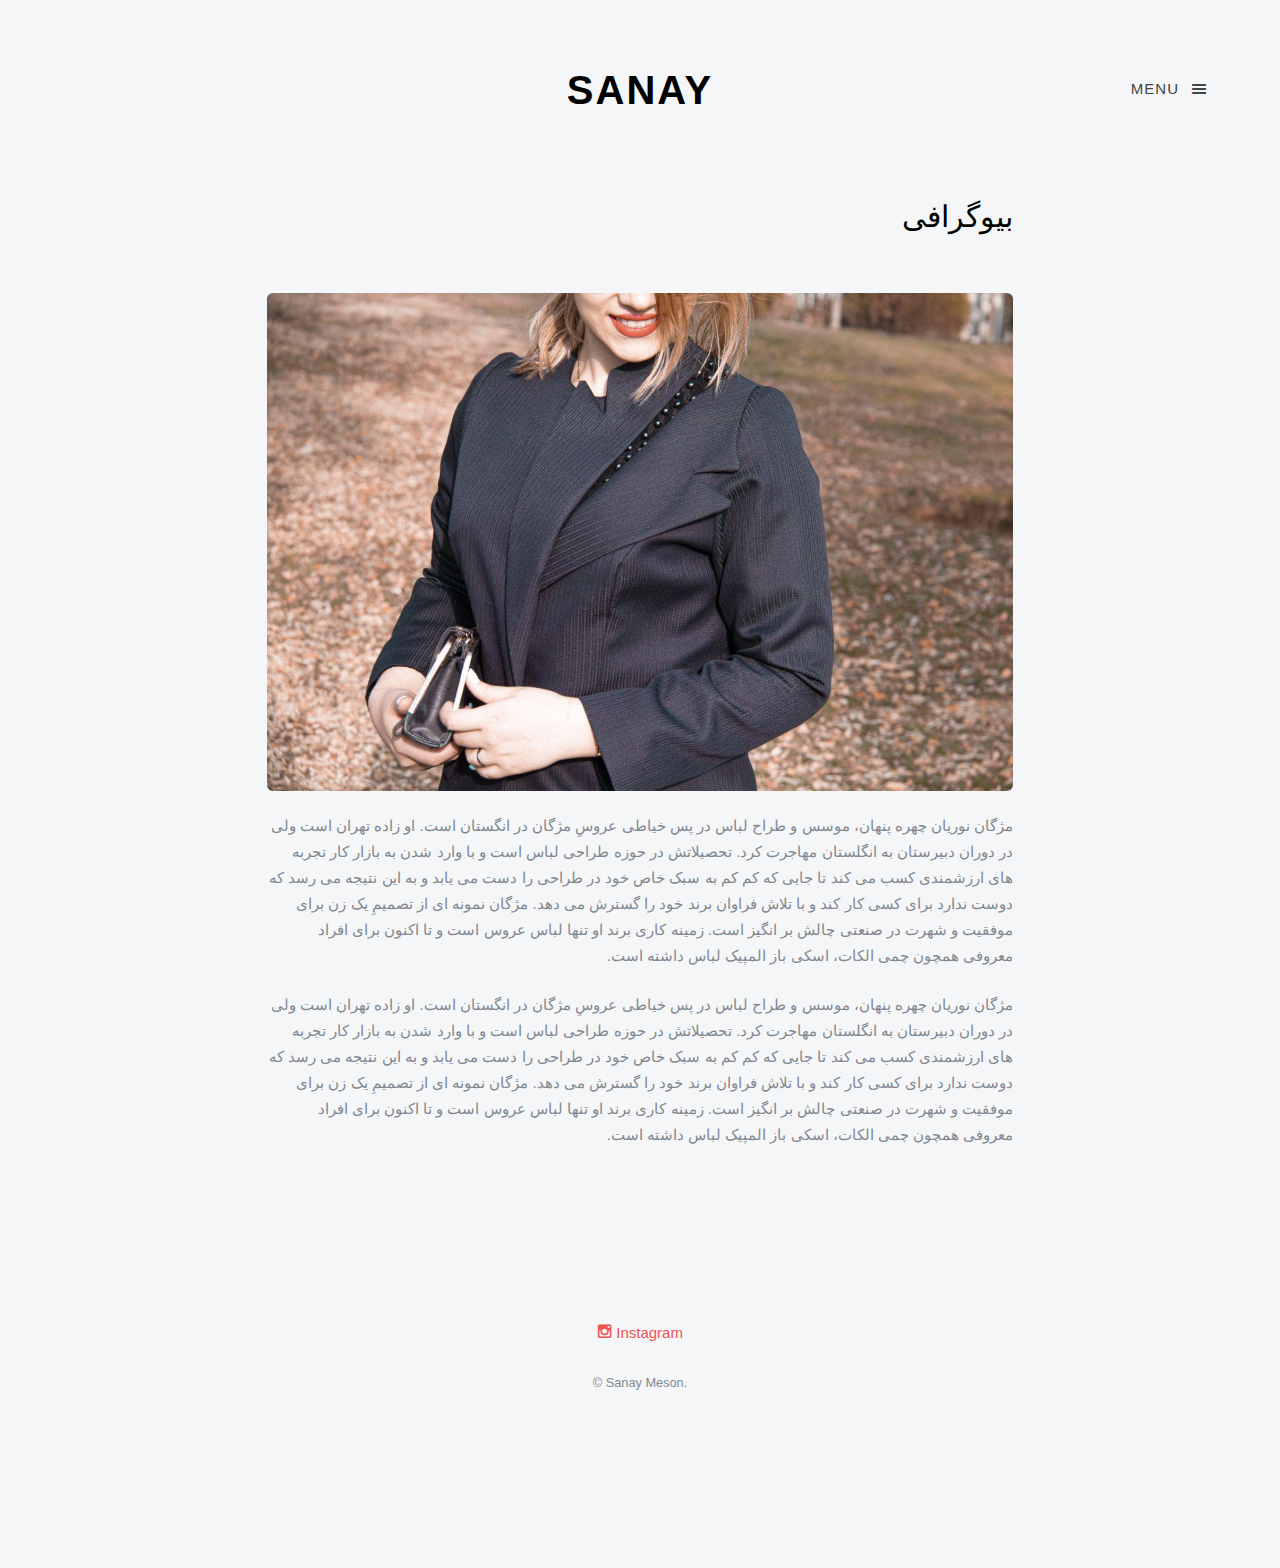
==== about.html @ 25fb32eb "first commit" ====
<!DOCTYPE html>
	<!--[if lt IE 7]>      <html class="no-js lt-ie9 lt-ie8 lt-ie7"> <![endif]-->
	<!--[if IE 7]>         <html class="no-js lt-ie9 lt-ie8"> <![endif]-->
	<!--[if IE 8]>         <html class="no-js lt-ie9"> <![endif]-->
	<!--[if gt IE 8]><!--> <html class="no-js"> <!--<![endif]-->

	<head>
		<meta charset="utf-8">
		<meta http-equiv="X-UA-Compatible" content="IE=edge">
		<title>SANAY MESON</title>
		<meta name="viewport" content="width=device-width, initial-scale=1">
		<meta name="description" content="" />
		<meta name="keywords" content="" />
		<meta name="author" content="FREEHTML5.CO" />

		<!-- Place favicon.ico and apple-touch-icon.png in the root directory -->
		<link rel="shortcut icon" href="favicon.ico">

		
		<!-- Animate.css -->
		<link rel="stylesheet" href="css/animate.css">
		<!-- Icomoon Icon Fonts-->
		<link rel="stylesheet" href="css/icomoon.css">
		<!-- Magnific Popup -->
		<link rel="stylesheet" href="css/magnific-popup.css">
		<!-- Salvattore -->
		<link rel="stylesheet" href="css/salvattore.css">
		<!-- Theme Style -->
		<link rel="stylesheet" href="css/style.css">
		<!-- Modernizr JS -->
		<script src="js/modernizr-2.6.2.min.js"></script>
		<!-- FOR IE9 below -->
		<!--[if lt IE 9]>
		<script src="js/respond.min.js"></script>
		<![endif]-->

		</head>
	<body>
		
		<div id="fh5co-offcanvass">
			<a href="#" class="fh5co-offcanvass-close js-fh5co-offcanvass-close">Menu <i class="icon-cross"></i> </a>

			<h1 class="fh5co-logo"><a class="navbar-brand" href="index.html">سانای</a></h1>
			<ul>
				<li class="active"><a href="index.html">صفحه اصلی</a></li>
				<li><a href="about.html">درباره</a></li>
				<li><a href = "mailto: fashion@chavoshian.ir">تماس</a></li>
			</ul>

			<p class="fh5co-social-icons">
				<a href="#"><i class="icon-instagram"></i></a>
			</p>
		</div>

		<header id="fh5co-header" role="banner">
			<div class="container">
				<div class="row">
					<div class="col-md-12">
						<a href="#" class="fh5co-menu-btn js-fh5co-menu-btn">Menu <i class="icon-menu"></i></a>
						<a class="navbar-brand" href="index.html">Sanay</a>		
					</div>
				</div>
			</div>
		</header>
		
		<div id="fh5co-main">
			<div class="container">
				<div class="row">
					<div class="col-md-8 col-md-offset-2">
						<h2 class="rightToLeft">بیوگرافی</h2>
						<div class="fh5co-spacer fh5co-spacer-sm"></div>
						<p>
							<img src="images/img_7.jpg" alt="" class="img-rounded img-responsive">
						</p>

						<p class="rightToLeft">مژگان نوریان چهره پنهان، موسس و طراح لباس در پس خیاطی عروسِ مژگان در انگستان است. او زاده تهران است ولی در دوران دبیرستان به انگلستان مهاجرت کرد. تحصیلاتش در حوزه طراحی لباس است و با وارد شدن به بازار کار تجربه های ارزشمندی کسب می کند تا جایی که کم کم به سبک خاص خود در طراحی را دست می یابد و به این نتیجه می رسد که دوست ندارد برای کسی کار کند و با تلاش فراوان برند خود را گسترش می دهد. مژگان نمونه ای از تصمیمِ یک زن برای موفقیت و شهرت در صنعتی چالش بر انگیز است. زمینه کاری برند او تنها لباس عروس است و تا اکنون برای افراد معروفی همچون چمی الکات، اسکی باز المپیک  لباس داشته است.</p>
					
						<p class="rightToLeft">مژگان نوریان چهره پنهان، موسس و طراح لباس در پس خیاطی عروسِ مژگان در انگستان است. او زاده تهران است ولی در دوران دبیرستان به انگلستان مهاجرت کرد. تحصیلاتش در حوزه طراحی لباس است و با وارد شدن به بازار کار تجربه های ارزشمندی کسب می کند تا جایی که کم کم به سبک خاص خود در طراحی را دست می یابد و به این نتیجه می رسد که دوست ندارد برای کسی کار کند و با تلاش فراوان برند خود را گسترش می دهد. مژگان نمونه ای از تصمیمِ یک زن برای موفقیت و شهرت در صنعتی چالش بر انگیز است. زمینه کاری برند او تنها لباس عروس است و تا اکنون برای افراد معروفی همچون چمی الکات، اسکی باز المپیک  لباس داشته است.</p>
					</div>								
				</div>
			</div>
		</div>

		<footer id="fh5co-footer">
			<div class="container">
				<div class="row row-padded">
					<div class="col-md-12 text-center">
						<p class="fh5co-social-icons">
							<a href="#"><i class="icon-instagram"></i> Instagram</a>
						</p>
						<p><small>&copy; Sanay Meson.</small></p>
					</div>
				</div>
			</div>
		</footer>

		<!-- jQuery -->
		<script src="js/jquery.min.js"></script>
		<!-- jQuery Easing -->
		<script src="js/jquery.easing.1.3.js"></script>
		<!-- Bootstrap -->
		<script src="js/bootstrap.min.js"></script>
		<!-- Waypoints -->
		<script src="js/jquery.waypoints.min.js"></script>
		<!-- Magnific Popup -->
		<script src="js/jquery.magnific-popup.min.js"></script>
		<!-- Salvattore -->
		<script src="js/salvattore.min.js"></script>
		<!-- Main JS -->
		<script src="js/main.js"></script>

	</body>
</html>
---- css/icomoon.css ----
@font-face {
	font-family: 'icomoon';
	src:url('../fonts/icomoon/icomoon.eot?srf3rx');
	src:url('../fonts/icomoon/icomoon.eot?srf3rx#iefix') format('embedded-opentype'),
		url('../fonts/icomoon/icomoon.ttf?srf3rx') format('truetype'),
		url('../fonts/icomoon/icomoon.woff?srf3rx') format('woff'),
		url('../fonts/icomoon/icomoon.svg?srf3rx#icomoon') format('svg');
	font-weight: normal;
	font-style: normal;
}

[class^="icon-"], [class*=" icon-"] {
	font-family: 'icomoon';
	speak: none;
	font-style: normal;
	font-weight: normal;
	font-variant: normal;
	text-transform: none;
	line-height: 1;

	/* Better Font Rendering =========== */
	-webkit-font-smoothing: antialiased;
	-moz-osx-font-smoothing: grayscale;
}

.icon-add-to-list:before {
	content: "\e600";
}
.icon-classic-computer:before {
	content: "\e601";
}
.icon-controller-fast-backward:before {
	content: "\e602";
}
.icon-creative-commons-attribution:before {
	content: "\e603";
}
.icon-creative-commons-noderivs:before {
	content: "\e604";
}
.icon-creative-commons-noncommercial-eu:before {
	content: "\e605";
}
.icon-creative-commons-noncommercial-us:before {
	content: "\e606";
}
.icon-creative-commons-public-domain:before {
	content: "\e607";
}
.icon-creative-commons-remix:before {
	content: "\e608";
}
.icon-creative-commons-share:before {
	content: "\e609";
}
.icon-creative-commons-sharealike:before {
	content: "\e60a";
}
.icon-creative-commons:before {
	content: "\e60b";
}
.icon-document-landscape:before {
	content: "\e60c";
}
.icon-remove-user:before {
	content: "\e60d";
}
.icon-warning:before {
	content: "\e60e";
}
.icon-arrow-bold-down:before {
	content: "\e60f";
}
.icon-arrow-bold-left:before {
	content: "\e610";
}
.icon-arrow-bold-right:before {
	content: "\e611";
}
.icon-arrow-bold-up:before {
	content: "\e612";
}
.icon-arrow-down:before {
	content: "\e613";
}
.icon-arrow-left:before {
	content: "\e614";
}
.icon-arrow-long-down:before {
	content: "\e615";
}
.icon-arrow-long-left:before {
	content: "\e616";
}
.icon-arrow-long-right:before {
	content: "\e617";
}
.icon-arrow-long-up:before {
	content: "\e618";
}
.icon-arrow-right:before {
	content: "\e619";
}
.icon-arrow-up:before {
	content: "\e61a";
}
.icon-arrow-with-circle-down:before {
	content: "\e61b";
}
.icon-arrow-with-circle-left:before {
	content: "\e61c";
}
.icon-arrow-with-circle-right:before {
	content: "\e61d";
}
.icon-arrow-with-circle-up:before {
	content: "\e61e";
}
.icon-bookmark:before {
	content: "\e61f";
}
.icon-bookmarks:before {
	content: "\e620";
}
.icon-chevron-down:before {
	content: "\e621";
}
.icon-chevron-left:before {
	content: "\e622";
}
.icon-chevron-right:before {
	content: "\e623";
}
.icon-chevron-small-down:before {
	content: "\e624";
}
.icon-chevron-small-left:before {
	content: "\e625";
}
.icon-chevron-small-right:before {
	content: "\e626";
}
.icon-chevron-small-up:before {
	content: "\e627";
}
.icon-chevron-thin-down:before {
	content: "\e628";
}
.icon-chevron-thin-left:before {
	content: "\e629";
}
.icon-chevron-thin-right:before {
	content: "\e62a";
}
.icon-chevron-thin-up:before {
	content: "\e62b";
}
.icon-chevron-up:before {
	content: "\e62c";
}
.icon-chevron-with-circle-down:before {
	content: "\e62d";
}
.icon-chevron-with-circle-left:before {
	content: "\e62e";
}
.icon-chevron-with-circle-right:before {
	content: "\e62f";
}
.icon-chevron-with-circle-up:before {
	content: "\e630";
}
.icon-cloud:before {
	content: "\e631";
}
.icon-controller-fast-forward:before {
	content: "\e632";
}
.icon-controller-jump-to-start:before {
	content: "\e633";
}
.icon-controller-next:before {
	content: "\e634";
}
.icon-controller-paus:before {
	content: "\e635";
}
.icon-controller-play:before {
	content: "\e636";
}
.icon-controller-record:before {
	content: "\e637";
}
.icon-controller-stop:before {
	content: "\e638";
}
.icon-controller-volume:before {
	content: "\e639";
}
.icon-dot-single:before {
	content: "\e63a";
}
.icon-dots-three-horizontal:before {
	content: "\e63b";
}
.icon-dots-three-vertical:before {
	content: "\e63c";
}
.icon-dots-two-horizontal:before {
	content: "\e63d";
}
.icon-dots-two-vertical:before {
	content: "\e63e";
}
.icon-download:before {
	content: "\e63f";
}
.icon-emoji-flirt:before {
	content: "\e640";
}
.icon-flow-branch:before {
	content: "\e641";
}
.icon-flow-cascade:before {
	content: "\e642";
}
.icon-flow-line:before {
	content: "\e643";
}
.icon-flow-parallel:before {
	content: "\e644";
}
.icon-flow-tree:before {
	content: "\e645";
}
.icon-install:before {
	content: "\e646";
}
.icon-layers:before {
	content: "\e647";
}
.icon-open-book:before {
	content: "\e648";
}
.icon-resize-100:before {
	content: "\e649";
}
.icon-resize-full-screen:before {
	content: "\e64a";
}
.icon-save:before {
	content: "\e64b";
}
.icon-select-arrows:before {
	content: "\e64c";
}
.icon-sound-mute:before {
	content: "\e64d";
}
.icon-sound:before {
	content: "\e64e";
}
.icon-trash:before {
	content: "\e64f";
}
.icon-triangle-down:before {
	content: "\e650";
}
.icon-triangle-left:before {
	content: "\e651";
}
.icon-triangle-right:before {
	content: "\e652";
}
.icon-triangle-up:before {
	content: "\e653";
}
.icon-uninstall:before {
	content: "\e654";
}
.icon-upload-to-cloud:before {
	content: "\e655";
}
.icon-upload:before {
	content: "\e656";
}
.icon-add-user:before {
	content: "\e657";
}
.icon-address:before {
	content: "\e658";
}
.icon-adjust:before {
	content: "\e659";
}
.icon-air:before {
	content: "\e65a";
}
.icon-aircraft-landing:before {
	content: "\e65b";
}
.icon-aircraft-take-off:before {
	content: "\e65c";
}
.icon-aircraft:before {
	content: "\e65d";
}
.icon-align-bottom:before {
	content: "\e65e";
}
.icon-align-horizontal-middle:before {
	content: "\e65f";
}
.icon-align-left:before {
	content: "\e660";
}
.icon-align-right:before {
	content: "\e661";
}
.icon-align-top:before {
	content: "\e662";
}
.icon-align-vertical-middle:before {
	content: "\e663";
}
.icon-archive:before {
	content: "\e664";
}
.icon-area-graph:before {
	content: "\e665";
}
.icon-attachment:before {
	content: "\e666";
}
.icon-awareness-ribbon:before {
	content: "\e667";
}
.icon-back-in-time:before {
	content: "\e668";
}
.icon-back:before {
	content: "\e669";
}
.icon-bar-graph:before {
	content: "\e66a";
}
.icon-battery:before {
	content: "\e66b";
}
.icon-beamed-note:before {
	content: "\e66c";
}
.icon-bell:before {
	content: "\e66d";
}
.icon-blackboard:before {
	content: "\e66e";
}
.icon-block:before {
	content: "\e66f";
}
.icon-book:before {
	content: "\e670";
}
.icon-bowl:before {
	content: "\e671";
}
.icon-box:before {
	content: "\e672";
}
.icon-briefcase:before {
	content: "\e673";
}
.icon-browser:before {
	content: "\e674";
}
.icon-brush:before {
	content: "\e675";
}
.icon-bucket:before {
	content: "\e676";
}
.icon-cake:before {
	content: "\e677";
}
.icon-calculator:before {
	content: "\e678";
}
.icon-calendar:before {
	content: "\e679";
}
.icon-camera:before {
	content: "\e67a";
}
.icon-ccw:before {
	content: "\e67b";
}
.icon-chat:before {
	content: "\e67c";
}
.icon-check:before {
	content: "\e67d";
}
.icon-circle-with-cross:before {
	content: "\e67e";
}
.icon-circle-with-minus:before {
	content: "\e67f";
}
.icon-circle-with-plus:before {
	content: "\e680";
}
.icon-circle:before {
	content: "\e681";
}
.icon-circular-graph:before {
	content: "\e682";
}
.icon-clapperboard:before {
	content: "\e683";
}
.icon-clipboard:before {
	content: "\e684";
}
.icon-clock:before {
	content: "\e685";
}
.icon-code:before {
	content: "\e686";
}
.icon-cog:before {
	content: "\e687";
}
.icon-colours:before {
	content: "\e688";
}
.icon-compass:before {
	content: "\e689";
}
.icon-copy:before {
	content: "\e68a";
}
.icon-credit-card:before {
	content: "\e68b";
}
.icon-credit:before {
	content: "\e68c";
}
.icon-cross:before {
	content: "\e68d";
}
.icon-cup:before {
	content: "\e68e";
}
.icon-cw:before {
	content: "\e68f";
}
.icon-cycle:before {
	content: "\e690";
}
.icon-database:before {
	content: "\e691";
}
.icon-dial-pad:before {
	content: "\e692";
}
.icon-direction:before {
	content: "\e693";
}
.icon-document:before {
	content: "\e694";
}
.icon-documents:before {
	content: "\e695";
}
.icon-drink:before {
	content: "\e696";
}
.icon-drive:before {
	content: "\e697";
}
.icon-drop:before {
	content: "\e698";
}
.icon-edit:before {
	content: "\e699";
}
.icon-email:before {
	content: "\e69a";
}
.icon-emoji-happy:before {
	content: "\e69b";
}
.icon-emoji-neutral:before {
	content: "\e69c";
}
.icon-emoji-sad:before {
	content: "\e69d";
}
.icon-erase:before {
	content: "\e69e";
}
.icon-eraser:before {
	content: "\e69f";
}
.icon-export:before {
	content: "\e6a0";
}
.icon-eye:before {
	content: "\e6a1";
}
.icon-feather:before {
	content: "\e6a2";
}
.icon-flag:before {
	content: "\e6a3";
}
.icon-flash:before {
	content: "\e6a4";
}
.icon-flashlight:before {
	content: "\e6a5";
}
.icon-flat-brush:before {
	content: "\e6a6";
}
.icon-folder-images:before {
	content: "\e6a7";
}
.icon-folder-music:before {
	content: "\e6a8";
}
.icon-folder-video:before {
	content: "\e6a9";
}
.icon-folder:before {
	content: "\e6aa";
}
.icon-forward:before {
	content: "\e6ab";
}
.icon-funnel:before {
	content: "\e6ac";
}
.icon-game-controller:before {
	content: "\e6ad";
}
.icon-gauge:before {
	content: "\e6ae";
}
.icon-globe:before {
	content: "\e6af";
}
.icon-graduation-cap:before {
	content: "\e6b0";
}
.icon-grid:before {
	content: "\e6b1";
}
.icon-hair-cross:before {
	content: "\e6b2";
}
.icon-hand:before {
	content: "\e6b3";
}
.icon-heart-outlined:before {
	content: "\e6b4";
}
.icon-heart:before {
	content: "\e6b5";
}
.icon-help-with-circle:before {
	content: "\e6b6";
}
.icon-help:before {
	content: "\e6b7";
}
.icon-home:before {
	content: "\e6b8";
}
.icon-hour-glass:before {
	content: "\e6b9";
}
.icon-image-inverted:before {
	content: "\e6ba";
}
.icon-image:before {
	content: "\e6bb";
}
.icon-images:before {
	content: "\e6bc";
}
.icon-inbox:before {
	content: "\e6bd";
}
.icon-infinity:before {
	content: "\e6be";
}
.icon-info-with-circle:before {
	content: "\e6bf";
}
.icon-info:before {
	content: "\e6c0";
}
.icon-key:before {
	content: "\e6c1";
}
.icon-keyboard:before {
	content: "\e6c2";
}
.icon-lab-flask:before {
	content: "\e6c3";
}
.icon-landline:before {
	content: "\e6c4";
}
.icon-language:before {
	content: "\e6c5";
}
.icon-laptop:before {
	content: "\e6c6";
}
.icon-leaf:before {
	content: "\e6c7";
}
.icon-level-down:before {
	content: "\e6c8";
}
.icon-level-up:before {
	content: "\e6c9";
}
.icon-lifebuoy:before {
	content: "\e6ca";
}
.icon-light-bulb:before {
	content: "\e6cb";
}
.icon-light-down:before {
	content: "\e6cc";
}
.icon-light-up:before {
	content: "\e6cd";
}
.icon-line-graph:before {
	content: "\e6ce";
}
.icon-link:before {
	content: "\e6cf";
}
.icon-list:before {
	content: "\e6d0";
}
.icon-location-pin:before {
	content: "\e6d1";
}
.icon-location:before {
	content: "\e6d2";
}
.icon-lock-open:before {
	content: "\e6d3";
}
.icon-lock:before {
	content: "\e6d4";
}
.icon-log-out:before {
	content: "\e6d5";
}
.icon-login:before {
	content: "\e6d6";
}
.icon-loop:before {
	content: "\e6d7";
}
.icon-magnet:before {
	content: "\e6d8";
}
.icon-magnifying-glass:before {
	content: "\e6d9";
}
.icon-mail:before {
	content: "\e6da";
}
.icon-man:before {
	content: "\e6db";
}
.icon-map:before {
	content: "\e6dc";
}
.icon-mask:before {
	content: "\e6dd";
}
.icon-medal:before {
	content: "\e6de";
}
.icon-megaphone:before {
	content: "\e6df";
}
.icon-menu:before {
	content: "\e6e0";
}
.icon-message:before {
	content: "\e6e1";
}
.icon-mic:before {
	content: "\e6e2";
}
.icon-minus:before {
	content: "\e6e3";
}
.icon-mobile:before {
	content: "\e6e4";
}
.icon-modern-mic:before {
	content: "\e6e5";
}
.icon-moon:before {
	content: "\e6e6";
}
.icon-mouse:before {
	content: "\e6e7";
}
.icon-music:before {
	content: "\e6e8";
}
.icon-network:before {
	content: "\e6e9";
}
.icon-new-message:before {
	content: "\e6ea";
}
.icon-new:before {
	content: "\e6eb";
}
.icon-news:before {
	content: "\e6ec";
}
.icon-note:before {
	content: "\e6ed";
}
.icon-notification:before {
	content: "\e6ee";
}
.icon-old-mobile:before {
	content: "\e6ef";
}
.icon-old-phone:before {
	content: "\e6f0";
}
.icon-palette:before {
	content: "\e6f1";
}
.icon-paper-plane:before {
	content: "\e6f2";
}
.icon-pencil:before {
	content: "\e6f3";
}
.icon-phone:before {
	content: "\e6f4";
}
.icon-pie-chart:before {
	content: "\e6f5";
}
.icon-pin:before {
	content: "\e6f6";
}
.icon-plus:before {
	content: "\e6f7";
}
.icon-popup:before {
	content: "\e6f8";
}
.icon-power-plug:before {
	content: "\e6f9";
}
.icon-price-ribbon:before {
	content: "\e6fa";
}
.icon-price-tag:before {
	content: "\e6fb";
}
.icon-print:before {
	content: "\e6fc";
}
.icon-progress-empty:before {
	content: "\e6fd";
}
.icon-progress-full:before {
	content: "\e6fe";
}
.icon-progress-one:before {
	content: "\e6ff";
}
.icon-progress-two:before {
	content: "\e700";
}
.icon-publish:before {
	content: "\e701";
}
.icon-quote:before {
	content: "\e702";
}
.icon-radio:before {
	content: "\e703";
}
.icon-reply-all:before {
	content: "\e704";
}
.icon-reply:before {
	content: "\e705";
}
.icon-retweet:before {
	content: "\e706";
}
.icon-rocket:before {
	content: "\e707";
}
.icon-round-brush:before {
	content: "\e708";
}
.icon-rss:before {
	content: "\e709";
}
.icon-ruler:before {
	content: "\e70a";
}
.icon-scissors:before {
	content: "\e70b";
}
.icon-share-alternitive:before {
	content: "\e70c";
}
.icon-share:before {
	content: "\e70d";
}
.icon-shareable:before {
	content: "\e70e";
}
.icon-shield:before {
	content: "\e70f";
}
.icon-shop:before {
	content: "\e710";
}
.icon-shopping-bag:before {
	content: "\e711";
}
.icon-shopping-basket:before {
	content: "\e712";
}
.icon-shopping-cart:before {
	content: "\e713";
}
.icon-shuffle:before {
	content: "\e714";
}
.icon-signal:before {
	content: "\e715";
}
.icon-sound-mix:before {
	content: "\e716";
}
.icon-sports-club:before {
	content: "\e717";
}
.icon-spreadsheet:before {
	content: "\e718";
}
.icon-squared-cross:before {
	content: "\e719";
}
.icon-squared-minus:before {
	content: "\e71a";
}
.icon-squared-plus:before {
	content: "\e71b";
}
.icon-star-outlined:before {
	content: "\e71c";
}
.icon-star:before {
	content: "\e71d";
}
.icon-stopwatch:before {
	content: "\e71e";
}
.icon-suitcase:before {
	content: "\e71f";
}
.icon-swap:before {
	content: "\e720";
}
.icon-sweden:before {
	content: "\e721";
}
.icon-switch:before {
	content: "\e722";
}
.icon-tablet:before {
	content: "\e723";
}
.icon-tag:before {
	content: "\e724";
}
.icon-text-document-inverted:before {
	content: "\e725";
}
.icon-text-document:before {
	content: "\e726";
}
.icon-text:before {
	content: "\e727";
}
.icon-thermometer:before {
	content: "\e728";
}
.icon-thumbs-down:before {
	content: "\e729";
}
.icon-thumbs-up:before {
	content: "\e72a";
}
.icon-thunder-cloud:before {
	content: "\e72b";
}
.icon-ticket:before {
	content: "\e72c";
}
.icon-time-slot:before {
	content: "\e72d";
}
.icon-tools:before {
	content: "\e72e";
}
.icon-traffic-cone:before {
	content: "\e72f";
}
.icon-tree:before {
	content: "\e730";
}
.icon-trophy:before {
	content: "\e731";
}
.icon-tv:before {
	content: "\e732";
}
.icon-typing:before {
	content: "\e733";
}
.icon-unread:before {
	content: "\e734";
}
.icon-untag:before {
	content: "\e735";
}
.icon-user:before {
	content: "\e736";
}
.icon-users:before {
	content: "\e737";
}
.icon-v-card:before {
	content: "\e738";
}
.icon-video:before {
	content: "\e739";
}
.icon-vinyl:before {
	content: "\e73a";
}
.icon-voicemail:before {
	content: "\e73b";
}
.icon-wallet:before {
	content: "\e73c";
}
.icon-water:before {
	content: "\e73d";
}
.icon-px-with-circle:before {
	content: "\e73e";
}
.icon-px:before {
	content: "\e73f";
}
.icon-basecamp:before {
	content: "\e740";
}
.icon-behance:before {
	content: "\e741";
}
.icon-creative-cloud:before {
	content: "\e742";
}
.icon-dropbox:before {
	content: "\e743";
}
.icon-evernote:before {
	content: "\e744";
}
.icon-flattr:before {
	content: "\e745";
}
.icon-foursquare:before {
	content: "\e746";
}
.icon-google-drive:before {
	content: "\e747";
}
.icon-google-hangouts:before {
	content: "\e748";
}
.icon-grooveshark:before {
	content: "\e749";
}
.icon-icloud:before {
	content: "\e74a";
}
.icon-mixi:before {
	content: "\e74b";
}
.icon-onedrive:before {
	content: "\e74c";
}
.icon-paypal:before {
	content: "\e74d";
}
.icon-picasa:before {
	content: "\e74e";
}
.icon-qq:before {
	content: "\e74f";
}
.icon-rdio-with-circle:before {
	content: "\e750";
}
.icon-renren:before {
	content: "\e751";
}
.icon-scribd:before {
	content: "\e752";
}
.icon-sina-weibo:before {
	content: "\e753";
}
.icon-skype-with-circle:before {
	content: "\e754";
}
.icon-skype:before {
	content: "\e755";
}
.icon-slideshare:before {
	content: "\e756";
}
.icon-smashing:before {
	content: "\e757";
}
.icon-soundcloud:before {
	content: "\e758";
}
.icon-spotify-with-circle:before {
	content: "\e759";
}
.icon-spotify:before {
	content: "\e75a";
}
.icon-swarm:before {
	content: "\e75b";
}
.icon-vine-with-circle:before {
	content: "\e75c";
}
.icon-vine:before {
	content: "\e75d";
}
.icon-vk-alternitive:before {
	content: "\e75e";
}
.icon-vk-with-circle:before {
	content: "\e75f";
}
.icon-vk:before {
	content: "\e760";
}
.icon-xing-with-circle:before {
	content: "\e761";
}
.icon-xing:before {
	content: "\e762";
}
.icon-yelp:before {
	content: "\e763";
}
.icon-dribbble-with-circle:before {
	content: "\e764";
}
.icon-dribbble:before {
	content: "\e765";
}
.icon-facebook-with-circle:before {
	content: "\e766";
}
.icon-facebook:before {
	content: "\e767";
}
.icon-flickr-with-circle:before {
	content: "\e768";
}
.icon-flickr:before {
	content: "\e769";
}
.icon-github-with-circle:before {
	content: "\e76a";
}
.icon-github:before {
	content: "\e76b";
}
.icon-google-with-circle:before {
	content: "\e76c";
}
.icon-google:before {
	content: "\e76d";
}
.icon-instagram-with-circle:before {
	content: "\e76e";
}
.icon-instagram:before {
	content: "\e76f";
}
.icon-lastfm-with-circle:before {
	content: "\e770";
}
.icon-lastfm:before {
	content: "\e771";
}
.icon-linkedin-with-circle:before {
	content: "\e772";
}
.icon-linkedin:before {
	content: "\e773";
}
.icon-pinterest-with-circle:before {
	content: "\e774";
}
.icon-pinterest:before {
	content: "\e775";
}
.icon-rdio:before {
	content: "\e776";
}
.icon-stumbleupon-with-circle:before {
	content: "\e777";
}
.icon-stumbleupon:before {
	content: "\e778";
}
.icon-tumblr-with-circle:before {
	content: "\e779";
}
.icon-tumblr:before {
	content: "\e77a";
}
.icon-twitter-with-circle:before {
	content: "\e77b";
}
.icon-twitter:before {
	content: "\e77c";
}
.icon-vimeo-with-circle:before {
	content: "\e77d";
}
.icon-vimeo:before {
	content: "\e77e";
}
.icon-youtube-with-circle:before {
	content: "\e77f";
}
.icon-youtube:before {
	content: "\e780";
}
.icon-eye2:before {
	content: "\e000";
}
.icon-paper-clip:before {
	content: "\e001";
}
.icon-mail2:before {
	content: "\e002";
}
.icon-toggle:before {
	content: "\e003";
}
.icon-layout:before {
	content: "\e004";
}
.icon-link2:before {
	content: "\e005";
}
.icon-bell2:before {
	content: "\e006";
}
.icon-lock2:before {
	content: "\e007";
}
.icon-unlock:before {
	content: "\e008";
}
.icon-ribbon:before {
	content: "\e009";
}
.icon-image2:before {
	content: "\e010";
}
.icon-signal2:before {
	content: "\e011";
}
.icon-target:before {
	content: "\e012";
}
.icon-clipboard2:before {
	content: "\e013";
}
.icon-clock2:before {
	content: "\e014";
}
.icon-watch:before {
	content: "\e015";
}
.icon-air-play:before {
	content: "\e016";
}
.icon-camera2:before {
	content: "\e017";
}
.icon-video2:before {
	content: "\e018";
}
.icon-disc:before {
	content: "\e019";
}
.icon-printer:before {
	content: "\e020";
}
.icon-monitor:before {
	content: "\e021";
}
.icon-server:before {
	content: "\e022";
}
.icon-cog2:before {
	content: "\e023";
}
.icon-heart2:before {
	content: "\e024";
}
.icon-paragraph:before {
	content: "\e025";
}
.icon-align-justify:before {
	content: "\e026";
}
.icon-align-left2:before {
	content: "\e027";
}
.icon-align-center:before {
	content: "\e028";
}
.icon-align-right2:before {
	content: "\e029";
}
.icon-book2:before {
	content: "\e030";
}
.icon-layers2:before {
	content: "\e031";
}
.icon-stack:before {
	content: "\e032";
}
.icon-stack-2:before {
	content: "\e033";
}
.icon-paper:before {
	content: "\e034";
}
.icon-paper-stack:before {
	content: "\e035";
}
.icon-search:before {
	content: "\e036";
}
.icon-zoom-in:before {
	content: "\e037";
}
.icon-zoom-out:before {
	content: "\e038";
}
.icon-reply2:before {
	content: "\e039";
}
.icon-circle-plus:before {
	content: "\e040";
}
.icon-circle-minus:before {
	content: "\e041";
}
.icon-circle-check:before {
	content: "\e042";
}
.icon-circle-cross:before {
	content: "\e043";
}
.icon-square-plus:before {
	content: "\e044";
}
.icon-square-minus:before {
	content: "\e045";
}
.icon-square-check:before {
	content: "\e046";
}
.icon-square-cross:before {
	content: "\e047";
}
.icon-microphone:before {
	content: "\e048";
}
.icon-record:before {
	content: "\e049";
}
.icon-skip-back:before {
	content: "\e050";
}
.icon-rewind:before {
	content: "\e051";
}
.icon-play:before {
	content: "\e052";
}
.icon-pause:before {
	content: "\e053";
}
.icon-stop:before {
	content: "\e054";
}
.icon-fast-forward:before {
	content: "\e055";
}
.icon-skip-forward:before {
	content: "\e056";
}
.icon-shuffle2:before {
	content: "\e057";
}
.icon-repeat:before {
	content: "\e058";
}
.icon-folder2:before {
	content: "\e059";
}
.icon-umbrella:before {
	content: "\e060";
}
.icon-moon2:before {
	content: "\e061";
}
.icon-thermometer2:before {
	content: "\e062";
}
.icon-drop2:before {
	content: "\e063";
}
.icon-sun:before {
	content: "\e064";
}
.icon-cloud2:before {
	content: "\e065";
}
.icon-cloud-upload:before {
	content: "\e066";
}
.icon-cloud-download:before {
	content: "\e067";
}
.icon-upload2:before {
	content: "\e068";
}
.icon-download2:before {
	content: "\e069";
}
.icon-location2:before {
	content: "\e070";
}
.icon-location-2:before {
	content: "\e071";
}
.icon-map2:before {
	content: "\e072";
}
.icon-battery2:before {
	content: "\e073";
}
.icon-head:before {
	content: "\e074";
}
.icon-briefcase2:before {
	content: "\e075";
}
.icon-speech-bubble:before {
	content: "\e076";
}
.icon-anchor:before {
	content: "\e077";
}
.icon-globe2:before {
	content: "\e078";
}
.icon-box2:before {
	content: "\e079";
}
.icon-reload:before {
	content: "\e080";
}
.icon-share2:before {
	content: "\e081";
}
.icon-marquee:before {
	content: "\e082";
}
.icon-marquee-plus:before {
	content: "\e083";
}
.icon-marquee-minus:before {
	content: "\e084";
}
.icon-tag2:before {
	content: "\e085";
}
.icon-power:before {
	content: "\e086";
}
.icon-command:before {
	content: "\e087";
}
.icon-alt:before {
	content: "\e088";
}
.icon-esc:before {
	content: "\e089";
}
.icon-bar-graph2:before {
	content: "\e090";
}
.icon-bar-graph-2:before {
	content: "\e091";
}
.icon-pie-graph:before {
	content: "\e092";
}
.icon-star2:before {
	content: "\e093";
}
.icon-arrow-left2:before {
	content: "\e094";
}
.icon-arrow-right2:before {
	content: "\e095";
}
.icon-arrow-up2:before {
	content: "\e096";
}
.icon-arrow-down2:before {
	content: "\e097";
}
.icon-volume:before {
	content: "\e098";
}
.icon-mute:before {
	content: "\e099";
}
.icon-content-right:before {
	content: "\e100";
}
.icon-content-left:before {
	content: "\e101";
}
.icon-grid2:before {
	content: "\e102";
}
.icon-grid-2:before {
	content: "\e103";
}
.icon-columns:before {
	content: "\e104";
}
.icon-loader:before {
	content: "\e105";
}
.icon-bag:before {
	content: "\e106";
}
.icon-ban:before {
	content: "\e107";
}
.icon-flag2:before {
	content: "\e108";
}
.icon-trash2:before {
	content: "\e109";
}
.icon-expand:before {
	content: "\e110";
}
.icon-contract:before {
	content: "\e111";
}
.icon-maximize:before {
	content: "\e112";
}
.icon-minimize:before {
	content: "\e113";
}
.icon-plus2:before {
	content: "\e114";
}
.icon-minus2:before {
	content: "\e115";
}
.icon-check2:before {
	content: "\e116";
}
.icon-cross2:before {
	content: "\e117";
}
.icon-move:before {
	content: "\e118";
}
.icon-delete:before {
	content: "\e119";
}
.icon-menu2:before {
	content: "\e120";
}
.icon-archive2:before {
	content: "\e121";
}
.icon-inbox2:before {
	content: "\e122";
}
.icon-outbox:before {
	content: "\e123";
}
.icon-file:before {
	content: "\e124";
}
.icon-file-add:before {
	content: "\e125";
}
.icon-file-subtract:before {
	content: "\e126";
}
.icon-help2:before {
	content: "\e127";
}
.icon-open:before {
	content: "\e128";
}
.icon-ellipsis:before {
	content: "\e129";
}
---- css/salvattore.css ----
/*
   Spezific styling for salvattore
   Feel free to edit it as you like
   More info at http://salvattore.com
 */

/* Base styles */
.column {
    float: left;
}
@media screen and (max-width: 480px) {
    .column {
        float: none;
        position: relative;
        clear: both;
    }
}
.size-1of4 {
    width: 25%;
}
.size-1of3 {
    width: 33.333%;
}
.size-1of2 {
    width: 50%;
}


#fh5co-board[data-columns]::before {
    content: '4 .column.size-1of4';
}

/* Configurate salvattore with media queries */
@media screen and (max-width: 450px) {
    #fh5co-board[data-columns]::before {
        content: '1 .column';
    }
}

@media screen and (min-width: 451px) and (max-width: 700px) {
    #fh5co-board[data-columns]::before {
        content: '2 .column.size-1of2';
    }
}

@media screen and (min-width: 701px) and (max-width: 850px) {
    #fh5co-board[data-columns]::before {
        content: '3 .column.size-1of3';
    }
}

@media screen and (min-width: 851px) {
    #fh5co-board[data-columns]::before {
        content: '4 .column.size-1of4';
    }
}
---- css/style.css ----
@charset "UTF-8";
@font-face {
  font-family: 'icomoon';
  src: url("../fonts/icomoon/icomoon.eot?srf3rx");
  src: url("../fonts/icomoon/icomoon.eot?srf3rx#iefix") format("embedded-opentype"), url("../fonts/icomoon/icomoon.ttf?srf3rx") format("truetype"), url("../fonts/icomoon/icomoon.woff?srf3rx") format("woff"), url("../fonts/icomoon/icomoon.svg?srf3rx#icomoon") format("svg");
  font-weight: normal;
  font-style: normal;
}
/*!
 * Bootstrap v3.3.5 (http://getbootstrap.com)
 * Copyright 2011-2015 Twitter, Inc.
 * Licensed under MIT (https://github.com/twbs/bootstrap/blob/master/LICENSE)
 */
/*! normalize.css v3.0.3 | MIT License | github.com/necolas/normalize.css */
html {
  font-family: sans-serif;
  -ms-text-size-adjust: 100%;
  -webkit-text-size-adjust: 100%;
}

body {
  margin: 0;
}

article,
aside,
details,
figcaption,
figure,
footer,
header,
hgroup,
main,
menu,
nav,
section,
summary {
  display: block;
}

audio,
canvas,
progress,
video {
  display: inline-block;
  vertical-align: baseline;
}

audio:not([controls]) {
  display: none;
  height: 0;
}

[hidden],
template {
  display: none;
}

a {
  background-color: transparent;
}

a:active,
a:hover {
  outline: 0;
}

abbr[title] {
  border-bottom: 1px dotted;
}

b,
strong {
  font-weight: bold;
}

dfn {
  font-style: italic;
}

h1 {
  font-size: 2em;
  margin: 0.67em 0;
}

mark {
  background: #ff0;
  color: #000;
}

small {
  font-size: 80%;
}

sub,
sup {
  font-size: 75%;
  line-height: 0;
  position: relative;
  vertical-align: baseline;
}

sup {
  top: -0.5em;
}

sub {
  bottom: -0.25em;
}

img {
  border: 0;
}

svg:not(:root) {
  overflow: hidden;
}

figure {
  margin: 1em 40px;
}

hr {
  box-sizing: content-box;
  height: 0;
}

pre {
  overflow: auto;
}

code,
kbd,
pre,
samp {
  font-family: monospace, monospace;
  font-size: 1em;
}

button,
input,
optgroup,
select,
textarea {
  color: inherit;
  font: inherit;
  margin: 0;
}

button {
  overflow: visible;
}

button,
select {
  text-transform: none;
}

button,
html input[type="button"],
input[type="reset"],
input[type="submit"] {
  -webkit-appearance: button;
  cursor: pointer;
}

button[disabled],
html input[disabled] {
  cursor: default;
}

button::-moz-focus-inner,
input::-moz-focus-inner {
  border: 0;
  padding: 0;
}

input {
  line-height: normal;
}

input[type="checkbox"],
input[type="radio"] {
  box-sizing: border-box;
  padding: 0;
}

input[type="number"]::-webkit-inner-spin-button,
input[type="number"]::-webkit-outer-spin-button {
  height: auto;
}

input[type="search"] {
  -webkit-appearance: textfield;
  box-sizing: content-box;
}

input[type="search"]::-webkit-search-cancel-button,
input[type="search"]::-webkit-search-decoration {
  -webkit-appearance: none;
}

fieldset {
  border: 1px solid #c0c0c0;
  margin: 0 2px;
  padding: 0.35em 0.625em 0.75em;
}

legend {
  border: 0;
  padding: 0;
}

textarea {
  overflow: auto;
}

optgroup {
  font-weight: bold;
}

table {
  border-collapse: collapse;
  border-spacing: 0;
}

td,
th {
  padding: 0;
}

/*! Source: https://github.com/h5bp/html5-boilerplate/blob/master/src/css/main.css */
@media print {
  *,
  *:before,
  *:after {
    background: transparent !important;
    color: #000 !important;
    box-shadow: none !important;
    text-shadow: none !important;
  }

  a,
  a:visited {
    text-decoration: underline;
  }

  a[href]:after {
    content: " (" attr(href) ")";
  }

  abbr[title]:after {
    content: " (" attr(title) ")";
  }

  a[href^="#"]:after,
  a[href^="javascript:"]:after {
    content: "";
  }

  pre,
  blockquote {
    border: 1px solid #999;
    page-break-inside: avoid;
  }

  thead {
    display: table-header-group;
  }

  tr,
  img {
    page-break-inside: avoid;
  }

  img {
    max-width: 100% !important;
  }

  p,
  h2,
  h3 {
    orphans: 3;
    widows: 3;
  }

  h2,
  h3 {
    page-break-after: avoid;
  }

  .navbar {
    display: none;
  }

  .btn > .caret,
  .dropup > .btn > .caret {
    border-top-color: #000 !important;
  }

  .label {
    border: 1px solid #000;
  }

  .table {
    border-collapse: collapse !important;
  }
  .table td,
  .table th {
    background-color: #fff !important;
  }

  .table-bordered th,
  .table-bordered td {
    border: 1px solid #ddd !important;
  }
}
@font-face {
  font-family: 'Glyphicons Halflings';
  src: url("../fonts/bootstrap/glyphicons-halflings-regular.eot");
  src: url("../fonts/bootstrap/glyphicons-halflings-regular.eot?#iefix") format("embedded-opentype"), url("../fonts/bootstrap/glyphicons-halflings-regular.woff2") format("woff2"), url("../fonts/bootstrap/glyphicons-halflings-regular.woff") format("woff"), url("../fonts/bootstrap/glyphicons-halflings-regular.ttf") format("truetype"), url("../fonts/bootstrap/glyphicons-halflings-regular.svg#glyphicons_halflingsregular") format("svg");
}

.rightToLeft {
  text-align: right;
  direction: rtl;
}

.nazanin {
  font-family: nazanin;
}


.glyphicon {
  position: relative;
  top: 1px;
  display: inline-block;
  font-family: 'Glyphicons Halflings';
  font-style: normal;
  font-weight: normal;
  line-height: 1;
  -webkit-font-smoothing: antialiased;
  -moz-osx-font-smoothing: grayscale;
}

.glyphicon-asterisk:before {
  content: "\2a";
}

.glyphicon-plus:before {
  content: "\2b";
}

.glyphicon-euro:before,
.glyphicon-eur:before {
  content: "\20ac";
}

.glyphicon-minus:before {
  content: "\2212";
}

.glyphicon-cloud:before {
  content: "\2601";
}

.glyphicon-envelope:before {
  content: "\2709";
}

.glyphicon-pencil:before {
  content: "\270f";
}

.glyphicon-glass:before {
  content: "\e001";
}

.glyphicon-music:before {
  content: "\e002";
}

.glyphicon-search:before {
  content: "\e003";
}

.glyphicon-heart:before {
  content: "\e005";
}

.glyphicon-star:before {
  content: "\e006";
}

.glyphicon-star-empty:before {
  content: "\e007";
}

.glyphicon-user:before {
  content: "\e008";
}

.glyphicon-film:before {
  content: "\e009";
}

.glyphicon-th-large:before {
  content: "\e010";
}

.glyphicon-th:before {
  content: "\e011";
}

.glyphicon-th-list:before {
  content: "\e012";
}

.glyphicon-ok:before {
  content: "\e013";
}

.glyphicon-remove:before {
  content: "\e014";
}

.glyphicon-zoom-in:before {
  content: "\e015";
}

.glyphicon-zoom-out:before {
  content: "\e016";
}

.glyphicon-off:before {
  content: "\e017";
}

.glyphicon-signal:before {
  content: "\e018";
}

.glyphicon-cog:before {
  content: "\e019";
}

.glyphicon-trash:before {
  content: "\e020";
}

.glyphicon-home:before {
  content: "\e021";
}

.glyphicon-file:before {
  content: "\e022";
}

.glyphicon-time:before {
  content: "\e023";
}

.glyphicon-road:before {
  content: "\e024";
}

.glyphicon-download-alt:before {
  content: "\e025";
}

.glyphicon-download:before {
  content: "\e026";
}

.glyphicon-upload:before {
  content: "\e027";
}

.glyphicon-inbox:before {
  content: "\e028";
}

.glyphicon-play-circle:before {
  content: "\e029";
}

.glyphicon-repeat:before {
  content: "\e030";
}

.glyphicon-refresh:before {
  content: "\e031";
}

.glyphicon-list-alt:before {
  content: "\e032";
}

.glyphicon-lock:before {
  content: "\e033";
}

.glyphicon-flag:before {
  content: "\e034";
}

.glyphicon-headphones:before {
  content: "\e035";
}

.glyphicon-volume-off:before {
  content: "\e036";
}

.glyphicon-volume-down:before {
  content: "\e037";
}

.glyphicon-volume-up:before {
  content: "\e038";
}

.glyphicon-qrcode:before {
  content: "\e039";
}

.glyphicon-barcode:before {
  content: "\e040";
}

.glyphicon-tag:before {
  content: "\e041";
}

.glyphicon-tags:before {
  content: "\e042";
}

.glyphicon-book:before {
  content: "\e043";
}

.glyphicon-bookmark:before {
  content: "\e044";
}

.glyphicon-print:before {
  content: "\e045";
}

.glyphicon-camera:before {
  content: "\e046";
}

.glyphicon-font:before {
  content: "\e047";
}

.glyphicon-bold:before {
  content: "\e048";
}

.glyphicon-italic:before {
  content: "\e049";
}

.glyphicon-text-height:before {
  content: "\e050";
}

.glyphicon-text-width:before {
  content: "\e051";
}

.glyphicon-align-left:before {
  content: "\e052";
}

.glyphicon-align-center:before {
  content: "\e053";
}

.glyphicon-align-right:before {
  content: "\e054";
}

.glyphicon-align-justify:before {
  content: "\e055";
}

.glyphicon-list:before {
  content: "\e056";
}

.glyphicon-indent-left:before {
  content: "\e057";
}

.glyphicon-indent-right:before {
  content: "\e058";
}

.glyphicon-facetime-video:before {
  content: "\e059";
}

.glyphicon-picture:before {
  content: "\e060";
}

.glyphicon-map-marker:before {
  content: "\e062";
}

.glyphicon-adjust:before {
  content: "\e063";
}

.glyphicon-tint:before {
  content: "\e064";
}

.glyphicon-edit:before {
  content: "\e065";
}

.glyphicon-share:before {
  content: "\e066";
}

.glyphicon-check:before {
  content: "\e067";
}

.glyphicon-move:before {
  content: "\e068";
}

.glyphicon-step-backward:before {
  content: "\e069";
}

.glyphicon-fast-backward:before {
  content: "\e070";
}

.glyphicon-backward:before {
  content: "\e071";
}

.glyphicon-play:before {
  content: "\e072";
}

.glyphicon-pause:before {
  content: "\e073";
}

.glyphicon-stop:before {
  content: "\e074";
}

.glyphicon-forward:before {
  content: "\e075";
}

.glyphicon-fast-forward:before {
  content: "\e076";
}

.glyphicon-step-forward:before {
  content: "\e077";
}

.glyphicon-eject:before {
  content: "\e078";
}

.glyphicon-chevron-left:before {
  content: "\e079";
}

.glyphicon-chevron-right:before {
  content: "\e080";
}

.glyphicon-plus-sign:before {
  content: "\e081";
}

.glyphicon-minus-sign:before {
  content: "\e082";
}

.glyphicon-remove-sign:before {
  content: "\e083";
}

.glyphicon-ok-sign:before {
  content: "\e084";
}

.glyphicon-question-sign:before {
  content: "\e085";
}

.glyphicon-info-sign:before {
  content: "\e086";
}

.glyphicon-screenshot:before {
  content: "\e087";
}

.glyphicon-remove-circle:before {
  content: "\e088";
}

.glyphicon-ok-circle:before {
  content: "\e089";
}

.glyphicon-ban-circle:before {
  content: "\e090";
}

.glyphicon-arrow-left:before {
  content: "\e091";
}

.glyphicon-arrow-right:before {
  content: "\e092";
}

.glyphicon-arrow-up:before {
  content: "\e093";
}

.glyphicon-arrow-down:before {
  content: "\e094";
}

.glyphicon-share-alt:before {
  content: "\e095";
}

.glyphicon-resize-full:before {
  content: "\e096";
}

.glyphicon-resize-small:before {
  content: "\e097";
}

.glyphicon-exclamation-sign:before {
  content: "\e101";
}

.glyphicon-gift:before {
  content: "\e102";
}

.glyphicon-leaf:before {
  content: "\e103";
}

.glyphicon-fire:before {
  content: "\e104";
}

.glyphicon-eye-open:before {
  content: "\e105";
}

.glyphicon-eye-close:before {
  content: "\e106";
}

.glyphicon-warning-sign:before {
  content: "\e107";
}

.glyphicon-plane:before {
  content: "\e108";
}

.glyphicon-calendar:before {
  content: "\e109";
}

.glyphicon-random:before {
  content: "\e110";
}

.glyphicon-comment:before {
  content: "\e111";
}

.glyphicon-magnet:before {
  content: "\e112";
}

.glyphicon-chevron-up:before {
  content: "\e113";
}

.glyphicon-chevron-down:before {
  content: "\e114";
}

.glyphicon-retweet:before {
  content: "\e115";
}

.glyphicon-shopping-cart:before {
  content: "\e116";
}

.glyphicon-folder-close:before {
  content: "\e117";
}

.glyphicon-folder-open:before {
  content: "\e118";
}

.glyphicon-resize-vertical:before {
  content: "\e119";
}

.glyphicon-resize-horizontal:before {
  content: "\e120";
}

.glyphicon-hdd:before {
  content: "\e121";
}

.glyphicon-bullhorn:before {
  content: "\e122";
}

.glyphicon-bell:before {
  content: "\e123";
}

.glyphicon-certificate:before {
  content: "\e124";
}

.glyphicon-thumbs-up:before {
  content: "\e125";
}

.glyphicon-thumbs-down:before {
  content: "\e126";
}

.glyphicon-hand-right:before {
  content: "\e127";
}

.glyphicon-hand-left:before {
  content: "\e128";
}

.glyphicon-hand-up:before {
  content: "\e129";
}

.glyphicon-hand-down:before {
  content: "\e130";
}

.glyphicon-circle-arrow-right:before {
  content: "\e131";
}

.glyphicon-circle-arrow-left:before {
  content: "\e132";
}

.glyphicon-circle-arrow-up:before {
  content: "\e133";
}

.glyphicon-circle-arrow-down:before {
  content: "\e134";
}

.glyphicon-globe:before {
  content: "\e135";
}

.glyphicon-wrench:before {
  content: "\e136";
}

.glyphicon-tasks:before {
  content: "\e137";
}

.glyphicon-filter:before {
  content: "\e138";
}

.glyphicon-briefcase:before {
  content: "\e139";
}

.glyphicon-fullscreen:before {
  content: "\e140";
}

.glyphicon-dashboard:before {
  content: "\e141";
}

.glyphicon-paperclip:before {
  content: "\e142";
}

.glyphicon-heart-empty:before {
  content: "\e143";
}

.glyphicon-link:before {
  content: "\e144";
}

.glyphicon-phone:before {
  content: "\e145";
}

.glyphicon-pushpin:before {
  content: "\e146";
}

.glyphicon-usd:before {
  content: "\e148";
}

.glyphicon-gbp:before {
  content: "\e149";
}

.glyphicon-sort:before {
  content: "\e150";
}

.glyphicon-sort-by-alphabet:before {
  content: "\e151";
}

.glyphicon-sort-by-alphabet-alt:before {
  content: "\e152";
}

.glyphicon-sort-by-order:before {
  content: "\e153";
}

.glyphicon-sort-by-order-alt:before {
  content: "\e154";
}

.glyphicon-sort-by-attributes:before {
  content: "\e155";
}

.glyphicon-sort-by-attributes-alt:before {
  content: "\e156";
}

.glyphicon-unchecked:before {
  content: "\e157";
}

.glyphicon-expand:before {
  content: "\e158";
}

.glyphicon-collapse-down:before {
  content: "\e159";
}

.glyphicon-collapse-up:before {
  content: "\e160";
}

.glyphicon-log-in:before {
  content: "\e161";
}

.glyphicon-flash:before {
  content: "\e162";
}

.glyphicon-log-out:before {
  content: "\e163";
}

.glyphicon-new-window:before {
  content: "\e164";
}

.glyphicon-record:before {
  content: "\e165";
}

.glyphicon-save:before {
  content: "\e166";
}

.glyphicon-open:before {
  content: "\e167";
}

.glyphicon-saved:before {
  content: "\e168";
}

.glyphicon-import:before {
  content: "\e169";
}

.glyphicon-export:before {
  content: "\e170";
}

.glyphicon-send:before {
  content: "\e171";
}

.glyphicon-floppy-disk:before {
  content: "\e172";
}

.glyphicon-floppy-saved:before {
  content: "\e173";
}

.glyphicon-floppy-remove:before {
  content: "\e174";
}

.glyphicon-floppy-save:before {
  content: "\e175";
}

.glyphicon-floppy-open:before {
  content: "\e176";
}

.glyphicon-credit-card:before {
  content: "\e177";
}

.glyphicon-transfer:before {
  content: "\e178";
}

.glyphicon-cutlery:before {
  content: "\e179";
}

.glyphicon-header:before {
  content: "\e180";
}

.glyphicon-compressed:before {
  content: "\e181";
}

.glyphicon-earphone:before {
  content: "\e182";
}

.glyphicon-phone-alt:before {
  content: "\e183";
}

.glyphicon-tower:before {
  content: "\e184";
}

.glyphicon-stats:before {
  content: "\e185";
}

.glyphicon-sd-video:before {
  content: "\e186";
}

.glyphicon-hd-video:before {
  content: "\e187";
}

.glyphicon-subtitles:before {
  content: "\e188";
}

.glyphicon-sound-stereo:before {
  content: "\e189";
}

.glyphicon-sound-dolby:before {
  content: "\e190";
}

.glyphicon-sound-5-1:before {
  content: "\e191";
}

.glyphicon-sound-6-1:before {
  content: "\e192";
}

.glyphicon-sound-7-1:before {
  content: "\e193";
}

.glyphicon-copyright-mark:before {
  content: "\e194";
}

.glyphicon-registration-mark:before {
  content: "\e195";
}

.glyphicon-cloud-download:before {
  content: "\e197";
}

.glyphicon-cloud-upload:before {
  content: "\e198";
}

.glyphicon-tree-conifer:before {
  content: "\e199";
}

.glyphicon-tree-deciduous:before {
  content: "\e200";
}

.glyphicon-cd:before {
  content: "\e201";
}

.glyphicon-save-file:before {
  content: "\e202";
}

.glyphicon-open-file:before {
  content: "\e203";
}

.glyphicon-level-up:before {
  content: "\e204";
}

.glyphicon-copy:before {
  content: "\e205";
}

.glyphicon-paste:before {
  content: "\e206";
}

.glyphicon-alert:before {
  content: "\e209";
}

.glyphicon-equalizer:before {
  content: "\e210";
}

.glyphicon-king:before {
  content: "\e211";
}

.glyphicon-queen:before {
  content: "\e212";
}

.glyphicon-pawn:before {
  content: "\e213";
}

.glyphicon-bishop:before {
  content: "\e214";
}

.glyphicon-knight:before {
  content: "\e215";
}

.glyphicon-baby-formula:before {
  content: "\e216";
}

.glyphicon-tent:before {
  content: "\26fa";
}

.glyphicon-blackboard:before {
  content: "\e218";
}

.glyphicon-bed:before {
  content: "\e219";
}

.glyphicon-apple:before {
  content: "\f8ff";
}

.glyphicon-erase:before {
  content: "\e221";
}

.glyphicon-hourglass:before {
  content: "\231b";
}

.glyphicon-lamp:before {
  content: "\e223";
}

.glyphicon-duplicate:before {
  content: "\e224";
}

.glyphicon-piggy-bank:before {
  content: "\e225";
}

.glyphicon-scissors:before {
  content: "\e226";
}

.glyphicon-bitcoin:before {
  content: "\e227";
}

.glyphicon-btc:before {
  content: "\e227";
}

.glyphicon-xbt:before {
  content: "\e227";
}

.glyphicon-yen:before {
  content: "\00a5";
}

.glyphicon-jpy:before {
  content: "\00a5";
}

.glyphicon-ruble:before {
  content: "\20bd";
}

.glyphicon-rub:before {
  content: "\20bd";
}

.glyphicon-scale:before {
  content: "\e230";
}

.glyphicon-ice-lolly:before {
  content: "\e231";
}

.glyphicon-ice-lolly-tasted:before {
  content: "\e232";
}

.glyphicon-education:before {
  content: "\e233";
}

.glyphicon-option-horizontal:before {
  content: "\e234";
}

.glyphicon-option-vertical:before {
  content: "\e235";
}

.glyphicon-menu-hamburger:before {
  content: "\e236";
}

.glyphicon-modal-window:before {
  content: "\e237";
}

.glyphicon-oil:before {
  content: "\e238";
}

.glyphicon-grain:before {
  content: "\e239";
}

.glyphicon-sunglasses:before {
  content: "\e240";
}

.glyphicon-text-size:before {
  content: "\e241";
}

.glyphicon-text-color:before {
  content: "\e242";
}

.glyphicon-text-background:before {
  content: "\e243";
}

.glyphicon-object-align-top:before {
  content: "\e244";
}

.glyphicon-object-align-bottom:before {
  content: "\e245";
}

.glyphicon-object-align-horizontal:before {
  content: "\e246";
}

.glyphicon-object-align-left:before {
  content: "\e247";
}

.glyphicon-object-align-vertical:before {
  content: "\e248";
}

.glyphicon-object-align-right:before {
  content: "\e249";
}

.glyphicon-triangle-right:before {
  content: "\e250";
}

.glyphicon-triangle-left:before {
  content: "\e251";
}

.glyphicon-triangle-bottom:before {
  content: "\e252";
}

.glyphicon-triangle-top:before {
  content: "\e253";
}

.glyphicon-console:before {
  content: "\e254";
}

.glyphicon-superscript:before {
  content: "\e255";
}

.glyphicon-subscript:before {
  content: "\e256";
}

.glyphicon-menu-left:before {
  content: "\e257";
}

.glyphicon-menu-right:before {
  content: "\e258";
}

.glyphicon-menu-down:before {
  content: "\e259";
}

.glyphicon-menu-up:before {
  content: "\e260";
}

* {
  -webkit-box-sizing: border-box;
  -moz-box-sizing: border-box;
  box-sizing: border-box;
}

*:before,
*:after {
  -webkit-box-sizing: border-box;
  -moz-box-sizing: border-box;
  box-sizing: border-box;
}

html {
  font-size: 10px;
  -webkit-tap-highlight-color: transparent;
}

body {
  font-family: "Helvetica Neue", Helvetica, Arial, sans-serif;
  font-size: 14px;
  line-height: 1.42857;
  color: #333333;
  background-color: #fff;
}

input,
button,
select,
textarea {
  font-family: inherit;
  font-size: inherit;
  line-height: inherit;
}

a {
  color: #EF5353;
  text-decoration: none;
}
a:hover, a:focus {
  color: #e11515;
  text-decoration: underline;
}
a:focus {
  outline: thin dotted;
  outline: 5px auto -webkit-focus-ring-color;
  outline-offset: -2px;
}

figure {
  margin: 0;
}

img {
  vertical-align: middle;
}

.img-responsive {
  display: block;
  max-width: 100%;
  height: auto;
}

.img-rounded {
  border-radius: 6px;
}

.img-thumbnail {
  padding: 4px;
  line-height: 1.42857;
  background-color: #fff;
  border: 1px solid #ddd;
  border-radius: 4px;
  -webkit-transition: all 0.2s ease-in-out;
  -o-transition: all 0.2s ease-in-out;
  transition: all 0.2s ease-in-out;
  display: inline-block;
  max-width: 100%;
  height: auto;
}

.img-circle {
  border-radius: 50%;
}

hr {
  margin-top: 20px;
  margin-bottom: 20px;
  border: 0;
  border-top: 1px solid #eeeeee;
}

.sr-only {
  position: absolute;
  width: 1px;
  height: 1px;
  margin: -1px;
  padding: 0;
  overflow: hidden;
  clip: rect(0, 0, 0, 0);
  border: 0;
}

.sr-only-focusable:active, .sr-only-focusable:focus {
  position: static;
  width: auto;
  height: auto;
  margin: 0;
  overflow: visible;
  clip: auto;
}

[role="button"] {
  cursor: pointer;
}

h1, h2, h3, h4, h5, h6,
.h1, .h2, .h3, .h4, .h5, .h6 {
  font-family: inherit;
  font-weight: 500;
  line-height: 1.1;
  color: inherit;
}
h1 small,
h1 .small, h2 small,
h2 .small, h3 small,
h3 .small, h4 small,
h4 .small, h5 small,
h5 .small, h6 small,
h6 .small,
.h1 small,
.h1 .small, .h2 small,
.h2 .small, .h3 small,
.h3 .small, .h4 small,
.h4 .small, .h5 small,
.h5 .small, .h6 small,
.h6 .small {
  font-weight: normal;
  line-height: 1;
  color: #777777;
}

h1, .h1,
h2, .h2,
h3, .h3 {
  margin-top: 20px;
  margin-bottom: 10px;
}
h1 small,
h1 .small, .h1 small,
.h1 .small,
h2 small,
h2 .small, .h2 small,
.h2 .small,
h3 small,
h3 .small, .h3 small,
.h3 .small {
  font-size: 65%;
}

h4, .h4,
h5, .h5,
h6, .h6 {
  margin-top: 10px;
  margin-bottom: 10px;
}
h4 small,
h4 .small, .h4 small,
.h4 .small,
h5 small,
h5 .small, .h5 small,
.h5 .small,
h6 small,
h6 .small, .h6 small,
.h6 .small {
  font-size: 75%;
}

h1, .h1 {
  font-size: 36px;
}

h2, .h2 {
  font-size: 30px;
}

h3, .h3 {
  font-size: 24px;
}

h4, .h4 {
  font-size: 18px;
}

h5, .h5 {
  font-size: 14px;
}

h6, .h6 {
  font-size: 12px;
}

p {
  margin: 0 0 10px;
}

.lead {
  margin-bottom: 20px;
  font-size: 16px;
  font-weight: 300;
  line-height: 1.4;
}
@media (min-width: 768px) {
  .lead {
    font-size: 21px;
  }
}

small,
.small {
  font-size: 85%;
}

mark,
.mark {
  background-color: #fcf8e3;
  padding: .2em;
}

.text-left {
  text-align: left;
}

.text-right {
  text-align: right;
}

.text-center {
  text-align: center;
}

.text-justify {
  text-align: justify;
}

.text-nowrap {
  white-space: nowrap;
}

.text-lowercase {
  text-transform: lowercase;
}

.text-uppercase, .initialism {
  text-transform: uppercase;
}

.text-capitalize {
  text-transform: capitalize;
}

.text-muted {
  color: #777777;
}

.text-primary {
  color: #EF5353;
}

a.text-primary:hover,
a.text-primary:focus {
  color: #eb2424;
}

.text-success {
  color: #3c763d;
}

a.text-success:hover,
a.text-success:focus {
  color: #2b542c;
}

.text-info {
  color: #31708f;
}

a.text-info:hover,
a.text-info:focus {
  color: #245269;
}

.text-warning {
  color: #8a6d3b;
}

a.text-warning:hover,
a.text-warning:focus {
  color: #66512c;
}

.text-danger {
  color: #a94442;
}

a.text-danger:hover,
a.text-danger:focus {
  color: #843534;
}

.bg-primary {
  color: #fff;
}

.bg-primary {
  background-color: #EF5353;
}

a.bg-primary:hover,
a.bg-primary:focus {
  background-color: #eb2424;
}

.bg-success {
  background-color: #dff0d8;
}

a.bg-success:hover,
a.bg-success:focus {
  background-color: #c1e2b3;
}

.bg-info {
  background-color: #d9edf7;
}

a.bg-info:hover,
a.bg-info:focus {
  background-color: #afd9ee;
}

.bg-warning {
  background-color: #fcf8e3;
}

a.bg-warning:hover,
a.bg-warning:focus {
  background-color: #f7ecb5;
}

.bg-danger {
  background-color: #f2dede;
}

a.bg-danger:hover,
a.bg-danger:focus {
  background-color: #e4b9b9;
}

.page-header {
  padding-bottom: 9px;
  margin: 40px 0 20px;
  border-bottom: 1px solid #eeeeee;
}

ul,
ol {
  margin-top: 0;
  margin-bottom: 10px;
}
ul ul,
ul ol,
ol ul,
ol ol {
  margin-bottom: 0;
}

.list-unstyled {
  padding-left: 0;
  list-style: none;
}

.list-inline {
  padding-left: 0;
  list-style: none;
  margin-left: -5px;
}
.list-inline > li {
  display: inline-block;
  padding-left: 5px;
  padding-right: 5px;
}

dl {
  margin-top: 0;
  margin-bottom: 20px;
}

dt,
dd {
  line-height: 1.42857;
}

dt {
  font-weight: bold;
}

dd {
  margin-left: 0;
}

.dl-horizontal dd:before, .dl-horizontal dd:after {
  content: " ";
  display: table;
}
.dl-horizontal dd:after {
  clear: both;
}
@media (min-width: 768px) {
  .dl-horizontal dt {
    float: left;
    width: 160px;
    clear: left;
    text-align: right;
    overflow: hidden;
    text-overflow: ellipsis;
    white-space: nowrap;
  }
  .dl-horizontal dd {
    margin-left: 180px;
  }
}

abbr[title],
abbr[data-original-title] {
  cursor: help;
  border-bottom: 1px dotted #777777;
}

.initialism {
  font-size: 90%;
}

blockquote {
  padding: 10px 20px;
  margin: 0 0 20px;
  font-size: 17.5px;
  border-left: 5px solid #eeeeee;
}
blockquote p:last-child,
blockquote ul:last-child,
blockquote ol:last-child {
  margin-bottom: 0;
}
blockquote footer,
blockquote small,
blockquote .small {
  display: block;
  font-size: 80%;
  line-height: 1.42857;
  color: #777777;
}
blockquote footer:before,
blockquote small:before,
blockquote .small:before {
  content: '\2014 \00A0';
}

.blockquote-reverse,
blockquote.pull-right {
  padding-right: 15px;
  padding-left: 0;
  border-right: 5px solid #eeeeee;
  border-left: 0;
  text-align: right;
}
.blockquote-reverse footer:before,
.blockquote-reverse small:before,
.blockquote-reverse .small:before,
blockquote.pull-right footer:before,
blockquote.pull-right small:before,
blockquote.pull-right .small:before {
  content: '';
}
.blockquote-reverse footer:after,
.blockquote-reverse small:after,
.blockquote-reverse .small:after,
blockquote.pull-right footer:after,
blockquote.pull-right small:after,
blockquote.pull-right .small:after {
  content: '\00A0 \2014';
}

address {
  margin-bottom: 20px;
  font-style: normal;
  line-height: 1.42857;
}

code,
kbd,
pre,
samp {
  font-family: Menlo, Monaco, Consolas, "Courier New", monospace;
}

code {
  padding: 2px 4px;
  font-size: 90%;
  color: #c7254e;
  background-color: #f9f2f4;
  border-radius: 4px;
}

kbd {
  padding: 2px 4px;
  font-size: 90%;
  color: #fff;
  background-color: #333;
  border-radius: 3px;
  box-shadow: inset 0 -1px 0 rgba(0, 0, 0, 0.25);
}
kbd kbd {
  padding: 0;
  font-size: 100%;
  font-weight: bold;
  box-shadow: none;
}

pre {
  display: block;
  padding: 9.5px;
  margin: 0 0 10px;
  font-size: 13px;
  line-height: 1.42857;
  word-break: break-all;
  word-wrap: break-word;
  color: #333333;
  background-color: #f5f5f5;
  border: 1px solid #ccc;
  border-radius: 4px;
}
pre code {
  padding: 0;
  font-size: inherit;
  color: inherit;
  white-space: pre-wrap;
  background-color: transparent;
  border-radius: 0;
}

.pre-scrollable {
  max-height: 340px;
  overflow-y: scroll;
}

.container {
  margin-right: auto;
  margin-left: auto;
  padding-left: 20px;
  padding-right: 20px;
}
.container:before, .container:after {
  content: " ";
  display: table;
}
.container:after {
  clear: both;
}
@media (min-width: 768px) {
  .container {
    width: 760px;
  }
}
@media (min-width: 992px) {
  .container {
    width: 980px;
  }
}
@media (min-width: 1200px) {
  .container {
    width: 1180px;
  }
}

.container-fluid {
  margin-right: auto;
  margin-left: auto;
  padding-left: 20px;
  padding-right: 20px;
}
.container-fluid:before, .container-fluid:after {
  content: " ";
  display: table;
}
.container-fluid:after {
  clear: both;
}

.row {
  margin-left: -20px;
  margin-right: -20px;
}
.row:before, .row:after {
  content: " ";
  display: table;
}
.row:after {
  clear: both;
}

.col-xs-1, .col-sm-1, .col-md-1, .col-lg-1, .col-xs-2, .col-sm-2, .col-md-2, .col-lg-2, .col-xs-3, .col-sm-3, .col-md-3, .col-lg-3, .col-xs-4, .col-sm-4, .col-md-4, .col-lg-4, .col-xs-5, .col-sm-5, .col-md-5, .col-lg-5, .col-xs-6, .col-sm-6, .col-md-6, .col-lg-6, .col-xs-7, .col-sm-7, .col-md-7, .col-lg-7, .col-xs-8, .col-sm-8, .col-md-8, .col-lg-8, .col-xs-9, .col-sm-9, .col-md-9, .col-lg-9, .col-xs-10, .col-sm-10, .col-md-10, .col-lg-10, .col-xs-11, .col-sm-11, .col-md-11, .col-lg-11, .col-xs-12, .col-sm-12, .col-md-12, .col-lg-12 {
  position: relative;
  min-height: 1px;
  padding-left: 20px;
  padding-right: 20px;
}

.col-xs-1, .col-xs-2, .col-xs-3, .col-xs-4, .col-xs-5, .col-xs-6, .col-xs-7, .col-xs-8, .col-xs-9, .col-xs-10, .col-xs-11, .col-xs-12 {
  float: left;
}

.col-xs-1 {
  width: 8.33333%;
}

.col-xs-2 {
  width: 16.66667%;
}

.col-xs-3 {
  width: 25%;
}

.col-xs-4 {
  width: 33.33333%;
}

.col-xs-5 {
  width: 41.66667%;
}

.col-xs-6 {
  width: 50%;
}

.col-xs-7 {
  width: 58.33333%;
}

.col-xs-8 {
  width: 66.66667%;
}

.col-xs-9 {
  width: 75%;
}

.col-xs-10 {
  width: 83.33333%;
}

.col-xs-11 {
  width: 91.66667%;
}

.col-xs-12 {
  width: 100%;
}

.col-xs-pull-0 {
  right: auto;
}

.col-xs-pull-1 {
  right: 8.33333%;
}

.col-xs-pull-2 {
  right: 16.66667%;
}

.col-xs-pull-3 {
  right: 25%;
}

.col-xs-pull-4 {
  right: 33.33333%;
}

.col-xs-pull-5 {
  right: 41.66667%;
}

.col-xs-pull-6 {
  right: 50%;
}

.col-xs-pull-7 {
  right: 58.33333%;
}

.col-xs-pull-8 {
  right: 66.66667%;
}

.col-xs-pull-9 {
  right: 75%;
}

.col-xs-pull-10 {
  right: 83.33333%;
}

.col-xs-pull-11 {
  right: 91.66667%;
}

.col-xs-pull-12 {
  right: 100%;
}

.col-xs-push-0 {
  left: auto;
}

.col-xs-push-1 {
  left: 8.33333%;
}

.col-xs-push-2 {
  left: 16.66667%;
}

.col-xs-push-3 {
  left: 25%;
}

.col-xs-push-4 {
  left: 33.33333%;
}

.col-xs-push-5 {
  left: 41.66667%;
}

.col-xs-push-6 {
  left: 50%;
}

.col-xs-push-7 {
  left: 58.33333%;
}

.col-xs-push-8 {
  left: 66.66667%;
}

.col-xs-push-9 {
  left: 75%;
}

.col-xs-push-10 {
  left: 83.33333%;
}

.col-xs-push-11 {
  left: 91.66667%;
}

.col-xs-push-12 {
  left: 100%;
}

.col-xs-offset-0 {
  margin-left: 0%;
}

.col-xs-offset-1 {
  margin-left: 8.33333%;
}

.col-xs-offset-2 {
  margin-left: 16.66667%;
}

.col-xs-offset-3 {
  margin-left: 25%;
}

.col-xs-offset-4 {
  margin-left: 33.33333%;
}

.col-xs-offset-5 {
  margin-left: 41.66667%;
}

.col-xs-offset-6 {
  margin-left: 50%;
}

.col-xs-offset-7 {
  margin-left: 58.33333%;
}

.col-xs-offset-8 {
  margin-left: 66.66667%;
}

.col-xs-offset-9 {
  margin-left: 75%;
}

.col-xs-offset-10 {
  margin-left: 83.33333%;
}

.col-xs-offset-11 {
  margin-left: 91.66667%;
}

.col-xs-offset-12 {
  margin-left: 100%;
}

@media (min-width: 768px) {
  .col-sm-1, .col-sm-2, .col-sm-3, .col-sm-4, .col-sm-5, .col-sm-6, .col-sm-7, .col-sm-8, .col-sm-9, .col-sm-10, .col-sm-11, .col-sm-12 {
    float: left;
  }

  .col-sm-1 {
    width: 8.33333%;
  }

  .col-sm-2 {
    width: 16.66667%;
  }

  .col-sm-3 {
    width: 25%;
  }

  .col-sm-4 {
    width: 33.33333%;
  }

  .col-sm-5 {
    width: 41.66667%;
  }

  .col-sm-6 {
    width: 50%;
  }

  .col-sm-7 {
    width: 58.33333%;
  }

  .col-sm-8 {
    width: 66.66667%;
  }

  .col-sm-9 {
    width: 75%;
  }

  .col-sm-10 {
    width: 83.33333%;
  }

  .col-sm-11 {
    width: 91.66667%;
  }

  .col-sm-12 {
    width: 100%;
  }

  .col-sm-pull-0 {
    right: auto;
  }

  .col-sm-pull-1 {
    right: 8.33333%;
  }

  .col-sm-pull-2 {
    right: 16.66667%;
  }

  .col-sm-pull-3 {
    right: 25%;
  }

  .col-sm-pull-4 {
    right: 33.33333%;
  }

  .col-sm-pull-5 {
    right: 41.66667%;
  }

  .col-sm-pull-6 {
    right: 50%;
  }

  .col-sm-pull-7 {
    right: 58.33333%;
  }

  .col-sm-pull-8 {
    right: 66.66667%;
  }

  .col-sm-pull-9 {
    right: 75%;
  }

  .col-sm-pull-10 {
    right: 83.33333%;
  }

  .col-sm-pull-11 {
    right: 91.66667%;
  }

  .col-sm-pull-12 {
    right: 100%;
  }

  .col-sm-push-0 {
    left: auto;
  }

  .col-sm-push-1 {
    left: 8.33333%;
  }

  .col-sm-push-2 {
    left: 16.66667%;
  }

  .col-sm-push-3 {
    left: 25%;
  }

  .col-sm-push-4 {
    left: 33.33333%;
  }

  .col-sm-push-5 {
    left: 41.66667%;
  }

  .col-sm-push-6 {
    left: 50%;
  }

  .col-sm-push-7 {
    left: 58.33333%;
  }

  .col-sm-push-8 {
    left: 66.66667%;
  }

  .col-sm-push-9 {
    left: 75%;
  }

  .col-sm-push-10 {
    left: 83.33333%;
  }

  .col-sm-push-11 {
    left: 91.66667%;
  }

  .col-sm-push-12 {
    left: 100%;
  }

  .col-sm-offset-0 {
    margin-left: 0%;
  }

  .col-sm-offset-1 {
    margin-left: 8.33333%;
  }

  .col-sm-offset-2 {
    margin-left: 16.66667%;
  }

  .col-sm-offset-3 {
    margin-left: 25%;
  }

  .col-sm-offset-4 {
    margin-left: 33.33333%;
  }

  .col-sm-offset-5 {
    margin-left: 41.66667%;
  }

  .col-sm-offset-6 {
    margin-left: 50%;
  }

  .col-sm-offset-7 {
    margin-left: 58.33333%;
  }

  .col-sm-offset-8 {
    margin-left: 66.66667%;
  }

  .col-sm-offset-9 {
    margin-left: 75%;
  }

  .col-sm-offset-10 {
    margin-left: 83.33333%;
  }

  .col-sm-offset-11 {
    margin-left: 91.66667%;
  }

  .col-sm-offset-12 {
    margin-left: 100%;
  }
}
@media (min-width: 992px) {
  .col-md-1, .col-md-2, .col-md-3, .col-md-4, .col-md-5, .col-md-6, .col-md-7, .col-md-8, .col-md-9, .col-md-10, .col-md-11, .col-md-12 {
    float: left;
  }

  .col-md-1 {
    width: 8.33333%;
  }

  .col-md-2 {
    width: 16.66667%;
  }

  .col-md-3 {
    width: 25%;
  }

  .col-md-4 {
    width: 33.33333%;
  }

  .col-md-5 {
    width: 41.66667%;
  }

  .col-md-6 {
    width: 50%;
  }

  .col-md-7 {
    width: 58.33333%;
  }

  .col-md-8 {
    width: 66.66667%;
  }

  .col-md-9 {
    width: 75%;
  }

  .col-md-10 {
    width: 83.33333%;
  }

  .col-md-11 {
    width: 91.66667%;
  }

  .col-md-12 {
    width: 100%;
  }

  .col-md-pull-0 {
    right: auto;
  }

  .col-md-pull-1 {
    right: 8.33333%;
  }

  .col-md-pull-2 {
    right: 16.66667%;
  }

  .col-md-pull-3 {
    right: 25%;
  }

  .col-md-pull-4 {
    right: 33.33333%;
  }

  .col-md-pull-5 {
    right: 41.66667%;
  }

  .col-md-pull-6 {
    right: 50%;
  }

  .col-md-pull-7 {
    right: 58.33333%;
  }

  .col-md-pull-8 {
    right: 66.66667%;
  }

  .col-md-pull-9 {
    right: 75%;
  }

  .col-md-pull-10 {
    right: 83.33333%;
  }

  .col-md-pull-11 {
    right: 91.66667%;
  }

  .col-md-pull-12 {
    right: 100%;
  }

  .col-md-push-0 {
    left: auto;
  }

  .col-md-push-1 {
    left: 8.33333%;
  }

  .col-md-push-2 {
    left: 16.66667%;
  }

  .col-md-push-3 {
    left: 25%;
  }

  .col-md-push-4 {
    left: 33.33333%;
  }

  .col-md-push-5 {
    left: 41.66667%;
  }

  .col-md-push-6 {
    left: 50%;
  }

  .col-md-push-7 {
    left: 58.33333%;
  }

  .col-md-push-8 {
    left: 66.66667%;
  }

  .col-md-push-9 {
    left: 75%;
  }

  .col-md-push-10 {
    left: 83.33333%;
  }

  .col-md-push-11 {
    left: 91.66667%;
  }

  .col-md-push-12 {
    left: 100%;
  }

  .col-md-offset-0 {
    margin-left: 0%;
  }

  .col-md-offset-1 {
    margin-left: 8.33333%;
  }

  .col-md-offset-2 {
    margin-left: 16.66667%;
  }

  .col-md-offset-3 {
    margin-left: 25%;
  }

  .col-md-offset-4 {
    margin-left: 33.33333%;
  }

  .col-md-offset-5 {
    margin-left: 41.66667%;
  }

  .col-md-offset-6 {
    margin-left: 50%;
  }

  .col-md-offset-7 {
    margin-left: 58.33333%;
  }

  .col-md-offset-8 {
    margin-left: 66.66667%;
  }

  .col-md-offset-9 {
    margin-left: 75%;
  }

  .col-md-offset-10 {
    margin-left: 83.33333%;
  }

  .col-md-offset-11 {
    margin-left: 91.66667%;
  }

  .col-md-offset-12 {
    margin-left: 100%;
  }
}
@media (min-width: 1200px) {
  .col-lg-1, .col-lg-2, .col-lg-3, .col-lg-4, .col-lg-5, .col-lg-6, .col-lg-7, .col-lg-8, .col-lg-9, .col-lg-10, .col-lg-11, .col-lg-12 {
    float: left;
  }

  .col-lg-1 {
    width: 8.33333%;
  }

  .col-lg-2 {
    width: 16.66667%;
  }

  .col-lg-3 {
    width: 25%;
  }

  .col-lg-4 {
    width: 33.33333%;
  }

  .col-lg-5 {
    width: 41.66667%;
  }

  .col-lg-6 {
    width: 50%;
  }

  .col-lg-7 {
    width: 58.33333%;
  }

  .col-lg-8 {
    width: 66.66667%;
  }

  .col-lg-9 {
    width: 75%;
  }

  .col-lg-10 {
    width: 83.33333%;
  }

  .col-lg-11 {
    width: 91.66667%;
  }

  .col-lg-12 {
    width: 100%;
  }

  .col-lg-pull-0 {
    right: auto;
  }

  .col-lg-pull-1 {
    right: 8.33333%;
  }

  .col-lg-pull-2 {
    right: 16.66667%;
  }

  .col-lg-pull-3 {
    right: 25%;
  }

  .col-lg-pull-4 {
    right: 33.33333%;
  }

  .col-lg-pull-5 {
    right: 41.66667%;
  }

  .col-lg-pull-6 {
    right: 50%;
  }

  .col-lg-pull-7 {
    right: 58.33333%;
  }

  .col-lg-pull-8 {
    right: 66.66667%;
  }

  .col-lg-pull-9 {
    right: 75%;
  }

  .col-lg-pull-10 {
    right: 83.33333%;
  }

  .col-lg-pull-11 {
    right: 91.66667%;
  }

  .col-lg-pull-12 {
    right: 100%;
  }

  .col-lg-push-0 {
    left: auto;
  }

  .col-lg-push-1 {
    left: 8.33333%;
  }

  .col-lg-push-2 {
    left: 16.66667%;
  }

  .col-lg-push-3 {
    left: 25%;
  }

  .col-lg-push-4 {
    left: 33.33333%;
  }

  .col-lg-push-5 {
    left: 41.66667%;
  }

  .col-lg-push-6 {
    left: 50%;
  }

  .col-lg-push-7 {
    left: 58.33333%;
  }

  .col-lg-push-8 {
    left: 66.66667%;
  }

  .col-lg-push-9 {
    left: 75%;
  }

  .col-lg-push-10 {
    left: 83.33333%;
  }

  .col-lg-push-11 {
    left: 91.66667%;
  }

  .col-lg-push-12 {
    left: 100%;
  }

  .col-lg-offset-0 {
    margin-left: 0%;
  }

  .col-lg-offset-1 {
    margin-left: 8.33333%;
  }

  .col-lg-offset-2 {
    margin-left: 16.66667%;
  }

  .col-lg-offset-3 {
    margin-left: 25%;
  }

  .col-lg-offset-4 {
    margin-left: 33.33333%;
  }

  .col-lg-offset-5 {
    margin-left: 41.66667%;
  }

  .col-lg-offset-6 {
    margin-left: 50%;
  }

  .col-lg-offset-7 {
    margin-left: 58.33333%;
  }

  .col-lg-offset-8 {
    margin-left: 66.66667%;
  }

  .col-lg-offset-9 {
    margin-left: 75%;
  }

  .col-lg-offset-10 {
    margin-left: 83.33333%;
  }

  .col-lg-offset-11 {
    margin-left: 91.66667%;
  }

  .col-lg-offset-12 {
    margin-left: 100%;
  }
}
table {
  background-color: transparent;
}

caption {
  padding-top: 8px;
  padding-bottom: 8px;
  color: #777777;
  text-align: left;
}

th {
  text-align: left;
}

.table {
  width: 100%;
  max-width: 100%;
  margin-bottom: 20px;
}
.table > thead > tr > th,
.table > thead > tr > td,
.table > tbody > tr > th,
.table > tbody > tr > td,
.table > tfoot > tr > th,
.table > tfoot > tr > td {
  padding: 8px;
  line-height: 1.42857;
  vertical-align: top;
  border-top: 1px solid #ddd;
}
.table > thead > tr > th {
  vertical-align: bottom;
  border-bottom: 2px solid #ddd;
}
.table > caption + thead > tr:first-child > th,
.table > caption + thead > tr:first-child > td,
.table > colgroup + thead > tr:first-child > th,
.table > colgroup + thead > tr:first-child > td,
.table > thead:first-child > tr:first-child > th,
.table > thead:first-child > tr:first-child > td {
  border-top: 0;
}
.table > tbody + tbody {
  border-top: 2px solid #ddd;
}
.table .table {
  background-color: #fff;
}

.table-condensed > thead > tr > th,
.table-condensed > thead > tr > td,
.table-condensed > tbody > tr > th,
.table-condensed > tbody > tr > td,
.table-condensed > tfoot > tr > th,
.table-condensed > tfoot > tr > td {
  padding: 5px;
}

.table-bordered {
  border: 1px solid #ddd;
}
.table-bordered > thead > tr > th,
.table-bordered > thead > tr > td,
.table-bordered > tbody > tr > th,
.table-bordered > tbody > tr > td,
.table-bordered > tfoot > tr > th,
.table-bordered > tfoot > tr > td {
  border: 1px solid #ddd;
}
.table-bordered > thead > tr > th,
.table-bordered > thead > tr > td {
  border-bottom-width: 2px;
}

.table-striped > tbody > tr:nth-of-type(odd) {
  background-color: #f9f9f9;
}

.table-hover > tbody > tr:hover {
  background-color: #f5f5f5;
}

table col[class*="col-"] {
  position: static;
  float: none;
  display: table-column;
}

table td[class*="col-"],
table th[class*="col-"] {
  position: static;
  float: none;
  display: table-cell;
}

.table > thead > tr > td.active,
.table > thead > tr > th.active, .table > thead > tr.active > td, .table > thead > tr.active > th,
.table > tbody > tr > td.active,
.table > tbody > tr > th.active,
.table > tbody > tr.active > td,
.table > tbody > tr.active > th,
.table > tfoot > tr > td.active,
.table > tfoot > tr > th.active,
.table > tfoot > tr.active > td,
.table > tfoot > tr.active > th {
  background-color: #f5f5f5;
}

.table-hover > tbody > tr > td.active:hover,
.table-hover > tbody > tr > th.active:hover, .table-hover > tbody > tr.active:hover > td, .table-hover > tbody > tr:hover > .active, .table-hover > tbody > tr.active:hover > th {
  background-color: #e8e8e8;
}

.table > thead > tr > td.success,
.table > thead > tr > th.success, .table > thead > tr.success > td, .table > thead > tr.success > th,
.table > tbody > tr > td.success,
.table > tbody > tr > th.success,
.table > tbody > tr.success > td,
.table > tbody > tr.success > th,
.table > tfoot > tr > td.success,
.table > tfoot > tr > th.success,
.table > tfoot > tr.success > td,
.table > tfoot > tr.success > th {
  background-color: #dff0d8;
}

.table-hover > tbody > tr > td.success:hover,
.table-hover > tbody > tr > th.success:hover, .table-hover > tbody > tr.success:hover > td, .table-hover > tbody > tr:hover > .success, .table-hover > tbody > tr.success:hover > th {
  background-color: #d0e9c6;
}

.table > thead > tr > td.info,
.table > thead > tr > th.info, .table > thead > tr.info > td, .table > thead > tr.info > th,
.table > tbody > tr > td.info,
.table > tbody > tr > th.info,
.table > tbody > tr.info > td,
.table > tbody > tr.info > th,
.table > tfoot > tr > td.info,
.table > tfoot > tr > th.info,
.table > tfoot > tr.info > td,
.table > tfoot > tr.info > th {
  background-color: #d9edf7;
}

.table-hover > tbody > tr > td.info:hover,
.table-hover > tbody > tr > th.info:hover, .table-hover > tbody > tr.info:hover > td, .table-hover > tbody > tr:hover > .info, .table-hover > tbody > tr.info:hover > th {
  background-color: #c4e3f3;
}

.table > thead > tr > td.warning,
.table > thead > tr > th.warning, .table > thead > tr.warning > td, .table > thead > tr.warning > th,
.table > tbody > tr > td.warning,
.table > tbody > tr > th.warning,
.table > tbody > tr.warning > td,
.table > tbody > tr.warning > th,
.table > tfoot > tr > td.warning,
.table > tfoot > tr > th.warning,
.table > tfoot > tr.warning > td,
.table > tfoot > tr.warning > th {
  background-color: #fcf8e3;
}

.table-hover > tbody > tr > td.warning:hover,
.table-hover > tbody > tr > th.warning:hover, .table-hover > tbody > tr.warning:hover > td, .table-hover > tbody > tr:hover > .warning, .table-hover > tbody > tr.warning:hover > th {
  background-color: #faf2cc;
}

.table > thead > tr > td.danger,
.table > thead > tr > th.danger, .table > thead > tr.danger > td, .table > thead > tr.danger > th,
.table > tbody > tr > td.danger,
.table > tbody > tr > th.danger,
.table > tbody > tr.danger > td,
.table > tbody > tr.danger > th,
.table > tfoot > tr > td.danger,
.table > tfoot > tr > th.danger,
.table > tfoot > tr.danger > td,
.table > tfoot > tr.danger > th {
  background-color: #f2dede;
}

.table-hover > tbody > tr > td.danger:hover,
.table-hover > tbody > tr > th.danger:hover, .table-hover > tbody > tr.danger:hover > td, .table-hover > tbody > tr:hover > .danger, .table-hover > tbody > tr.danger:hover > th {
  background-color: #ebcccc;
}

.table-responsive {
  overflow-x: auto;
  min-height: 0.01%;
}
@media screen and (max-width: 767px) {
  .table-responsive {
    width: 100%;
    margin-bottom: 15px;
    overflow-y: hidden;
    -ms-overflow-style: -ms-autohiding-scrollbar;
    border: 1px solid #ddd;
  }
  .table-responsive > .table {
    margin-bottom: 0;
  }
  .table-responsive > .table > thead > tr > th,
  .table-responsive > .table > thead > tr > td,
  .table-responsive > .table > tbody > tr > th,
  .table-responsive > .table > tbody > tr > td,
  .table-responsive > .table > tfoot > tr > th,
  .table-responsive > .table > tfoot > tr > td {
    white-space: nowrap;
  }
  .table-responsive > .table-bordered {
    border: 0;
  }
  .table-responsive > .table-bordered > thead > tr > th:first-child,
  .table-responsive > .table-bordered > thead > tr > td:first-child,
  .table-responsive > .table-bordered > tbody > tr > th:first-child,
  .table-responsive > .table-bordered > tbody > tr > td:first-child,
  .table-responsive > .table-bordered > tfoot > tr > th:first-child,
  .table-responsive > .table-bordered > tfoot > tr > td:first-child {
    border-left: 0;
  }
  .table-responsive > .table-bordered > thead > tr > th:last-child,
  .table-responsive > .table-bordered > thead > tr > td:last-child,
  .table-responsive > .table-bordered > tbody > tr > th:last-child,
  .table-responsive > .table-bordered > tbody > tr > td:last-child,
  .table-responsive > .table-bordered > tfoot > tr > th:last-child,
  .table-responsive > .table-bordered > tfoot > tr > td:last-child {
    border-right: 0;
  }
  .table-responsive > .table-bordered > tbody > tr:last-child > th,
  .table-responsive > .table-bordered > tbody > tr:last-child > td,
  .table-responsive > .table-bordered > tfoot > tr:last-child > th,
  .table-responsive > .table-bordered > tfoot > tr:last-child > td {
    border-bottom: 0;
  }
}

fieldset {
  padding: 0;
  margin: 0;
  border: 0;
  min-width: 0;
}

legend {
  display: block;
  width: 100%;
  padding: 0;
  margin-bottom: 20px;
  font-size: 21px;
  line-height: inherit;
  color: #333333;
  border: 0;
  border-bottom: 1px solid #e5e5e5;
}

label {
  display: inline-block;
  max-width: 100%;
  margin-bottom: 5px;
  font-weight: bold;
}

input[type="search"] {
  -webkit-box-sizing: border-box;
  -moz-box-sizing: border-box;
  box-sizing: border-box;
}

input[type="radio"],
input[type="checkbox"] {
  margin: 4px 0 0;
  margin-top: 1px \9;
  line-height: normal;
}

input[type="file"] {
  display: block;
}

input[type="range"] {
  display: block;
  width: 100%;
}

select[multiple],
select[size] {
  height: auto;
}

input[type="file"]:focus,
input[type="radio"]:focus,
input[type="checkbox"]:focus {
  outline: thin dotted;
  outline: 5px auto -webkit-focus-ring-color;
  outline-offset: -2px;
}

output {
  display: block;
  padding-top: 15px;
  font-size: 14px;
  line-height: 1.42857;
  color: #555555;
}

.form-control {
  display: block;
  width: 100%;
  height: 50px;
  padding: 14px 12px;
  font-size: 14px;
  line-height: 1.42857;
  color: #555555;
  background-color: #fff;
  background-image: none;
  border: 1px solid #ccc;
  border-radius: 4px;
  -webkit-box-shadow: inset 0 1px 1px rgba(0, 0, 0, 0.075);
  box-shadow: inset 0 1px 1px rgba(0, 0, 0, 0.075);
  -webkit-transition: border-color ease-in-out 0.15s, box-shadow ease-in-out 0.15s;
  -o-transition: border-color ease-in-out 0.15s, box-shadow ease-in-out 0.15s;
  transition: border-color ease-in-out 0.15s, box-shadow ease-in-out 0.15s;
}
.form-control:focus {
  border-color: #EF5353;
  outline: 0;
  -webkit-box-shadow: inset 0 1px 1px rgba(0, 0, 0, 0.075), 0 0 8px rgba(239, 83, 83, 0.6);
  box-shadow: inset 0 1px 1px rgba(0, 0, 0, 0.075), 0 0 8px rgba(239, 83, 83, 0.6);
}
.form-control::-moz-placeholder {
  color: #999;
  opacity: 1;
}
.form-control:-ms-input-placeholder {
  color: #999;
}
.form-control::-webkit-input-placeholder {
  color: #999;
}
.form-control[disabled], .form-control[readonly], fieldset[disabled] .form-control {
  background-color: #eeeeee;
  opacity: 1;
}
.form-control[disabled], fieldset[disabled] .form-control {
  cursor: not-allowed;
}

textarea.form-control {
  height: auto;
}

input[type="search"] {
  -webkit-appearance: none;
}

@media screen and (-webkit-min-device-pixel-ratio: 0) {
  input[type="date"].form-control,
  input[type="time"].form-control,
  input[type="datetime-local"].form-control,
  input[type="month"].form-control {
    line-height: 50px;
  }
  input[type="date"].input-sm, .input-group-sm > input[type="date"].form-control,
  .input-group-sm > input[type="date"].input-group-addon,
  .input-group-sm > .input-group-btn > input[type="date"].btn, .input-group-sm input[type="date"],
  input[type="time"].input-sm,
  .input-group-sm > input[type="time"].form-control,
  .input-group-sm > input[type="time"].input-group-addon,
  .input-group-sm > .input-group-btn > input[type="time"].btn, .input-group-sm
  input[type="time"],
  input[type="datetime-local"].input-sm,
  .input-group-sm > input[type="datetime-local"].form-control,
  .input-group-sm > input[type="datetime-local"].input-group-addon,
  .input-group-sm > .input-group-btn > input[type="datetime-local"].btn, .input-group-sm
  input[type="datetime-local"],
  input[type="month"].input-sm,
  .input-group-sm > input[type="month"].form-control,
  .input-group-sm > input[type="month"].input-group-addon,
  .input-group-sm > .input-group-btn > input[type="month"].btn, .input-group-sm
  input[type="month"] {
    line-height: 30px;
  }
  input[type="date"].input-lg, .input-group-lg > input[type="date"].form-control,
  .input-group-lg > input[type="date"].input-group-addon,
  .input-group-lg > .input-group-btn > input[type="date"].btn, .input-group-lg input[type="date"],
  input[type="time"].input-lg,
  .input-group-lg > input[type="time"].form-control,
  .input-group-lg > input[type="time"].input-group-addon,
  .input-group-lg > .input-group-btn > input[type="time"].btn, .input-group-lg
  input[type="time"],
  input[type="datetime-local"].input-lg,
  .input-group-lg > input[type="datetime-local"].form-control,
  .input-group-lg > input[type="datetime-local"].input-group-addon,
  .input-group-lg > .input-group-btn > input[type="datetime-local"].btn, .input-group-lg
  input[type="datetime-local"],
  input[type="month"].input-lg,
  .input-group-lg > input[type="month"].form-control,
  .input-group-lg > input[type="month"].input-group-addon,
  .input-group-lg > .input-group-btn > input[type="month"].btn, .input-group-lg
  input[type="month"] {
    line-height: 46px;
  }
}
.form-group {
  margin-bottom: 30px;
}

.radio,
.checkbox {
  position: relative;
  display: block;
  margin-top: 10px;
  margin-bottom: 10px;
}
.radio label,
.checkbox label {
  min-height: 20px;
  padding-left: 20px;
  margin-bottom: 0;
  font-weight: normal;
  cursor: pointer;
}

.radio input[type="radio"],
.radio-inline input[type="radio"],
.checkbox input[type="checkbox"],
.checkbox-inline input[type="checkbox"] {
  position: absolute;
  margin-left: -20px;
  margin-top: 4px \9;
}

.radio + .radio,
.checkbox + .checkbox {
  margin-top: -5px;
}

.radio-inline,
.checkbox-inline {
  position: relative;
  display: inline-block;
  padding-left: 20px;
  margin-bottom: 0;
  vertical-align: middle;
  font-weight: normal;
  cursor: pointer;
}

.radio-inline + .radio-inline,
.checkbox-inline + .checkbox-inline {
  margin-top: 0;
  margin-left: 10px;
}

input[type="radio"][disabled], input[type="radio"].disabled, fieldset[disabled] input[type="radio"],
input[type="checkbox"][disabled],
input[type="checkbox"].disabled, fieldset[disabled]
input[type="checkbox"] {
  cursor: not-allowed;
}

.radio-inline.disabled, fieldset[disabled] .radio-inline,
.checkbox-inline.disabled, fieldset[disabled]
.checkbox-inline {
  cursor: not-allowed;
}

.radio.disabled label, fieldset[disabled] .radio label,
.checkbox.disabled label, fieldset[disabled]
.checkbox label {
  cursor: not-allowed;
}

.form-control-static {
  padding-top: 15px;
  padding-bottom: 15px;
  margin-bottom: 0;
  min-height: 34px;
}
.form-control-static.input-lg, .input-group-lg > .form-control-static.form-control,
.input-group-lg > .form-control-static.input-group-addon,
.input-group-lg > .input-group-btn > .form-control-static.btn, .form-control-static.input-sm, .input-group-sm > .form-control-static.form-control,
.input-group-sm > .form-control-static.input-group-addon,
.input-group-sm > .input-group-btn > .form-control-static.btn {
  padding-left: 0;
  padding-right: 0;
}

.input-sm, .input-group-sm > .form-control,
.input-group-sm > .input-group-addon,
.input-group-sm > .input-group-btn > .btn {
  height: 30px;
  padding: 5px 10px;
  font-size: 12px;
  line-height: 1.5;
  border-radius: 3px;
}

select.input-sm, .input-group-sm > select.form-control,
.input-group-sm > select.input-group-addon,
.input-group-sm > .input-group-btn > select.btn {
  height: 30px;
  line-height: 30px;
}

textarea.input-sm, .input-group-sm > textarea.form-control,
.input-group-sm > textarea.input-group-addon,
.input-group-sm > .input-group-btn > textarea.btn,
select[multiple].input-sm,
.input-group-sm > select[multiple].form-control,
.input-group-sm > select[multiple].input-group-addon,
.input-group-sm > .input-group-btn > select[multiple].btn {
  height: auto;
}

.form-group-sm .form-control {
  height: 30px;
  padding: 5px 10px;
  font-size: 12px;
  line-height: 1.5;
  border-radius: 3px;
}
.form-group-sm select.form-control {
  height: 30px;
  line-height: 30px;
}
.form-group-sm textarea.form-control,
.form-group-sm select[multiple].form-control {
  height: auto;
}
.form-group-sm .form-control-static {
  height: 30px;
  min-height: 32px;
  padding: 6px 10px;
  font-size: 12px;
  line-height: 1.5;
}

.input-lg, .input-group-lg > .form-control,
.input-group-lg > .input-group-addon,
.input-group-lg > .input-group-btn > .btn {
  height: 46px;
  padding: 10px 16px;
  font-size: 18px;
  line-height: 1.33333;
  border-radius: 6px;
}

select.input-lg, .input-group-lg > select.form-control,
.input-group-lg > select.input-group-addon,
.input-group-lg > .input-group-btn > select.btn {
  height: 46px;
  line-height: 46px;
}

textarea.input-lg, .input-group-lg > textarea.form-control,
.input-group-lg > textarea.input-group-addon,
.input-group-lg > .input-group-btn > textarea.btn,
select[multiple].input-lg,
.input-group-lg > select[multiple].form-control,
.input-group-lg > select[multiple].input-group-addon,
.input-group-lg > .input-group-btn > select[multiple].btn {
  height: auto;
}

.form-group-lg .form-control {
  height: 46px;
  padding: 10px 16px;
  font-size: 18px;
  line-height: 1.33333;
  border-radius: 6px;
}
.form-group-lg select.form-control {
  height: 46px;
  line-height: 46px;
}
.form-group-lg textarea.form-control,
.form-group-lg select[multiple].form-control {
  height: auto;
}
.form-group-lg .form-control-static {
  height: 46px;
  min-height: 38px;
  padding: 11px 16px;
  font-size: 18px;
  line-height: 1.33333;
}

.has-feedback {
  position: relative;
}
.has-feedback .form-control {
  padding-right: 62.5px;
}

.form-control-feedback {
  position: absolute;
  top: 0;
  right: 0;
  z-index: 2;
  display: block;
  width: 50px;
  height: 50px;
  line-height: 50px;
  text-align: center;
  pointer-events: none;
}

.input-lg + .form-control-feedback, .input-group-lg > .form-control + .form-control-feedback,
.input-group-lg > .input-group-addon + .form-control-feedback,
.input-group-lg > .input-group-btn > .btn + .form-control-feedback,
.input-group-lg + .form-control-feedback,
.form-group-lg .form-control + .form-control-feedback {
  width: 46px;
  height: 46px;
  line-height: 46px;
}

.input-sm + .form-control-feedback, .input-group-sm > .form-control + .form-control-feedback,
.input-group-sm > .input-group-addon + .form-control-feedback,
.input-group-sm > .input-group-btn > .btn + .form-control-feedback,
.input-group-sm + .form-control-feedback,
.form-group-sm .form-control + .form-control-feedback {
  width: 30px;
  height: 30px;
  line-height: 30px;
}

.has-success .help-block,
.has-success .control-label,
.has-success .radio,
.has-success .checkbox,
.has-success .radio-inline,
.has-success .checkbox-inline, .has-success.radio label, .has-success.checkbox label, .has-success.radio-inline label, .has-success.checkbox-inline label {
  color: #3c763d;
}
.has-success .form-control {
  border-color: #3c763d;
  -webkit-box-shadow: inset 0 1px 1px rgba(0, 0, 0, 0.075);
  box-shadow: inset 0 1px 1px rgba(0, 0, 0, 0.075);
}
.has-success .form-control:focus {
  border-color: #2b542c;
  -webkit-box-shadow: inset 0 1px 1px rgba(0, 0, 0, 0.075), 0 0 6px #67b168;
  box-shadow: inset 0 1px 1px rgba(0, 0, 0, 0.075), 0 0 6px #67b168;
}
.has-success .input-group-addon {
  color: #3c763d;
  border-color: #3c763d;
  background-color: #dff0d8;
}
.has-success .form-control-feedback {
  color: #3c763d;
}

.has-warning .help-block,
.has-warning .control-label,
.has-warning .radio,
.has-warning .checkbox,
.has-warning .radio-inline,
.has-warning .checkbox-inline, .has-warning.radio label, .has-warning.checkbox label, .has-warning.radio-inline label, .has-warning.checkbox-inline label {
  color: #8a6d3b;
}
.has-warning .form-control {
  border-color: #8a6d3b;
  -webkit-box-shadow: inset 0 1px 1px rgba(0, 0, 0, 0.075);
  box-shadow: inset 0 1px 1px rgba(0, 0, 0, 0.075);
}
.has-warning .form-control:focus {
  border-color: #66512c;
  -webkit-box-shadow: inset 0 1px 1px rgba(0, 0, 0, 0.075), 0 0 6px #c0a16b;
  box-shadow: inset 0 1px 1px rgba(0, 0, 0, 0.075), 0 0 6px #c0a16b;
}
.has-warning .input-group-addon {
  color: #8a6d3b;
  border-color: #8a6d3b;
  background-color: #fcf8e3;
}
.has-warning .form-control-feedback {
  color: #8a6d3b;
}

.has-error .help-block,
.has-error .control-label,
.has-error .radio,
.has-error .checkbox,
.has-error .radio-inline,
.has-error .checkbox-inline, .has-error.radio label, .has-error.checkbox label, .has-error.radio-inline label, .has-error.checkbox-inline label {
  color: #a94442;
}
.has-error .form-control {
  border-color: #a94442;
  -webkit-box-shadow: inset 0 1px 1px rgba(0, 0, 0, 0.075);
  box-shadow: inset 0 1px 1px rgba(0, 0, 0, 0.075);
}
.has-error .form-control:focus {
  border-color: #843534;
  -webkit-box-shadow: inset 0 1px 1px rgba(0, 0, 0, 0.075), 0 0 6px #ce8483;
  box-shadow: inset 0 1px 1px rgba(0, 0, 0, 0.075), 0 0 6px #ce8483;
}
.has-error .input-group-addon {
  color: #a94442;
  border-color: #a94442;
  background-color: #f2dede;
}
.has-error .form-control-feedback {
  color: #a94442;
}

.has-feedback label ~ .form-control-feedback {
  top: 25px;
}
.has-feedback label.sr-only ~ .form-control-feedback {
  top: 0;
}

.help-block {
  display: block;
  margin-top: 5px;
  margin-bottom: 10px;
  color: #737373;
}

@media (min-width: 768px) {
  .form-inline .form-group {
    display: inline-block;
    margin-bottom: 0;
    vertical-align: middle;
  }
  .form-inline .form-control {
    display: inline-block;
    width: auto;
    vertical-align: middle;
  }
  .form-inline .form-control-static {
    display: inline-block;
  }
  .form-inline .input-group {
    display: inline-table;
    vertical-align: middle;
  }
  .form-inline .input-group .input-group-addon,
  .form-inline .input-group .input-group-btn,
  .form-inline .input-group .form-control {
    width: auto;
  }
  .form-inline .input-group > .form-control {
    width: 100%;
  }
  .form-inline .control-label {
    margin-bottom: 0;
    vertical-align: middle;
  }
  .form-inline .radio,
  .form-inline .checkbox {
    display: inline-block;
    margin-top: 0;
    margin-bottom: 0;
    vertical-align: middle;
  }
  .form-inline .radio label,
  .form-inline .checkbox label {
    padding-left: 0;
  }
  .form-inline .radio input[type="radio"],
  .form-inline .checkbox input[type="checkbox"] {
    position: relative;
    margin-left: 0;
  }
  .form-inline .has-feedback .form-control-feedback {
    top: 0;
  }
}

.form-horizontal .radio,
.form-horizontal .checkbox,
.form-horizontal .radio-inline,
.form-horizontal .checkbox-inline {
  margin-top: 0;
  margin-bottom: 0;
  padding-top: 15px;
}
.form-horizontal .radio,
.form-horizontal .checkbox {
  min-height: 35px;
}
.form-horizontal .form-group {
  margin-left: -20px;
  margin-right: -20px;
}
.form-horizontal .form-group:before, .form-horizontal .form-group:after {
  content: " ";
  display: table;
}
.form-horizontal .form-group:after {
  clear: both;
}
@media (min-width: 768px) {
  .form-horizontal .control-label {
    text-align: right;
    margin-bottom: 0;
    padding-top: 15px;
  }
}
.form-horizontal .has-feedback .form-control-feedback {
  right: 20px;
}
@media (min-width: 768px) {
  .form-horizontal .form-group-lg .control-label {
    padding-top: 14.33333px;
    font-size: 18px;
  }
}
@media (min-width: 768px) {
  .form-horizontal .form-group-sm .control-label {
    padding-top: 6px;
    font-size: 12px;
  }
}

.btn {
  display: inline-block;
  margin-bottom: 0;
  font-weight: normal;
  text-align: center;
  vertical-align: middle;
  touch-action: manipulation;
  cursor: pointer;
  background-image: none;
  border: 1px solid transparent;
  white-space: nowrap;
  padding: 14px 12px;
  font-size: 14px;
  line-height: 1.42857;
  border-radius: 4px;
  -webkit-user-select: none;
  -moz-user-select: none;
  -ms-user-select: none;
  user-select: none;
}
.btn:focus, .btn.focus, .btn:active:focus, .btn:active.focus, .btn.active:focus, .btn.active.focus {
  outline: thin dotted;
  outline: 5px auto -webkit-focus-ring-color;
  outline-offset: -2px;
}
.btn:hover, .btn:focus, .btn.focus {
  color: #333;
  text-decoration: none;
}
.btn:active, .btn.active {
  outline: 0;
  background-image: none;
  -webkit-box-shadow: inset 0 3px 5px rgba(0, 0, 0, 0.125);
  box-shadow: inset 0 3px 5px rgba(0, 0, 0, 0.125);
}
.btn.disabled, .btn[disabled], fieldset[disabled] .btn {
  cursor: not-allowed;
  opacity: 0.65;
  filter: alpha(opacity=65);
  -webkit-box-shadow: none;
  box-shadow: none;
}

a.btn.disabled, fieldset[disabled] a.btn {
  pointer-events: none;
}

.btn-default {
  color: #333;
  background-color: #fff;
  border-color: #ccc;
}
.btn-default:focus, .btn-default.focus {
  color: #333;
  background-color: #e6e6e6;
  border-color: #8c8c8c;
}
.btn-default:hover {
  color: #333;
  background-color: #e6e6e6;
  border-color: #adadad;
}
.btn-default:active, .btn-default.active, .open > .btn-default.dropdown-toggle {
  color: #333;
  background-color: #e6e6e6;
  border-color: #adadad;
}
.btn-default:active:hover, .btn-default:active:focus, .btn-default:active.focus, .btn-default.active:hover, .btn-default.active:focus, .btn-default.active.focus, .open > .btn-default.dropdown-toggle:hover, .open > .btn-default.dropdown-toggle:focus, .open > .btn-default.dropdown-toggle.focus {
  color: #333;
  background-color: #d4d4d4;
  border-color: #8c8c8c;
}
.btn-default:active, .btn-default.active, .open > .btn-default.dropdown-toggle {
  background-image: none;
}
.btn-default.disabled, .btn-default.disabled:hover, .btn-default.disabled:focus, .btn-default.disabled.focus, .btn-default.disabled:active, .btn-default.disabled.active, .btn-default[disabled], .btn-default[disabled]:hover, .btn-default[disabled]:focus, .btn-default[disabled].focus, .btn-default[disabled]:active, .btn-default[disabled].active, fieldset[disabled] .btn-default, fieldset[disabled] .btn-default:hover, fieldset[disabled] .btn-default:focus, fieldset[disabled] .btn-default.focus, fieldset[disabled] .btn-default:active, fieldset[disabled] .btn-default.active {
  background-color: #fff;
  border-color: #ccc;
}
.btn-default .badge {
  color: #fff;
  background-color: #333;
}

.btn-primary {
  color: #fff;
  background-color: #EF5353;
  border-color: #ed3c3c;
}
.btn-primary:focus, .btn-primary.focus {
  color: #fff;
  background-color: #eb2424;
  border-color: #9b0e0e;
}
.btn-primary:hover {
  color: #fff;
  background-color: #eb2424;
  border-color: #d71414;
}
.btn-primary:active, .btn-primary.active, .open > .btn-primary.dropdown-toggle {
  color: #fff;
  background-color: #eb2424;
  border-color: #d71414;
}
.btn-primary:active:hover, .btn-primary:active:focus, .btn-primary:active.focus, .btn-primary.active:hover, .btn-primary.active:focus, .btn-primary.active.focus, .open > .btn-primary.dropdown-toggle:hover, .open > .btn-primary.dropdown-toggle:focus, .open > .btn-primary.dropdown-toggle.focus {
  color: #fff;
  background-color: #d71414;
  border-color: #9b0e0e;
}
.btn-primary:active, .btn-primary.active, .open > .btn-primary.dropdown-toggle {
  background-image: none;
}
.btn-primary.disabled, .btn-primary.disabled:hover, .btn-primary.disabled:focus, .btn-primary.disabled.focus, .btn-primary.disabled:active, .btn-primary.disabled.active, .btn-primary[disabled], .btn-primary[disabled]:hover, .btn-primary[disabled]:focus, .btn-primary[disabled].focus, .btn-primary[disabled]:active, .btn-primary[disabled].active, fieldset[disabled] .btn-primary, fieldset[disabled] .btn-primary:hover, fieldset[disabled] .btn-primary:focus, fieldset[disabled] .btn-primary.focus, fieldset[disabled] .btn-primary:active, fieldset[disabled] .btn-primary.active {
  background-color: #EF5353;
  border-color: #ed3c3c;
}
.btn-primary .badge {
  color: #EF5353;
  background-color: #fff;
}

.btn-success {
  color: #fff;
  background-color: #5cb85c;
  border-color: #4cae4c;
}
.btn-success:focus, .btn-success.focus {
  color: #fff;
  background-color: #449d44;
  border-color: #255625;
}
.btn-success:hover {
  color: #fff;
  background-color: #449d44;
  border-color: #398439;
}
.btn-success:active, .btn-success.active, .open > .btn-success.dropdown-toggle {
  color: #fff;
  background-color: #449d44;
  border-color: #398439;
}
.btn-success:active:hover, .btn-success:active:focus, .btn-success:active.focus, .btn-success.active:hover, .btn-success.active:focus, .btn-success.active.focus, .open > .btn-success.dropdown-toggle:hover, .open > .btn-success.dropdown-toggle:focus, .open > .btn-success.dropdown-toggle.focus {
  color: #fff;
  background-color: #398439;
  border-color: #255625;
}
.btn-success:active, .btn-success.active, .open > .btn-success.dropdown-toggle {
  background-image: none;
}
.btn-success.disabled, .btn-success.disabled:hover, .btn-success.disabled:focus, .btn-success.disabled.focus, .btn-success.disabled:active, .btn-success.disabled.active, .btn-success[disabled], .btn-success[disabled]:hover, .btn-success[disabled]:focus, .btn-success[disabled].focus, .btn-success[disabled]:active, .btn-success[disabled].active, fieldset[disabled] .btn-success, fieldset[disabled] .btn-success:hover, fieldset[disabled] .btn-success:focus, fieldset[disabled] .btn-success.focus, fieldset[disabled] .btn-success:active, fieldset[disabled] .btn-success.active {
  background-color: #5cb85c;
  border-color: #4cae4c;
}
.btn-success .badge {
  color: #5cb85c;
  background-color: #fff;
}

.btn-info {
  color: #fff;
  background-color: #5bc0de;
  border-color: #46b8da;
}
.btn-info:focus, .btn-info.focus {
  color: #fff;
  background-color: #31b0d5;
  border-color: #1b6d85;
}
.btn-info:hover {
  color: #fff;
  background-color: #31b0d5;
  border-color: #269abc;
}
.btn-info:active, .btn-info.active, .open > .btn-info.dropdown-toggle {
  color: #fff;
  background-color: #31b0d5;
  border-color: #269abc;
}
.btn-info:active:hover, .btn-info:active:focus, .btn-info:active.focus, .btn-info.active:hover, .btn-info.active:focus, .btn-info.active.focus, .open > .btn-info.dropdown-toggle:hover, .open > .btn-info.dropdown-toggle:focus, .open > .btn-info.dropdown-toggle.focus {
  color: #fff;
  background-color: #269abc;
  border-color: #1b6d85;
}
.btn-info:active, .btn-info.active, .open > .btn-info.dropdown-toggle {
  background-image: none;
}
.btn-info.disabled, .btn-info.disabled:hover, .btn-info.disabled:focus, .btn-info.disabled.focus, .btn-info.disabled:active, .btn-info.disabled.active, .btn-info[disabled], .btn-info[disabled]:hover, .btn-info[disabled]:focus, .btn-info[disabled].focus, .btn-info[disabled]:active, .btn-info[disabled].active, fieldset[disabled] .btn-info, fieldset[disabled] .btn-info:hover, fieldset[disabled] .btn-info:focus, fieldset[disabled] .btn-info.focus, fieldset[disabled] .btn-info:active, fieldset[disabled] .btn-info.active {
  background-color: #5bc0de;
  border-color: #46b8da;
}
.btn-info .badge {
  color: #5bc0de;
  background-color: #fff;
}

.btn-warning {
  color: #fff;
  background-color: #f0ad4e;
  border-color: #eea236;
}
.btn-warning:focus, .btn-warning.focus {
  color: #fff;
  background-color: #ec971f;
  border-color: #985f0d;
}
.btn-warning:hover {
  color: #fff;
  background-color: #ec971f;
  border-color: #d58512;
}
.btn-warning:active, .btn-warning.active, .open > .btn-warning.dropdown-toggle {
  color: #fff;
  background-color: #ec971f;
  border-color: #d58512;
}
.btn-warning:active:hover, .btn-warning:active:focus, .btn-warning:active.focus, .btn-warning.active:hover, .btn-warning.active:focus, .btn-warning.active.focus, .open > .btn-warning.dropdown-toggle:hover, .open > .btn-warning.dropdown-toggle:focus, .open > .btn-warning.dropdown-toggle.focus {
  color: #fff;
  background-color: #d58512;
  border-color: #985f0d;
}
.btn-warning:active, .btn-warning.active, .open > .btn-warning.dropdown-toggle {
  background-image: none;
}
.btn-warning.disabled, .btn-warning.disabled:hover, .btn-warning.disabled:focus, .btn-warning.disabled.focus, .btn-warning.disabled:active, .btn-warning.disabled.active, .btn-warning[disabled], .btn-warning[disabled]:hover, .btn-warning[disabled]:focus, .btn-warning[disabled].focus, .btn-warning[disabled]:active, .btn-warning[disabled].active, fieldset[disabled] .btn-warning, fieldset[disabled] .btn-warning:hover, fieldset[disabled] .btn-warning:focus, fieldset[disabled] .btn-warning.focus, fieldset[disabled] .btn-warning:active, fieldset[disabled] .btn-warning.active {
  background-color: #f0ad4e;
  border-color: #eea236;
}
.btn-warning .badge {
  color: #f0ad4e;
  background-color: #fff;
}

.btn-danger {
  color: #fff;
  background-color: #d9534f;
  border-color: #d43f3a;
}
.btn-danger:focus, .btn-danger.focus {
  color: #fff;
  background-color: #c9302c;
  border-color: #761c19;
}
.btn-danger:hover {
  color: #fff;
  background-color: #c9302c;
  border-color: #ac2925;
}
.btn-danger:active, .btn-danger.active, .open > .btn-danger.dropdown-toggle {
  color: #fff;
  background-color: #c9302c;
  border-color: #ac2925;
}
.btn-danger:active:hover, .btn-danger:active:focus, .btn-danger:active.focus, .btn-danger.active:hover, .btn-danger.active:focus, .btn-danger.active.focus, .open > .btn-danger.dropdown-toggle:hover, .open > .btn-danger.dropdown-toggle:focus, .open > .btn-danger.dropdown-toggle.focus {
  color: #fff;
  background-color: #ac2925;
  border-color: #761c19;
}
.btn-danger:active, .btn-danger.active, .open > .btn-danger.dropdown-toggle {
  background-image: none;
}
.btn-danger.disabled, .btn-danger.disabled:hover, .btn-danger.disabled:focus, .btn-danger.disabled.focus, .btn-danger.disabled:active, .btn-danger.disabled.active, .btn-danger[disabled], .btn-danger[disabled]:hover, .btn-danger[disabled]:focus, .btn-danger[disabled].focus, .btn-danger[disabled]:active, .btn-danger[disabled].active, fieldset[disabled] .btn-danger, fieldset[disabled] .btn-danger:hover, fieldset[disabled] .btn-danger:focus, fieldset[disabled] .btn-danger.focus, fieldset[disabled] .btn-danger:active, fieldset[disabled] .btn-danger.active {
  background-color: #d9534f;
  border-color: #d43f3a;
}
.btn-danger .badge {
  color: #d9534f;
  background-color: #fff;
}

.btn-link {
  color: #EF5353;
  font-weight: normal;
  border-radius: 0;
}
.btn-link, .btn-link:active, .btn-link.active, .btn-link[disabled], fieldset[disabled] .btn-link {
  background-color: transparent;
  -webkit-box-shadow: none;
  box-shadow: none;
}
.btn-link, .btn-link:hover, .btn-link:focus, .btn-link:active {
  border-color: transparent;
}
.btn-link:hover, .btn-link:focus {
  color: #e11515;
  text-decoration: underline;
  background-color: transparent;
}
.btn-link[disabled]:hover, .btn-link[disabled]:focus, fieldset[disabled] .btn-link:hover, fieldset[disabled] .btn-link:focus {
  color: #777777;
  text-decoration: none;
}

.btn-lg, .btn-group-lg > .btn {
  padding: 10px 16px;
  font-size: 18px;
  line-height: 1.33333;
  border-radius: 6px;
}

.btn-sm, .btn-group-sm > .btn {
  padding: 5px 10px;
  font-size: 12px;
  line-height: 1.5;
  border-radius: 3px;
}

.btn-xs, .btn-group-xs > .btn {
  padding: 1px 5px;
  font-size: 12px;
  line-height: 1.5;
  border-radius: 3px;
}

.btn-block {
  display: block;
  width: 100%;
}

.btn-block + .btn-block {
  margin-top: 5px;
}

input[type="submit"].btn-block,
input[type="reset"].btn-block,
input[type="button"].btn-block {
  width: 100%;
}

.fade {
  opacity: 0;
  -webkit-transition: opacity 0.15s linear;
  -o-transition: opacity 0.15s linear;
  transition: opacity 0.15s linear;
}
.fade.in {
  opacity: 1;
}

.collapse {
  display: none;
}
.collapse.in {
  display: block;
}

tr.collapse.in {
  display: table-row;
}

tbody.collapse.in {
  display: table-row-group;
}

.collapsing {
  position: relative;
  height: 0;
  overflow: hidden;
  -webkit-transition-property: height, visibility;
  transition-property: height, visibility;
  -webkit-transition-duration: 0.35s;
  transition-duration: 0.35s;
  -webkit-transition-timing-function: ease;
  transition-timing-function: ease;
}

.caret {
  display: inline-block;
  width: 0;
  height: 0;
  margin-left: 2px;
  vertical-align: middle;
  border-top: 4px dashed;
  border-top: 4px solid \9;
  border-right: 4px solid transparent;
  border-left: 4px solid transparent;
}

.dropup,
.dropdown {
  position: relative;
}

.dropdown-toggle:focus {
  outline: 0;
}

.dropdown-menu {
  position: absolute;
  top: 100%;
  left: 0;
  z-index: 1000;
  display: none;
  float: left;
  min-width: 160px;
  padding: 5px 0;
  margin: 2px 0 0;
  list-style: none;
  font-size: 14px;
  text-align: left;
  background-color: #fff;
  border: 1px solid #ccc;
  border: 1px solid rgba(0, 0, 0, 0.15);
  border-radius: 4px;
  -webkit-box-shadow: 0 6px 12px rgba(0, 0, 0, 0.175);
  box-shadow: 0 6px 12px rgba(0, 0, 0, 0.175);
  background-clip: padding-box;
}
.dropdown-menu.pull-right {
  right: 0;
  left: auto;
}
.dropdown-menu .divider {
  height: 1px;
  margin: 9px 0;
  overflow: hidden;
  background-color: #e5e5e5;
}
.dropdown-menu > li > a {
  display: block;
  padding: 3px 20px;
  clear: both;
  font-weight: normal;
  line-height: 1.42857;
  color: #333333;
  white-space: nowrap;
}

.dropdown-menu > li > a:hover, .dropdown-menu > li > a:focus {
  text-decoration: none;
  color: #262626;
  background-color: #f5f5f5;
}

.dropdown-menu > .active > a, .dropdown-menu > .active > a:hover, .dropdown-menu > .active > a:focus {
  color: #fff;
  text-decoration: none;
  outline: 0;
  background-color: #EF5353;
}

.dropdown-menu > .disabled > a, .dropdown-menu > .disabled > a:hover, .dropdown-menu > .disabled > a:focus {
  color: #777777;
}
.dropdown-menu > .disabled > a:hover, .dropdown-menu > .disabled > a:focus {
  text-decoration: none;
  background-color: transparent;
  background-image: none;
  filter: progid:DXImageTransform.Microsoft.gradient(enabled = false);
  cursor: not-allowed;
}

.open > .dropdown-menu {
  display: block;
}
.open > a {
  outline: 0;
}

.dropdown-menu-right {
  left: auto;
  right: 0;
}

.dropdown-menu-left {
  left: 0;
  right: auto;
}

.dropdown-header {
  display: block;
  padding: 3px 20px;
  font-size: 12px;
  line-height: 1.42857;
  color: #777777;
  white-space: nowrap;
}

.dropdown-backdrop {
  position: fixed;
  left: 0;
  right: 0;
  bottom: 0;
  top: 0;
  z-index: 990;
}

.pull-right > .dropdown-menu {
  right: 0;
  left: auto;
}

.dropup .caret,
.navbar-fixed-bottom .dropdown .caret {
  border-top: 0;
  border-bottom: 4px dashed;
  border-bottom: 4px solid \9;
  content: "";
}
.dropup .dropdown-menu,
.navbar-fixed-bottom .dropdown .dropdown-menu {
  top: auto;
  bottom: 100%;
  margin-bottom: 2px;
}

@media (min-width: 768px) {
  .navbar-right .dropdown-menu {
    right: 0;
    left: auto;
  }
  .navbar-right .dropdown-menu-left {
    left: 0;
    right: auto;
  }
}
.btn-group,
.btn-group-vertical {
  position: relative;
  display: inline-block;
  vertical-align: middle;
}
.btn-group > .btn,
.btn-group-vertical > .btn {
  position: relative;
  float: left;
}
.btn-group > .btn:hover, .btn-group > .btn:focus, .btn-group > .btn:active, .btn-group > .btn.active,
.btn-group-vertical > .btn:hover,
.btn-group-vertical > .btn:focus,
.btn-group-vertical > .btn:active,
.btn-group-vertical > .btn.active {
  z-index: 2;
}

.btn-group .btn + .btn,
.btn-group .btn + .btn-group,
.btn-group .btn-group + .btn,
.btn-group .btn-group + .btn-group {
  margin-left: -1px;
}

.btn-toolbar {
  margin-left: -5px;
}
.btn-toolbar:before, .btn-toolbar:after {
  content: " ";
  display: table;
}
.btn-toolbar:after {
  clear: both;
}
.btn-toolbar .btn,
.btn-toolbar .btn-group,
.btn-toolbar .input-group {
  float: left;
}
.btn-toolbar > .btn,
.btn-toolbar > .btn-group,
.btn-toolbar > .input-group {
  margin-left: 5px;
}

.btn-group > .btn:not(:first-child):not(:last-child):not(.dropdown-toggle) {
  border-radius: 0;
}

.btn-group > .btn:first-child {
  margin-left: 0;
}
.btn-group > .btn:first-child:not(:last-child):not(.dropdown-toggle) {
  border-bottom-right-radius: 0;
  border-top-right-radius: 0;
}

.btn-group > .btn:last-child:not(:first-child),
.btn-group > .dropdown-toggle:not(:first-child) {
  border-bottom-left-radius: 0;
  border-top-left-radius: 0;
}

.btn-group > .btn-group {
  float: left;
}

.btn-group > .btn-group:not(:first-child):not(:last-child) > .btn {
  border-radius: 0;
}

.btn-group > .btn-group:first-child:not(:last-child) > .btn:last-child,
.btn-group > .btn-group:first-child:not(:last-child) > .dropdown-toggle {
  border-bottom-right-radius: 0;
  border-top-right-radius: 0;
}

.btn-group > .btn-group:last-child:not(:first-child) > .btn:first-child {
  border-bottom-left-radius: 0;
  border-top-left-radius: 0;
}

.btn-group .dropdown-toggle:active,
.btn-group.open .dropdown-toggle {
  outline: 0;
}

.btn-group > .btn + .dropdown-toggle {
  padding-left: 8px;
  padding-right: 8px;
}

.btn-group > .btn-lg + .dropdown-toggle, .btn-group-lg.btn-group > .btn + .dropdown-toggle {
  padding-left: 12px;
  padding-right: 12px;
}

.btn-group.open .dropdown-toggle {
  -webkit-box-shadow: inset 0 3px 5px rgba(0, 0, 0, 0.125);
  box-shadow: inset 0 3px 5px rgba(0, 0, 0, 0.125);
}
.btn-group.open .dropdown-toggle.btn-link {
  -webkit-box-shadow: none;
  box-shadow: none;
}

.btn .caret {
  margin-left: 0;
}

.btn-lg .caret, .btn-group-lg > .btn .caret {
  border-width: 5px 5px 0;
  border-bottom-width: 0;
}

.dropup .btn-lg .caret, .dropup .btn-group-lg > .btn .caret {
  border-width: 0 5px 5px;
}

.btn-group-vertical > .btn,
.btn-group-vertical > .btn-group,
.btn-group-vertical > .btn-group > .btn {
  display: block;
  float: none;
  width: 100%;
  max-width: 100%;
}
.btn-group-vertical > .btn-group:before, .btn-group-vertical > .btn-group:after {
  content: " ";
  display: table;
}
.btn-group-vertical > .btn-group:after {
  clear: both;
}
.btn-group-vertical > .btn-group > .btn {
  float: none;
}
.btn-group-vertical > .btn + .btn,
.btn-group-vertical > .btn + .btn-group,
.btn-group-vertical > .btn-group + .btn,
.btn-group-vertical > .btn-group + .btn-group {
  margin-top: -1px;
  margin-left: 0;
}

.btn-group-vertical > .btn:not(:first-child):not(:last-child) {
  border-radius: 0;
}
.btn-group-vertical > .btn:first-child:not(:last-child) {
  border-top-right-radius: 4px;
  border-bottom-right-radius: 0;
  border-bottom-left-radius: 0;
}
.btn-group-vertical > .btn:last-child:not(:first-child) {
  border-bottom-left-radius: 4px;
  border-top-right-radius: 0;
  border-top-left-radius: 0;
}

.btn-group-vertical > .btn-group:not(:first-child):not(:last-child) > .btn {
  border-radius: 0;
}

.btn-group-vertical > .btn-group:first-child:not(:last-child) > .btn:last-child,
.btn-group-vertical > .btn-group:first-child:not(:last-child) > .dropdown-toggle {
  border-bottom-right-radius: 0;
  border-bottom-left-radius: 0;
}

.btn-group-vertical > .btn-group:last-child:not(:first-child) > .btn:first-child {
  border-top-right-radius: 0;
  border-top-left-radius: 0;
}

.btn-group-justified {
  display: table;
  width: 100%;
  table-layout: fixed;
  border-collapse: separate;
}
.btn-group-justified > .btn,
.btn-group-justified > .btn-group {
  float: none;
  display: table-cell;
  width: 1%;
}
.btn-group-justified > .btn-group .btn {
  width: 100%;
}
.btn-group-justified > .btn-group .dropdown-menu {
  left: auto;
}

[data-toggle="buttons"] > .btn input[type="radio"],
[data-toggle="buttons"] > .btn input[type="checkbox"],
[data-toggle="buttons"] > .btn-group > .btn input[type="radio"],
[data-toggle="buttons"] > .btn-group > .btn input[type="checkbox"] {
  position: absolute;
  clip: rect(0, 0, 0, 0);
  pointer-events: none;
}

.input-group {
  position: relative;
  display: table;
  border-collapse: separate;
}
.input-group[class*="col-"] {
  float: none;
  padding-left: 0;
  padding-right: 0;
}
.input-group .form-control {
  position: relative;
  z-index: 2;
  float: left;
  width: 100%;
  margin-bottom: 0;
}

.input-group-addon,
.input-group-btn,
.input-group .form-control {
  display: table-cell;
}
.input-group-addon:not(:first-child):not(:last-child),
.input-group-btn:not(:first-child):not(:last-child),
.input-group .form-control:not(:first-child):not(:last-child) {
  border-radius: 0;
}

.input-group-addon,
.input-group-btn {
  width: 1%;
  white-space: nowrap;
  vertical-align: middle;
}

.input-group-addon {
  padding: 14px 12px;
  font-size: 14px;
  font-weight: normal;
  line-height: 1;
  color: #555555;
  text-align: center;
  background-color: #eeeeee;
  border: 1px solid #ccc;
  border-radius: 4px;
}
.input-group-addon.input-sm,
.input-group-sm > .input-group-addon,
.input-group-sm > .input-group-btn > .input-group-addon.btn {
  padding: 5px 10px;
  font-size: 12px;
  border-radius: 3px;
}
.input-group-addon.input-lg,
.input-group-lg > .input-group-addon,
.input-group-lg > .input-group-btn > .input-group-addon.btn {
  padding: 10px 16px;
  font-size: 18px;
  border-radius: 6px;
}
.input-group-addon input[type="radio"],
.input-group-addon input[type="checkbox"] {
  margin-top: 0;
}

.input-group .form-control:first-child,
.input-group-addon:first-child,
.input-group-btn:first-child > .btn,
.input-group-btn:first-child > .btn-group > .btn,
.input-group-btn:first-child > .dropdown-toggle,
.input-group-btn:last-child > .btn:not(:last-child):not(.dropdown-toggle),
.input-group-btn:last-child > .btn-group:not(:last-child) > .btn {
  border-bottom-right-radius: 0;
  border-top-right-radius: 0;
}

.input-group-addon:first-child {
  border-right: 0;
}

.input-group .form-control:last-child,
.input-group-addon:last-child,
.input-group-btn:last-child > .btn,
.input-group-btn:last-child > .btn-group > .btn,
.input-group-btn:last-child > .dropdown-toggle,
.input-group-btn:first-child > .btn:not(:first-child),
.input-group-btn:first-child > .btn-group:not(:first-child) > .btn {
  border-bottom-left-radius: 0;
  border-top-left-radius: 0;
}

.input-group-addon:last-child {
  border-left: 0;
}

.input-group-btn {
  position: relative;
  font-size: 0;
  white-space: nowrap;
}
.input-group-btn > .btn {
  position: relative;
}
.input-group-btn > .btn + .btn {
  margin-left: -1px;
}
.input-group-btn > .btn:hover, .input-group-btn > .btn:focus, .input-group-btn > .btn:active {
  z-index: 2;
}
.input-group-btn:first-child > .btn,
.input-group-btn:first-child > .btn-group {
  margin-right: -1px;
}
.input-group-btn:last-child > .btn,
.input-group-btn:last-child > .btn-group {
  z-index: 2;
  margin-left: -1px;
}

.nav {
  margin-bottom: 0;
  padding-left: 0;
  list-style: none;
}
.nav:before, .nav:after {
  content: " ";
  display: table;
}
.nav:after {
  clear: both;
}
.nav > li {
  position: relative;
  display: block;
}
.nav > li > a {
  position: relative;
  display: block;
  padding: 10px 15px;
}
.nav > li > a:hover, .nav > li > a:focus {
  text-decoration: none;
  background-color: #eeeeee;
}
.nav > li.disabled > a {
  color: #777777;
}
.nav > li.disabled > a:hover, .nav > li.disabled > a:focus {
  color: #777777;
  text-decoration: none;
  background-color: transparent;
  cursor: not-allowed;
}
.nav .open > a, .nav .open > a:hover, .nav .open > a:focus {
  background-color: #eeeeee;
  border-color: #EF5353;
}
.nav .nav-divider {
  height: 1px;
  margin: 9px 0;
  overflow: hidden;
  background-color: #e5e5e5;
}
.nav > li > a > img {
  max-width: none;
}

.nav-tabs {
  border-bottom: 1px solid #ddd;
}
.nav-tabs > li {
  float: left;
  margin-bottom: -1px;
}
.nav-tabs > li > a {
  margin-right: 2px;
  line-height: 1.42857;
  border: 1px solid transparent;
  border-radius: 4px 4px 0 0;
}
.nav-tabs > li > a:hover {
  border-color: #eeeeee #eeeeee #ddd;
}
.nav-tabs > li.active > a, .nav-tabs > li.active > a:hover, .nav-tabs > li.active > a:focus {
  color: #555555;
  background-color: #fff;
  border: 1px solid #ddd;
  border-bottom-color: transparent;
  cursor: default;
}

.nav-pills > li {
  float: left;
}
.nav-pills > li > a {
  border-radius: 4px;
}
.nav-pills > li + li {
  margin-left: 2px;
}
.nav-pills > li.active > a, .nav-pills > li.active > a:hover, .nav-pills > li.active > a:focus {
  color: #fff;
  background-color: #EF5353;
}

.nav-stacked > li {
  float: none;
}
.nav-stacked > li + li {
  margin-top: 2px;
  margin-left: 0;
}

.nav-justified, .nav-tabs.nav-justified {
  width: 100%;
}
.nav-justified > li, .nav-tabs.nav-justified > li {
  float: none;
}
.nav-justified > li > a, .nav-tabs.nav-justified > li > a {
  text-align: center;
  margin-bottom: 5px;
}
.nav-justified > .dropdown .dropdown-menu {
  top: auto;
  left: auto;
}
@media (min-width: 768px) {
  .nav-justified > li, .nav-tabs.nav-justified > li {
    display: table-cell;
    width: 1%;
  }
  .nav-justified > li > a, .nav-tabs.nav-justified > li > a {
    margin-bottom: 0;
  }
}

.nav-tabs-justified, .nav-tabs.nav-justified {
  border-bottom: 0;
}
.nav-tabs-justified > li > a, .nav-tabs.nav-justified > li > a {
  margin-right: 0;
  border-radius: 4px;
}
.nav-tabs-justified > .active > a, .nav-tabs.nav-justified > .active > a,
.nav-tabs-justified > .active > a:hover,
.nav-tabs.nav-justified > .active > a:hover,
.nav-tabs-justified > .active > a:focus,
.nav-tabs.nav-justified > .active > a:focus {
  border: 1px solid #ddd;
}
@media (min-width: 768px) {
  .nav-tabs-justified > li > a, .nav-tabs.nav-justified > li > a {
    border-bottom: 1px solid #ddd;
    border-radius: 4px 4px 0 0;
  }
  .nav-tabs-justified > .active > a, .nav-tabs.nav-justified > .active > a,
  .nav-tabs-justified > .active > a:hover,
  .nav-tabs.nav-justified > .active > a:hover,
  .nav-tabs-justified > .active > a:focus,
  .nav-tabs.nav-justified > .active > a:focus {
    border-bottom-color: #fff;
  }
}

.tab-content > .tab-pane {
  display: none;
}
.tab-content > .active {
  display: block;
}

.nav-tabs .dropdown-menu {
  margin-top: -1px;
  border-top-right-radius: 0;
  border-top-left-radius: 0;
}

.navbar {
  position: relative;
  min-height: 60px;
  margin-bottom: 20px;
  border: 1px solid transparent;
}
.navbar:before, .navbar:after {
  content: " ";
  display: table;
}
.navbar:after {
  clear: both;
}
@media (min-width: 768px) {
  .navbar {
    border-radius: 4px;
  }
}

.navbar-header:before, .navbar-header:after {
  content: " ";
  display: table;
}
.navbar-header:after {
  clear: both;
}
@media (min-width: 768px) {
  .navbar-header {
    float: left;
  }
}

.navbar-collapse {
  overflow-x: visible;
  padding-right: 20px;
  padding-left: 20px;
  border-top: 1px solid transparent;
  box-shadow: inset 0 1px 0 rgba(255, 255, 255, 0.1);
  -webkit-overflow-scrolling: touch;
}
.navbar-collapse:before, .navbar-collapse:after {
  content: " ";
  display: table;
}
.navbar-collapse:after {
  clear: both;
}
.navbar-collapse.in {
  overflow-y: auto;
}
@media (min-width: 768px) {
  .navbar-collapse {
    width: auto;
    border-top: 0;
    box-shadow: none;
  }
  .navbar-collapse.collapse {
    display: block !important;
    height: auto !important;
    padding-bottom: 0;
    overflow: visible !important;
  }
  .navbar-collapse.in {
    overflow-y: visible;
  }
  .navbar-fixed-top .navbar-collapse, .navbar-static-top .navbar-collapse, .navbar-fixed-bottom .navbar-collapse {
    padding-left: 0;
    padding-right: 0;
  }
}

.navbar-fixed-top .navbar-collapse,
.navbar-fixed-bottom .navbar-collapse {
  max-height: 340px;
}
@media (max-device-width: 480px) and (orientation: landscape) {
  .navbar-fixed-top .navbar-collapse,
  .navbar-fixed-bottom .navbar-collapse {
    max-height: 200px;
  }
}

.container > .navbar-header,
.container > .navbar-collapse,
.container-fluid > .navbar-header,
.container-fluid > .navbar-collapse {
  margin-right: -20px;
  margin-left: -20px;
}
@media (min-width: 768px) {
  .container > .navbar-header,
  .container > .navbar-collapse,
  .container-fluid > .navbar-header,
  .container-fluid > .navbar-collapse {
    margin-right: 0;
    margin-left: 0;
  }
}

.navbar-static-top {
  z-index: 1000;
  border-width: 0 0 1px;
}
@media (min-width: 768px) {
  .navbar-static-top {
    border-radius: 0;
  }
}

.navbar-fixed-top,
.navbar-fixed-bottom {
  position: fixed;
  right: 0;
  left: 0;
  z-index: 1030;
}
@media (min-width: 768px) {
  .navbar-fixed-top,
  .navbar-fixed-bottom {
    border-radius: 0;
  }
}

.navbar-fixed-top {
  top: 0;
  border-width: 0 0 1px;
}

.navbar-fixed-bottom {
  bottom: 0;
  margin-bottom: 0;
  border-width: 1px 0 0;
}

.navbar-brand {
  float: left;
  padding: 20px 20px;
  font-size: 18px;
  line-height: 20px;
  height: 60px;
}
.navbar-brand:hover, .navbar-brand:focus {
  text-decoration: none;
}
.navbar-brand > img {
  display: block;
}
@media (min-width: 768px) {
  .navbar > .container .navbar-brand, .navbar > .container-fluid .navbar-brand {
    margin-left: -20px;
  }
}

.navbar-toggle {
  position: relative;
  float: right;
  margin-right: 20px;
  padding: 9px 10px;
  margin-top: 13px;
  margin-bottom: 13px;
  background-color: transparent;
  background-image: none;
  border: 1px solid transparent;
  border-radius: 4px;
}
.navbar-toggle:focus {
  outline: 0;
}
.navbar-toggle .icon-bar {
  display: block;
  width: 22px;
  height: 2px;
  border-radius: 1px;
}
.navbar-toggle .icon-bar + .icon-bar {
  margin-top: 4px;
}
@media (min-width: 768px) {
  .navbar-toggle {
    display: none;
  }
}

.navbar-nav {
  margin: 10px -20px;
}
.navbar-nav > li > a {
  padding-top: 10px;
  padding-bottom: 10px;
  line-height: 20px;
}
@media (max-width: 767px) {
  .navbar-nav .open .dropdown-menu {
    position: static;
    float: none;
    width: auto;
    margin-top: 0;
    background-color: transparent;
    border: 0;
    box-shadow: none;
  }
  .navbar-nav .open .dropdown-menu > li > a,
  .navbar-nav .open .dropdown-menu .dropdown-header {
    padding: 5px 15px 5px 25px;
  }
  .navbar-nav .open .dropdown-menu > li > a {
    line-height: 20px;
  }
  .navbar-nav .open .dropdown-menu > li > a:hover, .navbar-nav .open .dropdown-menu > li > a:focus {
    background-image: none;
  }
}
@media (min-width: 768px) {
  .navbar-nav {
    float: left;
    margin: 0;
  }
  .navbar-nav > li {
    float: left;
  }
  .navbar-nav > li > a {
    padding-top: 20px;
    padding-bottom: 20px;
  }
}

.navbar-form {
  margin-left: -20px;
  margin-right: -20px;
  padding: 10px 20px;
  border-top: 1px solid transparent;
  border-bottom: 1px solid transparent;
  -webkit-box-shadow: inset 0 1px 0 rgba(255, 255, 255, 0.1), 0 1px 0 rgba(255, 255, 255, 0.1);
  box-shadow: inset 0 1px 0 rgba(255, 255, 255, 0.1), 0 1px 0 rgba(255, 255, 255, 0.1);
  margin-top: 5px;
  margin-bottom: 5px;
}
@media (min-width: 768px) {
  .navbar-form .form-group {
    display: inline-block;
    margin-bottom: 0;
    vertical-align: middle;
  }
  .navbar-form .form-control {
    display: inline-block;
    width: auto;
    vertical-align: middle;
  }
  .navbar-form .form-control-static {
    display: inline-block;
  }
  .navbar-form .input-group {
    display: inline-table;
    vertical-align: middle;
  }
  .navbar-form .input-group .input-group-addon,
  .navbar-form .input-group .input-group-btn,
  .navbar-form .input-group .form-control {
    width: auto;
  }
  .navbar-form .input-group > .form-control {
    width: 100%;
  }
  .navbar-form .control-label {
    margin-bottom: 0;
    vertical-align: middle;
  }
  .navbar-form .radio,
  .navbar-form .checkbox {
    display: inline-block;
    margin-top: 0;
    margin-bottom: 0;
    vertical-align: middle;
  }
  .navbar-form .radio label,
  .navbar-form .checkbox label {
    padding-left: 0;
  }
  .navbar-form .radio input[type="radio"],
  .navbar-form .checkbox input[type="checkbox"] {
    position: relative;
    margin-left: 0;
  }
  .navbar-form .has-feedback .form-control-feedback {
    top: 0;
  }
}
@media (max-width: 767px) {
  .navbar-form .form-group {
    margin-bottom: 5px;
  }
  .navbar-form .form-group:last-child {
    margin-bottom: 0;
  }
}
@media (min-width: 768px) {
  .navbar-form {
    width: auto;
    border: 0;
    margin-left: 0;
    margin-right: 0;
    padding-top: 0;
    padding-bottom: 0;
    -webkit-box-shadow: none;
    box-shadow: none;
  }
}

.navbar-nav > li > .dropdown-menu {
  margin-top: 0;
  border-top-right-radius: 0;
  border-top-left-radius: 0;
}

.navbar-fixed-bottom .navbar-nav > li > .dropdown-menu {
  margin-bottom: 0;
  border-top-right-radius: 4px;
  border-top-left-radius: 4px;
  border-bottom-right-radius: 0;
  border-bottom-left-radius: 0;
}

.navbar-btn {
  margin-top: 5px;
  margin-bottom: 5px;
}
.navbar-btn.btn-sm, .btn-group-sm > .navbar-btn.btn {
  margin-top: 15px;
  margin-bottom: 15px;
}
.navbar-btn.btn-xs, .btn-group-xs > .navbar-btn.btn {
  margin-top: 19px;
  margin-bottom: 19px;
}

.navbar-text {
  margin-top: 20px;
  margin-bottom: 20px;
}
@media (min-width: 768px) {
  .navbar-text {
    float: left;
    margin-left: 20px;
    margin-right: 20px;
  }
}

@media (min-width: 768px) {
  .navbar-left {
    float: left !important;
  }

  .navbar-right {
    float: right !important;
    margin-right: -20px;
  }
  .navbar-right ~ .navbar-right {
    margin-right: 0;
  }
}
.navbar-default {
  background-color: #f8f8f8;
  border-color: #e7e7e7;
}
.navbar-default .navbar-brand {
  color: #777;
}
.navbar-default .navbar-brand:hover, .navbar-default .navbar-brand:focus {
  color: #5e5e5e;
  background-color: transparent;
}
.navbar-default .navbar-text {
  color: #777;
}
.navbar-default .navbar-nav > li > a {
  color: #777;
}
.navbar-default .navbar-nav > li > a:hover, .navbar-default .navbar-nav > li > a:focus {
  color: #333;
  background-color: transparent;
}
.navbar-default .navbar-nav > .active > a, .navbar-default .navbar-nav > .active > a:hover, .navbar-default .navbar-nav > .active > a:focus {
  color: #555;
  background-color: #e7e7e7;
}
.navbar-default .navbar-nav > .disabled > a, .navbar-default .navbar-nav > .disabled > a:hover, .navbar-default .navbar-nav > .disabled > a:focus {
  color: #ccc;
  background-color: transparent;
}
.navbar-default .navbar-toggle {
  border-color: #ddd;
}
.navbar-default .navbar-toggle:hover, .navbar-default .navbar-toggle:focus {
  background-color: #ddd;
}
.navbar-default .navbar-toggle .icon-bar {
  background-color: #888;
}
.navbar-default .navbar-collapse,
.navbar-default .navbar-form {
  border-color: #e7e7e7;
}
.navbar-default .navbar-nav > .open > a, .navbar-default .navbar-nav > .open > a:hover, .navbar-default .navbar-nav > .open > a:focus {
  background-color: #e7e7e7;
  color: #555;
}
@media (max-width: 767px) {
  .navbar-default .navbar-nav .open .dropdown-menu > li > a {
    color: #777;
  }
  .navbar-default .navbar-nav .open .dropdown-menu > li > a:hover, .navbar-default .navbar-nav .open .dropdown-menu > li > a:focus {
    color: #333;
    background-color: transparent;
  }
  .navbar-default .navbar-nav .open .dropdown-menu > .active > a, .navbar-default .navbar-nav .open .dropdown-menu > .active > a:hover, .navbar-default .navbar-nav .open .dropdown-menu > .active > a:focus {
    color: #555;
    background-color: #e7e7e7;
  }
  .navbar-default .navbar-nav .open .dropdown-menu > .disabled > a, .navbar-default .navbar-nav .open .dropdown-menu > .disabled > a:hover, .navbar-default .navbar-nav .open .dropdown-menu > .disabled > a:focus {
    color: #ccc;
    background-color: transparent;
  }
}
.navbar-default .navbar-link {
  color: #777;
}
.navbar-default .navbar-link:hover {
  color: #333;
}
.navbar-default .btn-link {
  color: #777;
}
.navbar-default .btn-link:hover, .navbar-default .btn-link:focus {
  color: #333;
}
.navbar-default .btn-link[disabled]:hover, .navbar-default .btn-link[disabled]:focus, fieldset[disabled] .navbar-default .btn-link:hover, fieldset[disabled] .navbar-default .btn-link:focus {
  color: #ccc;
}

.navbar-inverse {
  background-color: #222;
  border-color: #090909;
}
.navbar-inverse .navbar-brand {
  color: #9d9d9d;
}
.navbar-inverse .navbar-brand:hover, .navbar-inverse .navbar-brand:focus {
  color: #fff;
  background-color: transparent;
}
.navbar-inverse .navbar-text {
  color: #9d9d9d;
}
.navbar-inverse .navbar-nav > li > a {
  color: #9d9d9d;
}
.navbar-inverse .navbar-nav > li > a:hover, .navbar-inverse .navbar-nav > li > a:focus {
  color: #fff;
  background-color: transparent;
}
.navbar-inverse .navbar-nav > .active > a, .navbar-inverse .navbar-nav > .active > a:hover, .navbar-inverse .navbar-nav > .active > a:focus {
  color: #fff;
  background-color: #090909;
}
.navbar-inverse .navbar-nav > .disabled > a, .navbar-inverse .navbar-nav > .disabled > a:hover, .navbar-inverse .navbar-nav > .disabled > a:focus {
  color: #444;
  background-color: transparent;
}
.navbar-inverse .navbar-toggle {
  border-color: #333;
}
.navbar-inverse .navbar-toggle:hover, .navbar-inverse .navbar-toggle:focus {
  background-color: #333;
}
.navbar-inverse .navbar-toggle .icon-bar {
  background-color: #fff;
}
.navbar-inverse .navbar-collapse,
.navbar-inverse .navbar-form {
  border-color: #101010;
}
.navbar-inverse .navbar-nav > .open > a, .navbar-inverse .navbar-nav > .open > a:hover, .navbar-inverse .navbar-nav > .open > a:focus {
  background-color: #090909;
  color: #fff;
}
@media (max-width: 767px) {
  .navbar-inverse .navbar-nav .open .dropdown-menu > .dropdown-header {
    border-color: #090909;
  }
  .navbar-inverse .navbar-nav .open .dropdown-menu .divider {
    background-color: #090909;
  }
  .navbar-inverse .navbar-nav .open .dropdown-menu > li > a {
    color: #9d9d9d;
  }
  .navbar-inverse .navbar-nav .open .dropdown-menu > li > a:hover, .navbar-inverse .navbar-nav .open .dropdown-menu > li > a:focus {
    color: #fff;
    background-color: transparent;
  }
  .navbar-inverse .navbar-nav .open .dropdown-menu > .active > a, .navbar-inverse .navbar-nav .open .dropdown-menu > .active > a:hover, .navbar-inverse .navbar-nav .open .dropdown-menu > .active > a:focus {
    color: #fff;
    background-color: #090909;
  }
  .navbar-inverse .navbar-nav .open .dropdown-menu > .disabled > a, .navbar-inverse .navbar-nav .open .dropdown-menu > .disabled > a:hover, .navbar-inverse .navbar-nav .open .dropdown-menu > .disabled > a:focus {
    color: #444;
    background-color: transparent;
  }
}
.navbar-inverse .navbar-link {
  color: #9d9d9d;
}
.navbar-inverse .navbar-link:hover {
  color: #fff;
}
.navbar-inverse .btn-link {
  color: #9d9d9d;
}
.navbar-inverse .btn-link:hover, .navbar-inverse .btn-link:focus {
  color: #fff;
}
.navbar-inverse .btn-link[disabled]:hover, .navbar-inverse .btn-link[disabled]:focus, fieldset[disabled] .navbar-inverse .btn-link:hover, fieldset[disabled] .navbar-inverse .btn-link:focus {
  color: #444;
}

.breadcrumb {
  padding: 8px 15px;
  margin-bottom: 20px;
  list-style: none;
  background-color: #f5f5f5;
  border-radius: 4px;
}
.breadcrumb > li {
  display: inline-block;
}
.breadcrumb > li + li:before {
  content: "/ ";
  padding: 0 5px;
  color: #ccc;
}
.breadcrumb > .active {
  color: #777777;
}

.pagination {
  display: inline-block;
  padding-left: 0;
  margin: 20px 0;
  border-radius: 4px;
}
.pagination > li {
  display: inline;
}
.pagination > li > a,
.pagination > li > span {
  position: relative;
  float: left;
  padding: 14px 12px;
  line-height: 1.42857;
  text-decoration: none;
  color: #EF5353;
  background-color: #fff;
  border: 1px solid #ddd;
  margin-left: -1px;
}
.pagination > li:first-child > a,
.pagination > li:first-child > span {
  margin-left: 0;
  border-bottom-left-radius: 4px;
  border-top-left-radius: 4px;
}
.pagination > li:last-child > a,
.pagination > li:last-child > span {
  border-bottom-right-radius: 4px;
  border-top-right-radius: 4px;
}
.pagination > li > a:hover, .pagination > li > a:focus,
.pagination > li > span:hover,
.pagination > li > span:focus {
  z-index: 3;
  color: #e11515;
  background-color: #eeeeee;
  border-color: #ddd;
}
.pagination > .active > a, .pagination > .active > a:hover, .pagination > .active > a:focus,
.pagination > .active > span,
.pagination > .active > span:hover,
.pagination > .active > span:focus {
  z-index: 2;
  color: #fff;
  background-color: #EF5353;
  border-color: #EF5353;
  cursor: default;
}
.pagination > .disabled > span,
.pagination > .disabled > span:hover,
.pagination > .disabled > span:focus,
.pagination > .disabled > a,
.pagination > .disabled > a:hover,
.pagination > .disabled > a:focus {
  color: #777777;
  background-color: #fff;
  border-color: #ddd;
  cursor: not-allowed;
}

.pagination-lg > li > a,
.pagination-lg > li > span {
  padding: 10px 16px;
  font-size: 18px;
  line-height: 1.33333;
}
.pagination-lg > li:first-child > a,
.pagination-lg > li:first-child > span {
  border-bottom-left-radius: 6px;
  border-top-left-radius: 6px;
}
.pagination-lg > li:last-child > a,
.pagination-lg > li:last-child > span {
  border-bottom-right-radius: 6px;
  border-top-right-radius: 6px;
}

.pagination-sm > li > a,
.pagination-sm > li > span {
  padding: 5px 10px;
  font-size: 12px;
  line-height: 1.5;
}
.pagination-sm > li:first-child > a,
.pagination-sm > li:first-child > span {
  border-bottom-left-radius: 3px;
  border-top-left-radius: 3px;
}
.pagination-sm > li:last-child > a,
.pagination-sm > li:last-child > span {
  border-bottom-right-radius: 3px;
  border-top-right-radius: 3px;
}

.pager {
  padding-left: 0;
  margin: 20px 0;
  list-style: none;
  text-align: center;
}
.pager:before, .pager:after {
  content: " ";
  display: table;
}
.pager:after {
  clear: both;
}
.pager li {
  display: inline;
}
.pager li > a,
.pager li > span {
  display: inline-block;
  padding: 5px 14px;
  background-color: #fff;
  border: 1px solid #ddd;
  border-radius: 15px;
}
.pager li > a:hover,
.pager li > a:focus {
  text-decoration: none;
  background-color: #eeeeee;
}
.pager .next > a,
.pager .next > span {
  float: right;
}
.pager .previous > a,
.pager .previous > span {
  float: left;
}
.pager .disabled > a,
.pager .disabled > a:hover,
.pager .disabled > a:focus,
.pager .disabled > span {
  color: #777777;
  background-color: #fff;
  cursor: not-allowed;
}

.label {
  display: inline;
  padding: .2em .6em .3em;
  font-size: 75%;
  font-weight: bold;
  line-height: 1;
  color: #fff;
  text-align: center;
  white-space: nowrap;
  vertical-align: baseline;
  border-radius: .25em;
}
.label:empty {
  display: none;
}
.btn .label {
  position: relative;
  top: -1px;
}

a.label:hover, a.label:focus {
  color: #fff;
  text-decoration: none;
  cursor: pointer;
}

.label-default {
  background-color: #777777;
}
.label-default[href]:hover, .label-default[href]:focus {
  background-color: #5e5e5e;
}

.label-primary {
  background-color: #EF5353;
}
.label-primary[href]:hover, .label-primary[href]:focus {
  background-color: #eb2424;
}

.label-success {
  background-color: #5cb85c;
}
.label-success[href]:hover, .label-success[href]:focus {
  background-color: #449d44;
}

.label-info {
  background-color: #5bc0de;
}
.label-info[href]:hover, .label-info[href]:focus {
  background-color: #31b0d5;
}

.label-warning {
  background-color: #f0ad4e;
}
.label-warning[href]:hover, .label-warning[href]:focus {
  background-color: #ec971f;
}

.label-danger {
  background-color: #d9534f;
}
.label-danger[href]:hover, .label-danger[href]:focus {
  background-color: #c9302c;
}

.badge {
  display: inline-block;
  min-width: 10px;
  padding: 3px 7px;
  font-size: 12px;
  font-weight: bold;
  color: #fff;
  line-height: 1;
  vertical-align: middle;
  white-space: nowrap;
  text-align: center;
  background-color: #777777;
  border-radius: 10px;
}
.badge:empty {
  display: none;
}
.btn .badge {
  position: relative;
  top: -1px;
}
.btn-xs .badge, .btn-group-xs > .btn .badge, .btn-group-xs > .btn .badge {
  top: 0;
  padding: 1px 5px;
}
.list-group-item.active > .badge, .nav-pills > .active > a > .badge {
  color: #EF5353;
  background-color: #fff;
}
.list-group-item > .badge {
  float: right;
}
.list-group-item > .badge + .badge {
  margin-right: 5px;
}
.nav-pills > li > a > .badge {
  margin-left: 3px;
}

a.badge:hover, a.badge:focus {
  color: #fff;
  text-decoration: none;
  cursor: pointer;
}

.jumbotron {
  padding-top: 30px;
  padding-bottom: 30px;
  margin-bottom: 30px;
  color: inherit;
  background-color: #eeeeee;
}
.jumbotron h1,
.jumbotron .h1 {
  color: inherit;
}
.jumbotron p {
  margin-bottom: 15px;
  font-size: 21px;
  font-weight: 200;
}
.jumbotron > hr {
  border-top-color: #d5d5d5;
}
.container .jumbotron, .container-fluid .jumbotron {
  border-radius: 6px;
}
.jumbotron .container {
  max-width: 100%;
}
@media screen and (min-width: 768px) {
  .jumbotron {
    padding-top: 48px;
    padding-bottom: 48px;
  }
  .container .jumbotron, .container-fluid .jumbotron {
    padding-left: 60px;
    padding-right: 60px;
  }
  .jumbotron h1,
  .jumbotron .h1 {
    font-size: 63px;
  }
}

.thumbnail {
  display: block;
  padding: 4px;
  margin-bottom: 20px;
  line-height: 1.42857;
  background-color: #fff;
  border: 1px solid #ddd;
  border-radius: 4px;
  -webkit-transition: border 0.2s ease-in-out;
  -o-transition: border 0.2s ease-in-out;
  transition: border 0.2s ease-in-out;
}
.thumbnail > img,
.thumbnail a > img {
  display: block;
  max-width: 100%;
  height: auto;
  margin-left: auto;
  margin-right: auto;
}
.thumbnail .caption {
  padding: 9px;
  color: #333333;
}

a.thumbnail:hover,
a.thumbnail:focus,
a.thumbnail.active {
  border-color: #EF5353;
}

.alert {
  padding: 15px;
  margin-bottom: 20px;
  border: 1px solid transparent;
  border-radius: 4px;
}
.alert h4 {
  margin-top: 0;
  color: inherit;
}
.alert .alert-link {
  font-weight: bold;
}
.alert > p,
.alert > ul {
  margin-bottom: 0;
}
.alert > p + p {
  margin-top: 5px;
}

.alert-dismissable,
.alert-dismissible {
  padding-right: 35px;
}
.alert-dismissable .close,
.alert-dismissible .close {
  position: relative;
  top: -2px;
  right: -21px;
  color: inherit;
}

.alert-success {
  background-color: #dff0d8;
  border-color: #d6e9c6;
  color: #3c763d;
}
.alert-success hr {
  border-top-color: #c9e2b3;
}
.alert-success .alert-link {
  color: #2b542c;
}

.alert-info {
  background-color: #d9edf7;
  border-color: #bce8f1;
  color: #31708f;
}
.alert-info hr {
  border-top-color: #a6e1ec;
}
.alert-info .alert-link {
  color: #245269;
}

.alert-warning {
  background-color: #fcf8e3;
  border-color: #faebcc;
  color: #8a6d3b;
}
.alert-warning hr {
  border-top-color: #f7e1b5;
}
.alert-warning .alert-link {
  color: #66512c;
}

.alert-danger {
  background-color: #f2dede;
  border-color: #ebccd1;
  color: #a94442;
}
.alert-danger hr {
  border-top-color: #e4b9c0;
}
.alert-danger .alert-link {
  color: #843534;
}

@-webkit-keyframes progress-bar-stripes {
  from {
    background-position: 40px 0;
  }
  to {
    background-position: 0 0;
  }
}
@keyframes progress-bar-stripes {
  from {
    background-position: 40px 0;
  }
  to {
    background-position: 0 0;
  }
}
.progress {
  overflow: hidden;
  height: 20px;
  margin-bottom: 20px;
  background-color: #f5f5f5;
  border-radius: 4px;
  -webkit-box-shadow: inset 0 1px 2px rgba(0, 0, 0, 0.1);
  box-shadow: inset 0 1px 2px rgba(0, 0, 0, 0.1);
}

.progress-bar {
  float: left;
  width: 0%;
  height: 100%;
  font-size: 12px;
  line-height: 20px;
  color: #fff;
  text-align: center;
  background-color: #EF5353;
  -webkit-box-shadow: inset 0 -1px 0 rgba(0, 0, 0, 0.15);
  box-shadow: inset 0 -1px 0 rgba(0, 0, 0, 0.15);
  -webkit-transition: width 0.6s ease;
  -o-transition: width 0.6s ease;
  transition: width 0.6s ease;
}

.progress-striped .progress-bar,
.progress-bar-striped {
  background-image: -webkit-linear-gradient(45deg, rgba(255, 255, 255, 0.15) 25%, transparent 25%, transparent 50%, rgba(255, 255, 255, 0.15) 50%, rgba(255, 255, 255, 0.15) 75%, transparent 75%, transparent);
  background-image: -o-linear-gradient(45deg, rgba(255, 255, 255, 0.15) 25%, transparent 25%, transparent 50%, rgba(255, 255, 255, 0.15) 50%, rgba(255, 255, 255, 0.15) 75%, transparent 75%, transparent);
  background-image: linear-gradient(45deg, rgba(255, 255, 255, 0.15) 25%, transparent 25%, transparent 50%, rgba(255, 255, 255, 0.15) 50%, rgba(255, 255, 255, 0.15) 75%, transparent 75%, transparent);
  background-size: 40px 40px;
}

.progress.active .progress-bar,
.progress-bar.active {
  -webkit-animation: progress-bar-stripes 2s linear infinite;
  -o-animation: progress-bar-stripes 2s linear infinite;
  animation: progress-bar-stripes 2s linear infinite;
}

.progress-bar-success {
  background-color: #5cb85c;
}
.progress-striped .progress-bar-success {
  background-image: -webkit-linear-gradient(45deg, rgba(255, 255, 255, 0.15) 25%, transparent 25%, transparent 50%, rgba(255, 255, 255, 0.15) 50%, rgba(255, 255, 255, 0.15) 75%, transparent 75%, transparent);
  background-image: -o-linear-gradient(45deg, rgba(255, 255, 255, 0.15) 25%, transparent 25%, transparent 50%, rgba(255, 255, 255, 0.15) 50%, rgba(255, 255, 255, 0.15) 75%, transparent 75%, transparent);
  background-image: linear-gradient(45deg, rgba(255, 255, 255, 0.15) 25%, transparent 25%, transparent 50%, rgba(255, 255, 255, 0.15) 50%, rgba(255, 255, 255, 0.15) 75%, transparent 75%, transparent);
}

.progress-bar-info {
  background-color: #5bc0de;
}
.progress-striped .progress-bar-info {
  background-image: -webkit-linear-gradient(45deg, rgba(255, 255, 255, 0.15) 25%, transparent 25%, transparent 50%, rgba(255, 255, 255, 0.15) 50%, rgba(255, 255, 255, 0.15) 75%, transparent 75%, transparent);
  background-image: -o-linear-gradient(45deg, rgba(255, 255, 255, 0.15) 25%, transparent 25%, transparent 50%, rgba(255, 255, 255, 0.15) 50%, rgba(255, 255, 255, 0.15) 75%, transparent 75%, transparent);
  background-image: linear-gradient(45deg, rgba(255, 255, 255, 0.15) 25%, transparent 25%, transparent 50%, rgba(255, 255, 255, 0.15) 50%, rgba(255, 255, 255, 0.15) 75%, transparent 75%, transparent);
}

.progress-bar-warning {
  background-color: #f0ad4e;
}
.progress-striped .progress-bar-warning {
  background-image: -webkit-linear-gradient(45deg, rgba(255, 255, 255, 0.15) 25%, transparent 25%, transparent 50%, rgba(255, 255, 255, 0.15) 50%, rgba(255, 255, 255, 0.15) 75%, transparent 75%, transparent);
  background-image: -o-linear-gradient(45deg, rgba(255, 255, 255, 0.15) 25%, transparent 25%, transparent 50%, rgba(255, 255, 255, 0.15) 50%, rgba(255, 255, 255, 0.15) 75%, transparent 75%, transparent);
  background-image: linear-gradient(45deg, rgba(255, 255, 255, 0.15) 25%, transparent 25%, transparent 50%, rgba(255, 255, 255, 0.15) 50%, rgba(255, 255, 255, 0.15) 75%, transparent 75%, transparent);
}

.progress-bar-danger {
  background-color: #d9534f;
}
.progress-striped .progress-bar-danger {
  background-image: -webkit-linear-gradient(45deg, rgba(255, 255, 255, 0.15) 25%, transparent 25%, transparent 50%, rgba(255, 255, 255, 0.15) 50%, rgba(255, 255, 255, 0.15) 75%, transparent 75%, transparent);
  background-image: -o-linear-gradient(45deg, rgba(255, 255, 255, 0.15) 25%, transparent 25%, transparent 50%, rgba(255, 255, 255, 0.15) 50%, rgba(255, 255, 255, 0.15) 75%, transparent 75%, transparent);
  background-image: linear-gradient(45deg, rgba(255, 255, 255, 0.15) 25%, transparent 25%, transparent 50%, rgba(255, 255, 255, 0.15) 50%, rgba(255, 255, 255, 0.15) 75%, transparent 75%, transparent);
}

.media {
  margin-top: 15px;
}
.media:first-child {
  margin-top: 0;
}

.media,
.media-body {
  zoom: 1;
  overflow: hidden;
}

.media-body {
  width: 10000px;
}

.media-object {
  display: block;
}
.media-object.img-thumbnail {
  max-width: none;
}

.media-right,
.media > .pull-right {
  padding-left: 10px;
}

.media-left,
.media > .pull-left {
  padding-right: 10px;
}

.media-left,
.media-right,
.media-body {
  display: table-cell;
  vertical-align: top;
}

.media-middle {
  vertical-align: middle;
}

.media-bottom {
  vertical-align: bottom;
}

.media-heading {
  margin-top: 0;
  margin-bottom: 5px;
}

.media-list {
  padding-left: 0;
  list-style: none;
}

.list-group {
  margin-bottom: 20px;
  padding-left: 0;
}

.list-group-item {
  position: relative;
  display: block;
  padding: 10px 15px;
  margin-bottom: -1px;
  background-color: #fff;
  border: 1px solid #ddd;
}
.list-group-item:first-child {
  border-top-right-radius: 4px;
  border-top-left-radius: 4px;
}
.list-group-item:last-child {
  margin-bottom: 0;
  border-bottom-right-radius: 4px;
  border-bottom-left-radius: 4px;
}

a.list-group-item,
button.list-group-item {
  color: #555;
}
a.list-group-item .list-group-item-heading,
button.list-group-item .list-group-item-heading {
  color: #333;
}
a.list-group-item:hover, a.list-group-item:focus,
button.list-group-item:hover,
button.list-group-item:focus {
  text-decoration: none;
  color: #555;
  background-color: #f5f5f5;
}

button.list-group-item {
  width: 100%;
  text-align: left;
}

.list-group-item.disabled, .list-group-item.disabled:hover, .list-group-item.disabled:focus {
  background-color: #eeeeee;
  color: #777777;
  cursor: not-allowed;
}
.list-group-item.disabled .list-group-item-heading, .list-group-item.disabled:hover .list-group-item-heading, .list-group-item.disabled:focus .list-group-item-heading {
  color: inherit;
}
.list-group-item.disabled .list-group-item-text, .list-group-item.disabled:hover .list-group-item-text, .list-group-item.disabled:focus .list-group-item-text {
  color: #777777;
}
.list-group-item.active, .list-group-item.active:hover, .list-group-item.active:focus {
  z-index: 2;
  color: #fff;
  background-color: #EF5353;
  border-color: #EF5353;
}
.list-group-item.active .list-group-item-heading,
.list-group-item.active .list-group-item-heading > small,
.list-group-item.active .list-group-item-heading > .small, .list-group-item.active:hover .list-group-item-heading,
.list-group-item.active:hover .list-group-item-heading > small,
.list-group-item.active:hover .list-group-item-heading > .small, .list-group-item.active:focus .list-group-item-heading,
.list-group-item.active:focus .list-group-item-heading > small,
.list-group-item.active:focus .list-group-item-heading > .small {
  color: inherit;
}
.list-group-item.active .list-group-item-text, .list-group-item.active:hover .list-group-item-text, .list-group-item.active:focus .list-group-item-text {
  color: white;
}

.list-group-item-success {
  color: #3c763d;
  background-color: #dff0d8;
}

a.list-group-item-success,
button.list-group-item-success {
  color: #3c763d;
}
a.list-group-item-success .list-group-item-heading,
button.list-group-item-success .list-group-item-heading {
  color: inherit;
}
a.list-group-item-success:hover, a.list-group-item-success:focus,
button.list-group-item-success:hover,
button.list-group-item-success:focus {
  color: #3c763d;
  background-color: #d0e9c6;
}
a.list-group-item-success.active, a.list-group-item-success.active:hover, a.list-group-item-success.active:focus,
button.list-group-item-success.active,
button.list-group-item-success.active:hover,
button.list-group-item-success.active:focus {
  color: #fff;
  background-color: #3c763d;
  border-color: #3c763d;
}

.list-group-item-info {
  color: #31708f;
  background-color: #d9edf7;
}

a.list-group-item-info,
button.list-group-item-info {
  color: #31708f;
}
a.list-group-item-info .list-group-item-heading,
button.list-group-item-info .list-group-item-heading {
  color: inherit;
}
a.list-group-item-info:hover, a.list-group-item-info:focus,
button.list-group-item-info:hover,
button.list-group-item-info:focus {
  color: #31708f;
  background-color: #c4e3f3;
}
a.list-group-item-info.active, a.list-group-item-info.active:hover, a.list-group-item-info.active:focus,
button.list-group-item-info.active,
button.list-group-item-info.active:hover,
button.list-group-item-info.active:focus {
  color: #fff;
  background-color: #31708f;
  border-color: #31708f;
}

.list-group-item-warning {
  color: #8a6d3b;
  background-color: #fcf8e3;
}

a.list-group-item-warning,
button.list-group-item-warning {
  color: #8a6d3b;
}
a.list-group-item-warning .list-group-item-heading,
button.list-group-item-warning .list-group-item-heading {
  color: inherit;
}
a.list-group-item-warning:hover, a.list-group-item-warning:focus,
button.list-group-item-warning:hover,
button.list-group-item-warning:focus {
  color: #8a6d3b;
  background-color: #faf2cc;
}
a.list-group-item-warning.active, a.list-group-item-warning.active:hover, a.list-group-item-warning.active:focus,
button.list-group-item-warning.active,
button.list-group-item-warning.active:hover,
button.list-group-item-warning.active:focus {
  color: #fff;
  background-color: #8a6d3b;
  border-color: #8a6d3b;
}

.list-group-item-danger {
  color: #a94442;
  background-color: #f2dede;
}

a.list-group-item-danger,
button.list-group-item-danger {
  color: #a94442;
}
a.list-group-item-danger .list-group-item-heading,
button.list-group-item-danger .list-group-item-heading {
  color: inherit;
}
a.list-group-item-danger:hover, a.list-group-item-danger:focus,
button.list-group-item-danger:hover,
button.list-group-item-danger:focus {
  color: #a94442;
  background-color: #ebcccc;
}
a.list-group-item-danger.active, a.list-group-item-danger.active:hover, a.list-group-item-danger.active:focus,
button.list-group-item-danger.active,
button.list-group-item-danger.active:hover,
button.list-group-item-danger.active:focus {
  color: #fff;
  background-color: #a94442;
  border-color: #a94442;
}

.list-group-item-heading {
  margin-top: 0;
  margin-bottom: 5px;
}

.list-group-item-text {
  margin-bottom: 0;
  line-height: 1.3;
}

.panel {
  margin-bottom: 20px;
  background-color: #fff;
  border: 1px solid transparent;
  border-radius: 4px;
  -webkit-box-shadow: 0 1px 1px rgba(0, 0, 0, 0.05);
  box-shadow: 0 1px 1px rgba(0, 0, 0, 0.05);
}

.panel-body {
  padding: 15px;
}
.panel-body:before, .panel-body:after {
  content: " ";
  display: table;
}
.panel-body:after {
  clear: both;
}

.panel-heading {
  padding: 10px 15px;
  border-bottom: 1px solid transparent;
  border-top-right-radius: 3px;
  border-top-left-radius: 3px;
}
.panel-heading > .dropdown .dropdown-toggle {
  color: inherit;
}

.panel-title {
  margin-top: 0;
  margin-bottom: 0;
  font-size: 16px;
  color: inherit;
}
.panel-title > a,
.panel-title > small,
.panel-title > .small,
.panel-title > small > a,
.panel-title > .small > a {
  color: inherit;
}

.panel-footer {
  padding: 10px 15px;
  background-color: #f5f5f5;
  border-top: 1px solid #ddd;
  border-bottom-right-radius: 3px;
  border-bottom-left-radius: 3px;
}

.panel > .list-group,
.panel > .panel-collapse > .list-group {
  margin-bottom: 0;
}
.panel > .list-group .list-group-item,
.panel > .panel-collapse > .list-group .list-group-item {
  border-width: 1px 0;
  border-radius: 0;
}
.panel > .list-group:first-child .list-group-item:first-child,
.panel > .panel-collapse > .list-group:first-child .list-group-item:first-child {
  border-top: 0;
  border-top-right-radius: 3px;
  border-top-left-radius: 3px;
}
.panel > .list-group:last-child .list-group-item:last-child,
.panel > .panel-collapse > .list-group:last-child .list-group-item:last-child {
  border-bottom: 0;
  border-bottom-right-radius: 3px;
  border-bottom-left-radius: 3px;
}
.panel > .panel-heading + .panel-collapse > .list-group .list-group-item:first-child {
  border-top-right-radius: 0;
  border-top-left-radius: 0;
}

.panel-heading + .list-group .list-group-item:first-child {
  border-top-width: 0;
}

.list-group + .panel-footer {
  border-top-width: 0;
}

.panel > .table,
.panel > .table-responsive > .table,
.panel > .panel-collapse > .table {
  margin-bottom: 0;
}
.panel > .table caption,
.panel > .table-responsive > .table caption,
.panel > .panel-collapse > .table caption {
  padding-left: 15px;
  padding-right: 15px;
}
.panel > .table:first-child,
.panel > .table-responsive:first-child > .table:first-child {
  border-top-right-radius: 3px;
  border-top-left-radius: 3px;
}
.panel > .table:first-child > thead:first-child > tr:first-child,
.panel > .table:first-child > tbody:first-child > tr:first-child,
.panel > .table-responsive:first-child > .table:first-child > thead:first-child > tr:first-child,
.panel > .table-responsive:first-child > .table:first-child > tbody:first-child > tr:first-child {
  border-top-left-radius: 3px;
  border-top-right-radius: 3px;
}
.panel > .table:first-child > thead:first-child > tr:first-child td:first-child,
.panel > .table:first-child > thead:first-child > tr:first-child th:first-child,
.panel > .table:first-child > tbody:first-child > tr:first-child td:first-child,
.panel > .table:first-child > tbody:first-child > tr:first-child th:first-child,
.panel > .table-responsive:first-child > .table:first-child > thead:first-child > tr:first-child td:first-child,
.panel > .table-responsive:first-child > .table:first-child > thead:first-child > tr:first-child th:first-child,
.panel > .table-responsive:first-child > .table:first-child > tbody:first-child > tr:first-child td:first-child,
.panel > .table-responsive:first-child > .table:first-child > tbody:first-child > tr:first-child th:first-child {
  border-top-left-radius: 3px;
}
.panel > .table:first-child > thead:first-child > tr:first-child td:last-child,
.panel > .table:first-child > thead:first-child > tr:first-child th:last-child,
.panel > .table:first-child > tbody:first-child > tr:first-child td:last-child,
.panel > .table:first-child > tbody:first-child > tr:first-child th:last-child,
.panel > .table-responsive:first-child > .table:first-child > thead:first-child > tr:first-child td:last-child,
.panel > .table-responsive:first-child > .table:first-child > thead:first-child > tr:first-child th:last-child,
.panel > .table-responsive:first-child > .table:first-child > tbody:first-child > tr:first-child td:last-child,
.panel > .table-responsive:first-child > .table:first-child > tbody:first-child > tr:first-child th:last-child {
  border-top-right-radius: 3px;
}
.panel > .table:last-child,
.panel > .table-responsive:last-child > .table:last-child {
  border-bottom-right-radius: 3px;
  border-bottom-left-radius: 3px;
}
.panel > .table:last-child > tbody:last-child > tr:last-child,
.panel > .table:last-child > tfoot:last-child > tr:last-child,
.panel > .table-responsive:last-child > .table:last-child > tbody:last-child > tr:last-child,
.panel > .table-responsive:last-child > .table:last-child > tfoot:last-child > tr:last-child {
  border-bottom-left-radius: 3px;
  border-bottom-right-radius: 3px;
}
.panel > .table:last-child > tbody:last-child > tr:last-child td:first-child,
.panel > .table:last-child > tbody:last-child > tr:last-child th:first-child,
.panel > .table:last-child > tfoot:last-child > tr:last-child td:first-child,
.panel > .table:last-child > tfoot:last-child > tr:last-child th:first-child,
.panel > .table-responsive:last-child > .table:last-child > tbody:last-child > tr:last-child td:first-child,
.panel > .table-responsive:last-child > .table:last-child > tbody:last-child > tr:last-child th:first-child,
.panel > .table-responsive:last-child > .table:last-child > tfoot:last-child > tr:last-child td:first-child,
.panel > .table-responsive:last-child > .table:last-child > tfoot:last-child > tr:last-child th:first-child {
  border-bottom-left-radius: 3px;
}
.panel > .table:last-child > tbody:last-child > tr:last-child td:last-child,
.panel > .table:last-child > tbody:last-child > tr:last-child th:last-child,
.panel > .table:last-child > tfoot:last-child > tr:last-child td:last-child,
.panel > .table:last-child > tfoot:last-child > tr:last-child th:last-child,
.panel > .table-responsive:last-child > .table:last-child > tbody:last-child > tr:last-child td:last-child,
.panel > .table-responsive:last-child > .table:last-child > tbody:last-child > tr:last-child th:last-child,
.panel > .table-responsive:last-child > .table:last-child > tfoot:last-child > tr:last-child td:last-child,
.panel > .table-responsive:last-child > .table:last-child > tfoot:last-child > tr:last-child th:last-child {
  border-bottom-right-radius: 3px;
}
.panel > .panel-body + .table,
.panel > .panel-body + .table-responsive,
.panel > .table + .panel-body,
.panel > .table-responsive + .panel-body {
  border-top: 1px solid #ddd;
}
.panel > .table > tbody:first-child > tr:first-child th,
.panel > .table > tbody:first-child > tr:first-child td {
  border-top: 0;
}
.panel > .table-bordered,
.panel > .table-responsive > .table-bordered {
  border: 0;
}
.panel > .table-bordered > thead > tr > th:first-child,
.panel > .table-bordered > thead > tr > td:first-child,
.panel > .table-bordered > tbody > tr > th:first-child,
.panel > .table-bordered > tbody > tr > td:first-child,
.panel > .table-bordered > tfoot > tr > th:first-child,
.panel > .table-bordered > tfoot > tr > td:first-child,
.panel > .table-responsive > .table-bordered > thead > tr > th:first-child,
.panel > .table-responsive > .table-bordered > thead > tr > td:first-child,
.panel > .table-responsive > .table-bordered > tbody > tr > th:first-child,
.panel > .table-responsive > .table-bordered > tbody > tr > td:first-child,
.panel > .table-responsive > .table-bordered > tfoot > tr > th:first-child,
.panel > .table-responsive > .table-bordered > tfoot > tr > td:first-child {
  border-left: 0;
}
.panel > .table-bordered > thead > tr > th:last-child,
.panel > .table-bordered > thead > tr > td:last-child,
.panel > .table-bordered > tbody > tr > th:last-child,
.panel > .table-bordered > tbody > tr > td:last-child,
.panel > .table-bordered > tfoot > tr > th:last-child,
.panel > .table-bordered > tfoot > tr > td:last-child,
.panel > .table-responsive > .table-bordered > thead > tr > th:last-child,
.panel > .table-responsive > .table-bordered > thead > tr > td:last-child,
.panel > .table-responsive > .table-bordered > tbody > tr > th:last-child,
.panel > .table-responsive > .table-bordered > tbody > tr > td:last-child,
.panel > .table-responsive > .table-bordered > tfoot > tr > th:last-child,
.panel > .table-responsive > .table-bordered > tfoot > tr > td:last-child {
  border-right: 0;
}
.panel > .table-bordered > thead > tr:first-child > td,
.panel > .table-bordered > thead > tr:first-child > th,
.panel > .table-bordered > tbody > tr:first-child > td,
.panel > .table-bordered > tbody > tr:first-child > th,
.panel > .table-responsive > .table-bordered > thead > tr:first-child > td,
.panel > .table-responsive > .table-bordered > thead > tr:first-child > th,
.panel > .table-responsive > .table-bordered > tbody > tr:first-child > td,
.panel > .table-responsive > .table-bordered > tbody > tr:first-child > th {
  border-bottom: 0;
}
.panel > .table-bordered > tbody > tr:last-child > td,
.panel > .table-bordered > tbody > tr:last-child > th,
.panel > .table-bordered > tfoot > tr:last-child > td,
.panel > .table-bordered > tfoot > tr:last-child > th,
.panel > .table-responsive > .table-bordered > tbody > tr:last-child > td,
.panel > .table-responsive > .table-bordered > tbody > tr:last-child > th,
.panel > .table-responsive > .table-bordered > tfoot > tr:last-child > td,
.panel > .table-responsive > .table-bordered > tfoot > tr:last-child > th {
  border-bottom: 0;
}
.panel > .table-responsive {
  border: 0;
  margin-bottom: 0;
}

.panel-group {
  margin-bottom: 20px;
}
.panel-group .panel {
  margin-bottom: 0;
  border-radius: 4px;
}
.panel-group .panel + .panel {
  margin-top: 5px;
}
.panel-group .panel-heading {
  border-bottom: 0;
}
.panel-group .panel-heading + .panel-collapse > .panel-body,
.panel-group .panel-heading + .panel-collapse > .list-group {
  border-top: 1px solid #ddd;
}
.panel-group .panel-footer {
  border-top: 0;
}
.panel-group .panel-footer + .panel-collapse .panel-body {
  border-bottom: 1px solid #ddd;
}

.panel-default {
  border-color: #ddd;
}
.panel-default > .panel-heading {
  color: #333333;
  background-color: #f5f5f5;
  border-color: #ddd;
}
.panel-default > .panel-heading + .panel-collapse > .panel-body {
  border-top-color: #ddd;
}
.panel-default > .panel-heading .badge {
  color: #f5f5f5;
  background-color: #333333;
}
.panel-default > .panel-footer + .panel-collapse > .panel-body {
  border-bottom-color: #ddd;
}

.panel-primary {
  border-color: #EF5353;
}
.panel-primary > .panel-heading {
  color: #fff;
  background-color: #EF5353;
  border-color: #EF5353;
}
.panel-primary > .panel-heading + .panel-collapse > .panel-body {
  border-top-color: #EF5353;
}
.panel-primary > .panel-heading .badge {
  color: #EF5353;
  background-color: #fff;
}
.panel-primary > .panel-footer + .panel-collapse > .panel-body {
  border-bottom-color: #EF5353;
}

.panel-success {
  border-color: #d6e9c6;
}
.panel-success > .panel-heading {
  color: #3c763d;
  background-color: #dff0d8;
  border-color: #d6e9c6;
}
.panel-success > .panel-heading + .panel-collapse > .panel-body {
  border-top-color: #d6e9c6;
}
.panel-success > .panel-heading .badge {
  color: #dff0d8;
  background-color: #3c763d;
}
.panel-success > .panel-footer + .panel-collapse > .panel-body {
  border-bottom-color: #d6e9c6;
}

.panel-info {
  border-color: #bce8f1;
}
.panel-info > .panel-heading {
  color: #31708f;
  background-color: #d9edf7;
  border-color: #bce8f1;
}
.panel-info > .panel-heading + .panel-collapse > .panel-body {
  border-top-color: #bce8f1;
}
.panel-info > .panel-heading .badge {
  color: #d9edf7;
  background-color: #31708f;
}
.panel-info > .panel-footer + .panel-collapse > .panel-body {
  border-bottom-color: #bce8f1;
}

.panel-warning {
  border-color: #faebcc;
}
.panel-warning > .panel-heading {
  color: #8a6d3b;
  background-color: #fcf8e3;
  border-color: #faebcc;
}
.panel-warning > .panel-heading + .panel-collapse > .panel-body {
  border-top-color: #faebcc;
}
.panel-warning > .panel-heading .badge {
  color: #fcf8e3;
  background-color: #8a6d3b;
}
.panel-warning > .panel-footer + .panel-collapse > .panel-body {
  border-bottom-color: #faebcc;
}

.panel-danger {
  border-color: #ebccd1;
}
.panel-danger > .panel-heading {
  color: #a94442;
  background-color: #f2dede;
  border-color: #ebccd1;
}
.panel-danger > .panel-heading + .panel-collapse > .panel-body {
  border-top-color: #ebccd1;
}
.panel-danger > .panel-heading .badge {
  color: #f2dede;
  background-color: #a94442;
}
.panel-danger > .panel-footer + .panel-collapse > .panel-body {
  border-bottom-color: #ebccd1;
}

.embed-responsive {
  position: relative;
  display: block;
  height: 0;
  padding: 0;
  overflow: hidden;
}
.embed-responsive .embed-responsive-item,
.embed-responsive iframe,
.embed-responsive embed,
.embed-responsive object,
.embed-responsive video {
  position: absolute;
  top: 0;
  left: 0;
  bottom: 0;
  height: 100%;
  width: 100%;
  border: 0;
}

.embed-responsive-16by9 {
  padding-bottom: 56.25%;
}

.embed-responsive-4by3 {
  padding-bottom: 75%;
}

.well {
  min-height: 20px;
  padding: 19px;
  margin-bottom: 20px;
  background-color: #f5f5f5;
  border: 1px solid #e3e3e3;
  border-radius: 4px;
  -webkit-box-shadow: inset 0 1px 1px rgba(0, 0, 0, 0.05);
  box-shadow: inset 0 1px 1px rgba(0, 0, 0, 0.05);
}
.well blockquote {
  border-color: #ddd;
  border-color: rgba(0, 0, 0, 0.15);
}

.well-lg {
  padding: 24px;
  border-radius: 6px;
}

.well-sm {
  padding: 9px;
  border-radius: 3px;
}

.close {
  float: right;
  font-size: 21px;
  font-weight: bold;
  line-height: 1;
  color: #000;
  text-shadow: 0 1px 0 #fff;
  opacity: 0.2;
  filter: alpha(opacity=20);
}
.close:hover, .close:focus {
  color: #000;
  text-decoration: none;
  cursor: pointer;
  opacity: 0.5;
  filter: alpha(opacity=50);
}

button.close {
  padding: 0;
  cursor: pointer;
  background: transparent;
  border: 0;
  -webkit-appearance: none;
}

.modal-open {
  overflow: hidden;
}

.modal {
  display: none;
  overflow: hidden;
  position: fixed;
  top: 0;
  right: 0;
  bottom: 0;
  left: 0;
  z-index: 1050;
  -webkit-overflow-scrolling: touch;
  outline: 0;
}
.modal.fade .modal-dialog {
  -webkit-transform: translate(0, -25%);
  -ms-transform: translate(0, -25%);
  -o-transform: translate(0, -25%);
  transform: translate(0, -25%);
  -webkit-transition: -webkit-transform 0.3s ease-out;
  -moz-transition: -moz-transform 0.3s ease-out;
  -o-transition: -o-transform 0.3s ease-out;
  transition: transform 0.3s ease-out;
}
.modal.in .modal-dialog {
  -webkit-transform: translate(0, 0);
  -ms-transform: translate(0, 0);
  -o-transform: translate(0, 0);
  transform: translate(0, 0);
}

.modal-open .modal {
  overflow-x: hidden;
  overflow-y: auto;
}

.modal-dialog {
  position: relative;
  width: auto;
  margin: 10px;
}

.modal-content {
  position: relative;
  background-color: #fff;
  border: 1px solid #999;
  border: 1px solid rgba(0, 0, 0, 0.2);
  border-radius: 6px;
  -webkit-box-shadow: 0 3px 9px rgba(0, 0, 0, 0.5);
  box-shadow: 0 3px 9px rgba(0, 0, 0, 0.5);
  background-clip: padding-box;
  outline: 0;
}

.modal-backdrop {
  position: fixed;
  top: 0;
  right: 0;
  bottom: 0;
  left: 0;
  z-index: 1040;
  background-color: #000;
}
.modal-backdrop.fade {
  opacity: 0;
  filter: alpha(opacity=0);
}
.modal-backdrop.in {
  opacity: 0.5;
  filter: alpha(opacity=50);
}

.modal-header {
  padding: 15px;
  border-bottom: 1px solid #e5e5e5;
  min-height: 16.42857px;
}

.modal-header .close {
  margin-top: -2px;
}

.modal-title {
  margin: 0;
  line-height: 1.42857;
}

.modal-body {
  position: relative;
  padding: 15px;
}

.modal-footer {
  padding: 15px;
  text-align: right;
  border-top: 1px solid #e5e5e5;
}
.modal-footer:before, .modal-footer:after {
  content: " ";
  display: table;
}
.modal-footer:after {
  clear: both;
}
.modal-footer .btn + .btn {
  margin-left: 5px;
  margin-bottom: 0;
}
.modal-footer .btn-group .btn + .btn {
  margin-left: -1px;
}
.modal-footer .btn-block + .btn-block {
  margin-left: 0;
}

.modal-scrollbar-measure {
  position: absolute;
  top: -9999px;
  width: 50px;
  height: 50px;
  overflow: scroll;
}

@media (min-width: 768px) {
  .modal-dialog {
    width: 600px;
    margin: 30px auto;
  }

  .modal-content {
    -webkit-box-shadow: 0 5px 15px rgba(0, 0, 0, 0.5);
    box-shadow: 0 5px 15px rgba(0, 0, 0, 0.5);
  }

  .modal-sm {
    width: 300px;
  }
}
@media (min-width: 992px) {
  .modal-lg {
    width: 900px;
  }
}
.tooltip {
  position: absolute;
  z-index: 1070;
  display: block;
  font-family: "Helvetica Neue", Helvetica, Arial, sans-serif;
  font-style: normal;
  font-weight: normal;
  letter-spacing: normal;
  line-break: auto;
  line-height: 1.42857;
  text-align: left;
  text-align: start;
  text-decoration: none;
  text-shadow: none;
  text-transform: none;
  white-space: normal;
  word-break: normal;
  word-spacing: normal;
  word-wrap: normal;
  font-size: 12px;
  opacity: 0;
  filter: alpha(opacity=0);
}
.tooltip.in {
  opacity: 0.9;
  filter: alpha(opacity=90);
}
.tooltip.top {
  margin-top: -3px;
  padding: 5px 0;
}
.tooltip.right {
  margin-left: 3px;
  padding: 0 5px;
}
.tooltip.bottom {
  margin-top: 3px;
  padding: 5px 0;
}
.tooltip.left {
  margin-left: -3px;
  padding: 0 5px;
}

.tooltip-inner {
  max-width: 200px;
  padding: 3px 8px;
  color: #fff;
  text-align: center;
  background-color: #000;
  border-radius: 4px;
}

.tooltip-arrow {
  position: absolute;
  width: 0;
  height: 0;
  border-color: transparent;
  border-style: solid;
}

.tooltip.top .tooltip-arrow {
  bottom: 0;
  left: 50%;
  margin-left: -5px;
  border-width: 5px 5px 0;
  border-top-color: #000;
}
.tooltip.top-left .tooltip-arrow {
  bottom: 0;
  right: 5px;
  margin-bottom: -5px;
  border-width: 5px 5px 0;
  border-top-color: #000;
}
.tooltip.top-right .tooltip-arrow {
  bottom: 0;
  left: 5px;
  margin-bottom: -5px;
  border-width: 5px 5px 0;
  border-top-color: #000;
}
.tooltip.right .tooltip-arrow {
  top: 50%;
  left: 0;
  margin-top: -5px;
  border-width: 5px 5px 5px 0;
  border-right-color: #000;
}
.tooltip.left .tooltip-arrow {
  top: 50%;
  right: 0;
  margin-top: -5px;
  border-width: 5px 0 5px 5px;
  border-left-color: #000;
}
.tooltip.bottom .tooltip-arrow {
  top: 0;
  left: 50%;
  margin-left: -5px;
  border-width: 0 5px 5px;
  border-bottom-color: #000;
}
.tooltip.bottom-left .tooltip-arrow {
  top: 0;
  right: 5px;
  margin-top: -5px;
  border-width: 0 5px 5px;
  border-bottom-color: #000;
}
.tooltip.bottom-right .tooltip-arrow {
  top: 0;
  left: 5px;
  margin-top: -5px;
  border-width: 0 5px 5px;
  border-bottom-color: #000;
}

.popover {
  position: absolute;
  top: 0;
  left: 0;
  z-index: 1060;
  display: none;
  max-width: 276px;
  padding: 1px;
  font-family: "Helvetica Neue", Helvetica, Arial, sans-serif;
  font-style: normal;
  font-weight: normal;
  letter-spacing: normal;
  line-break: auto;
  line-height: 1.42857;
  text-align: left;
  text-align: start;
  text-decoration: none;
  text-shadow: none;
  text-transform: none;
  white-space: normal;
  word-break: normal;
  word-spacing: normal;
  word-wrap: normal;
  font-size: 14px;
  background-color: #fff;
  background-clip: padding-box;
  border: 1px solid #ccc;
  border: 1px solid rgba(0, 0, 0, 0.2);
  border-radius: 6px;
  -webkit-box-shadow: 0 5px 10px rgba(0, 0, 0, 0.2);
  box-shadow: 0 5px 10px rgba(0, 0, 0, 0.2);
}
.popover.top {
  margin-top: -10px;
}
.popover.right {
  margin-left: 10px;
}
.popover.bottom {
  margin-top: 10px;
}
.popover.left {
  margin-left: -10px;
}

.popover-title {
  margin: 0;
  padding: 8px 14px;
  font-size: 14px;
  background-color: #f7f7f7;
  border-bottom: 1px solid #ebebeb;
  border-radius: 5px 5px 0 0;
}

.popover-content {
  padding: 9px 14px;
}

.popover > .arrow, .popover > .arrow:after {
  position: absolute;
  display: block;
  width: 0;
  height: 0;
  border-color: transparent;
  border-style: solid;
}

.popover > .arrow {
  border-width: 11px;
}

.popover > .arrow:after {
  border-width: 10px;
  content: "";
}

.popover.top > .arrow {
  left: 50%;
  margin-left: -11px;
  border-bottom-width: 0;
  border-top-color: #999999;
  border-top-color: rgba(0, 0, 0, 0.25);
  bottom: -11px;
}
.popover.top > .arrow:after {
  content: " ";
  bottom: 1px;
  margin-left: -10px;
  border-bottom-width: 0;
  border-top-color: #fff;
}
.popover.right > .arrow {
  top: 50%;
  left: -11px;
  margin-top: -11px;
  border-left-width: 0;
  border-right-color: #999999;
  border-right-color: rgba(0, 0, 0, 0.25);
}
.popover.right > .arrow:after {
  content: " ";
  left: 1px;
  bottom: -10px;
  border-left-width: 0;
  border-right-color: #fff;
}
.popover.bottom > .arrow {
  left: 50%;
  margin-left: -11px;
  border-top-width: 0;
  border-bottom-color: #999999;
  border-bottom-color: rgba(0, 0, 0, 0.25);
  top: -11px;
}
.popover.bottom > .arrow:after {
  content: " ";
  top: 1px;
  margin-left: -10px;
  border-top-width: 0;
  border-bottom-color: #fff;
}
.popover.left > .arrow {
  top: 50%;
  right: -11px;
  margin-top: -11px;
  border-right-width: 0;
  border-left-color: #999999;
  border-left-color: rgba(0, 0, 0, 0.25);
}
.popover.left > .arrow:after {
  content: " ";
  right: 1px;
  border-right-width: 0;
  border-left-color: #fff;
  bottom: -10px;
}

.carousel {
  position: relative;
}

.carousel-inner {
  position: relative;
  overflow: hidden;
  width: 100%;
}
.carousel-inner > .item {
  display: none;
  position: relative;
  -webkit-transition: 0.6s ease-in-out left;
  -o-transition: 0.6s ease-in-out left;
  transition: 0.6s ease-in-out left;
}
.carousel-inner > .item > img,
.carousel-inner > .item > a > img {
  display: block;
  max-width: 100%;
  height: auto;
  line-height: 1;
}
@media all and (transform-3d), (-webkit-transform-3d) {
  .carousel-inner > .item {
    -webkit-transition: -webkit-transform 0.6s ease-in-out;
    -moz-transition: -moz-transform 0.6s ease-in-out;
    -o-transition: -o-transform 0.6s ease-in-out;
    transition: transform 0.6s ease-in-out;
    -webkit-backface-visibility: hidden;
    -moz-backface-visibility: hidden;
    backface-visibility: hidden;
    -webkit-perspective: 1000px;
    -moz-perspective: 1000px;
    perspective: 1000px;
  }
  .carousel-inner > .item.next, .carousel-inner > .item.active.right {
    -webkit-transform: translate3d(100%, 0, 0);
    transform: translate3d(100%, 0, 0);
    left: 0;
  }
  .carousel-inner > .item.prev, .carousel-inner > .item.active.left {
    -webkit-transform: translate3d(-100%, 0, 0);
    transform: translate3d(-100%, 0, 0);
    left: 0;
  }
  .carousel-inner > .item.next.left, .carousel-inner > .item.prev.right, .carousel-inner > .item.active {
    -webkit-transform: translate3d(0, 0, 0);
    transform: translate3d(0, 0, 0);
    left: 0;
  }
}
.carousel-inner > .active,
.carousel-inner > .next,
.carousel-inner > .prev {
  display: block;
}
.carousel-inner > .active {
  left: 0;
}
.carousel-inner > .next,
.carousel-inner > .prev {
  position: absolute;
  top: 0;
  width: 100%;
}
.carousel-inner > .next {
  left: 100%;
}
.carousel-inner > .prev {
  left: -100%;
}
.carousel-inner > .next.left,
.carousel-inner > .prev.right {
  left: 0;
}
.carousel-inner > .active.left {
  left: -100%;
}
.carousel-inner > .active.right {
  left: 100%;
}

.carousel-control {
  position: absolute;
  top: 0;
  left: 0;
  bottom: 0;
  width: 15%;
  opacity: 0.5;
  filter: alpha(opacity=50);
  font-size: 20px;
  color: #fff;
  text-align: center;
  text-shadow: 0 1px 2px rgba(0, 0, 0, 0.6);
}
.carousel-control.left {
  background-image: -webkit-linear-gradient(left, rgba(0, 0, 0, 0.5) 0%, rgba(0, 0, 0, 0.0001) 100%);
  background-image: -o-linear-gradient(left, rgba(0, 0, 0, 0.5) 0%, rgba(0, 0, 0, 0.0001) 100%);
  background-image: linear-gradient(to right, rgba(0, 0, 0, 0.5) 0%, rgba(0, 0, 0, 0.0001) 100%);
  background-repeat: repeat-x;
  filter: progid:DXImageTransform.Microsoft.gradient(startColorstr='#80000000', endColorstr='#00000000', GradientType=1);
}
.carousel-control.right {
  left: auto;
  right: 0;
  background-image: -webkit-linear-gradient(left, rgba(0, 0, 0, 0.0001) 0%, rgba(0, 0, 0, 0.5) 100%);
  background-image: -o-linear-gradient(left, rgba(0, 0, 0, 0.0001) 0%, rgba(0, 0, 0, 0.5) 100%);
  background-image: linear-gradient(to right, rgba(0, 0, 0, 0.0001) 0%, rgba(0, 0, 0, 0.5) 100%);
  background-repeat: repeat-x;
  filter: progid:DXImageTransform.Microsoft.gradient(startColorstr='#00000000', endColorstr='#80000000', GradientType=1);
}
.carousel-control:hover, .carousel-control:focus {
  outline: 0;
  color: #fff;
  text-decoration: none;
  opacity: 0.9;
  filter: alpha(opacity=90);
}
.carousel-control .icon-prev,
.carousel-control .icon-next,
.carousel-control .glyphicon-chevron-left,
.carousel-control .glyphicon-chevron-right {
  position: absolute;
  top: 50%;
  margin-top: -10px;
  z-index: 5;
  display: inline-block;
}
.carousel-control .icon-prev,
.carousel-control .glyphicon-chevron-left {
  left: 50%;
  margin-left: -10px;
}
.carousel-control .icon-next,
.carousel-control .glyphicon-chevron-right {
  right: 50%;
  margin-right: -10px;
}
.carousel-control .icon-prev,
.carousel-control .icon-next {
  width: 20px;
  height: 20px;
  line-height: 1;
  font-family: serif;
}
.carousel-control .icon-prev:before {
  content: '\2039';
}
.carousel-control .icon-next:before {
  content: '\203a';
}

.carousel-indicators {
  position: absolute;
  bottom: 10px;
  left: 50%;
  z-index: 15;
  width: 60%;
  margin-left: -30%;
  padding-left: 0;
  list-style: none;
  text-align: center;
}
.carousel-indicators li {
  display: inline-block;
  width: 10px;
  height: 10px;
  margin: 1px;
  text-indent: -999px;
  border: 1px solid #fff;
  border-radius: 10px;
  cursor: pointer;
  background-color: #000 \9;
  background-color: transparent;
}
.carousel-indicators .active {
  margin: 0;
  width: 12px;
  height: 12px;
  background-color: #fff;
}

.carousel-caption {
  position: absolute;
  left: 15%;
  right: 15%;
  bottom: 20px;
  z-index: 10;
  padding-top: 20px;
  padding-bottom: 20px;
  color: #fff;
  text-align: center;
  text-shadow: 0 1px 2px rgba(0, 0, 0, 0.6);
}
.carousel-caption .btn {
  text-shadow: none;
}

@media screen and (min-width: 768px) {
  .carousel-control .glyphicon-chevron-left,
  .carousel-control .glyphicon-chevron-right,
  .carousel-control .icon-prev,
  .carousel-control .icon-next {
    width: 30px;
    height: 30px;
    margin-top: -15px;
    font-size: 30px;
  }
  .carousel-control .glyphicon-chevron-left,
  .carousel-control .icon-prev {
    margin-left: -15px;
  }
  .carousel-control .glyphicon-chevron-right,
  .carousel-control .icon-next {
    margin-right: -15px;
  }

  .carousel-caption {
    left: 20%;
    right: 20%;
    padding-bottom: 30px;
  }

  .carousel-indicators {
    bottom: 20px;
  }
}
.clearfix:before, .clearfix:after {
  content: " ";
  display: table;
}
.clearfix:after {
  clear: both;
}

.center-block {
  display: block;
  margin-left: auto;
  margin-right: auto;
}

.pull-right {
  float: right !important;
}

.pull-left {
  float: left !important;
}

.hide {
  display: none !important;
}

.show {
  display: block !important;
}

.invisible {
  visibility: hidden;
}

.text-hide {
  font: 0/0 a;
  color: transparent;
  text-shadow: none;
  background-color: transparent;
  border: 0;
}

.hidden {
  display: none !important;
}

.affix {
  position: fixed;
}

@-ms-viewport {
  width: device-width;
}
.visible-xs {
  display: none !important;
}

.visible-sm {
  display: none !important;
}

.visible-md {
  display: none !important;
}

.visible-lg {
  display: none !important;
}

.visible-xs-block,
.visible-xs-inline,
.visible-xs-inline-block,
.visible-sm-block,
.visible-sm-inline,
.visible-sm-inline-block,
.visible-md-block,
.visible-md-inline,
.visible-md-inline-block,
.visible-lg-block,
.visible-lg-inline,
.visible-lg-inline-block {
  display: none !important;
}

@media (max-width: 767px) {
  .visible-xs {
    display: block !important;
  }

  table.visible-xs {
    display: table !important;
  }

  tr.visible-xs {
    display: table-row !important;
  }

  th.visible-xs,
  td.visible-xs {
    display: table-cell !important;
  }
}
@media (max-width: 767px) {
  .visible-xs-block {
    display: block !important;
  }
}

@media (max-width: 767px) {
  .visible-xs-inline {
    display: inline !important;
  }
}

@media (max-width: 767px) {
  .visible-xs-inline-block {
    display: inline-block !important;
  }
}

@media (min-width: 768px) and (max-width: 991px) {
  .visible-sm {
    display: block !important;
  }

  table.visible-sm {
    display: table !important;
  }

  tr.visible-sm {
    display: table-row !important;
  }

  th.visible-sm,
  td.visible-sm {
    display: table-cell !important;
  }
}
@media (min-width: 768px) and (max-width: 991px) {
  .visible-sm-block {
    display: block !important;
  }
}

@media (min-width: 768px) and (max-width: 991px) {
  .visible-sm-inline {
    display: inline !important;
  }
}

@media (min-width: 768px) and (max-width: 991px) {
  .visible-sm-inline-block {
    display: inline-block !important;
  }
}

@media (min-width: 992px) and (max-width: 1199px) {
  .visible-md {
    display: block !important;
  }

  table.visible-md {
    display: table !important;
  }

  tr.visible-md {
    display: table-row !important;
  }

  th.visible-md,
  td.visible-md {
    display: table-cell !important;
  }
}
@media (min-width: 992px) and (max-width: 1199px) {
  .visible-md-block {
    display: block !important;
  }
}

@media (min-width: 992px) and (max-width: 1199px) {
  .visible-md-inline {
    display: inline !important;
  }
}

@media (min-width: 992px) and (max-width: 1199px) {
  .visible-md-inline-block {
    display: inline-block !important;
  }
}

@media (min-width: 1200px) {
  .visible-lg {
    display: block !important;
  }

  table.visible-lg {
    display: table !important;
  }

  tr.visible-lg {
    display: table-row !important;
  }

  th.visible-lg,
  td.visible-lg {
    display: table-cell !important;
  }
}
@media (min-width: 1200px) {
  .visible-lg-block {
    display: block !important;
  }
}

@media (min-width: 1200px) {
  .visible-lg-inline {
    display: inline !important;
  }
}

@media (min-width: 1200px) {
  .visible-lg-inline-block {
    display: inline-block !important;
  }
}

@media (max-width: 767px) {
  .hidden-xs {
    display: none !important;
  }
}
@media (min-width: 768px) and (max-width: 991px) {
  .hidden-sm {
    display: none !important;
  }
}
@media (min-width: 992px) and (max-width: 1199px) {
  .hidden-md {
    display: none !important;
  }
}
@media (min-width: 1200px) {
  .hidden-lg {
    display: none !important;
  }
}
.visible-print {
  display: none !important;
}

@media print {
  .visible-print {
    display: block !important;
  }

  table.visible-print {
    display: table !important;
  }

  tr.visible-print {
    display: table-row !important;
  }

  th.visible-print,
  td.visible-print {
    display: table-cell !important;
  }
}
.visible-print-block {
  display: none !important;
}
@media print {
  .visible-print-block {
    display: block !important;
  }
}

.visible-print-inline {
  display: none !important;
}
@media print {
  .visible-print-inline {
    display: inline !important;
  }
}

.visible-print-inline-block {
  display: none !important;
}
@media print {
  .visible-print-inline-block {
    display: inline-block !important;
  }
}

@media print {
  .hidden-print {
    display: none !important;
  }
}
/* Template Style =========== */
body {
  font-family: "Roboto", arial, sans-serif;
  font-weight: 300;
  font-size: 15px;
  line-height: 26px;
  color: #818892;
  background: #f5f6f7;
}

a {
  -webkit-transition: 0.5s;
  -o-transition: 0.5s;
  transition: 0.5s;
}
a:hover, a:active, a:focus {
  outline: none;
}

p {
  margin-bottom: 1.5em;
}

h1, h2, h3, h4, h5, h6 {
  color: #000;
  font-family: "Montserrat", arial, sans-serif;
}

::-webkit-selection {
  color: #818892;
  background: #f9f6f0;
}

::-moz-selection {
  color: #818892;
  background: #f9f6f0;
}

::selection {
  color: #818892;
  background: #f9f6f0;
}

#fh5co-offcanvass {
  position: fixed;
  z-index: 88;
  top: 0;
  right: 0;
  -webkit-transition: 0.3s;
  -o-transition: 0.3s;
  transition: 0.3s;
  -webkit-transform: translateX(320px);
  -moz-transform: translateX(320px);
  -ms-transform: translateX(320px);
  -o-transform: translateX(320px);
  transform: translateX(320px);
  bottom: 0;
  width: 300px;
  padding: 40px 30px;
  background: #fff;
  -webkit-box-shadow: 0 0 9px 0 rgba(0, 0, 0, 0.3);
  -moz-box-shadow: 0 0 9px 0 rgba(0, 0, 0, 0.3);
  -ms-box-shadow: 0 0 9px 0 rgba(0, 0, 0, 0.3);
  box-shadow: 0 0 9px 0 rgba(0, 0, 0, 0.3);
}
#fh5co-offcanvass .fh5co-lead {
  font-size: 12px;
  letter-spacing: 2px;
  color: #ccc;
  text-transform: uppercase;
  margin-bottom: 20px;
}
#fh5co-offcanvass ul {
  padding: 0;
  margin: 0 0 30px 0;
}
#fh5co-offcanvass ul li {
  padding: 0;
  margin: 0;
  list-style: none;
}
#fh5co-offcanvass ul li a {
  display: block;
  padding: 7px 4px;
  border-bottom: 1px solid #eaeaea;
  font-size: 18px;
  color: #444;
}
#fh5co-offcanvass ul li a:hover, #fh5co-offcanvass ul li a:focus, #fh5co-offcanvass ul li a:active {
  outline: none;
  text-decoration: none;
  color: #EF5353;
}
#fh5co-offcanvass ul li.active a {
  color: #EF5353 !important;
}
#fh5co-offcanvass.fh5co-awake {
  -webkit-transform: translateX(0px);
  -moz-transform: translateX(0px);
  -ms-transform: translateX(0px);
  -o-transform: translateX(0px);
  transform: translateX(0px);
}
#fh5co-offcanvass .fh5co-offcanvass-close {
  position: absolute;
  right: 20px;
  top: 30px;
  text-transform: uppercase;
  font-size: 15px;
  letter-spacing: 2px;
  font-family: "Montserrat", arial, sans-serif;
  z-index: 99;
  float: left;
  color: #444;
}
#fh5co-offcanvass .fh5co-offcanvass-close i {
  font-size: 20px;
  margin-top: 3px;
  float: right;
  margin-left: 10px;
  color: red;
}
#fh5co-offcanvass .fh5co-offcanvass-close:hover, #fh5co-offcanvass .fh5co-offcanvass-close:focus, #fh5co-offcanvass .fh5co-offcanvass-close:active {
  outline: none;
  text-decoration: none;
}
#fh5co-offcanvass .fh5co-logo {
  display: block;
  float: left;
  width: 100%;
  text-transform: uppercase;
  color: #000;
  letter-spacing: 1px;
  font-weight: bold;
  padding: 0;
  margin: 40px 0 0 0;
}
#fh5co-offcanvass .fh5co-logo a {
  color: #000;
  padding: 0;
  margin: 0;
}

.fh5co-menu-btn {
  font-size: 15px;
  letter-spacing: 1px;
  text-transform: uppercase;
  float: right;
  margin-top: 16px;
  font-family: "Montserrat", arial, sans-serif;
  color: #444;
}
.fh5co-menu-btn i {
  font-size: 20px;
  margin-top: 3px;
  float: right;
  margin-left: 10px;
}
.fh5co-menu-btn:hover, .fh5co-menu-btn:focus, .fh5co-menu-btn:active {
  outline: none;
  text-decoration: none;
  color: #777777;
}

#fh5co-header {
  float: left;
  width: 100%;
  position: relative;
  padding-top: 4em;
  padding-bottom: 4em;
}
@media screen and (max-width: 480px) {
  #fh5co-header {
    padding-top: 2em;
    padding-bottom: 2em;
  }
}
#fh5co-header .navbar-header {
  float: none;
}
#fh5co-header > .navbar {
  -webkit-border-radius: 0px;
  -moz-border-radius: 0px;
  -ms-border-radius: 0px;
  border-radius: 0px;
  margin-bottom: 0;
  background: #fff;
  box-shadow: none;
  background: transparent;
  font-size: 13px;
  border: transparent;
}
@media screen and (max-width: 480px) {
  #fh5co-header > .navbar {
    padding-left: 0px;
    padding-right: 0px;
  }
}
#fh5co-header > .navbar li a {
  text-transform: uppercase;
  color: #000;
  font-weight: normal;
  font-family: "Montserrat", arial, sans-serif;
}
#fh5co-header > .navbar li a > span .border {
  display: block;
  height: 3px;
  vertical-align: middle;
  -webkit-transform: translateZ(0);
  transform: translateZ(0);
  box-shadow: 0 0 1px transparent;
  -webkit-backface-visibility: hidden;
  backface-visibility: hidden;
  -moz-osx-font-smoothing: grayscale;
  position: relative;
  -webkit-transition-property: color;
  transition-property: color;
  -webkit-transition-duration: 0.3s;
  transition-duration: 0.3s;
}
#fh5co-header > .navbar li a > span .border:before {
  content: "";
  position: absolute;
  z-index: -1;
  top: 0;
  left: 0;
  right: 0;
  bottom: 0;
  background: #EF5353;
  -webkit-transform: scaleX(0);
  transform: scaleX(0);
  -webkit-transform-origin: 0 50%;
  transform-origin: 0 50%;
  -webkit-transition-property: transform;
  transition-property: transform;
  -webkit-transition-duration: 0.3s;
  transition-duration: 0.3s;
  -webkit-transition-timing-function: ease-out;
  transition-timing-function: ease-out;
}
#fh5co-header > .navbar li a:hover, #fh5co-header > .navbar li a:focus {
  outline: none;
}
#fh5co-header > .navbar li a:hover > span, #fh5co-header > .navbar li a:focus > span {
  outline: none;
}
#fh5co-header > .navbar li a:hover > span .border:before, #fh5co-header > .navbar li a:focus > span .border:before {
  -webkit-transform: scaleX(1);
  transform: scaleX(1);
}
#fh5co-header > .navbar li.active a {
  background: transparent;
}
#fh5co-header > .navbar li.active a > span .border {
  background: #EF5353;
}
#fh5co-header .navbar-brand {
  text-align: center;
  font-weight: bold;
  display: block;
  float: none !important;
  width: 200px;
  margin: 0 auto;
  text-transform: uppercase;
  letter-spacing: 2px;
  font-size: 40px;
  font-family: "Montserrat", arial, sans-serif;
  color: #000;
}
#fh5co-header .navbar-brand:hover {
  color: #404040;
}
@media screen and (max-width: 480px) {
  #fh5co-header .navbar-brand {
    float: left !important;
    margin: inherit;
    text-align: left;
    padding-left: 0;
    margin-left: 0;
  }
}

#fh5co-hero, .fh5co-bg-section {
  color: #fff;
  background-color: #e9e9e9;
  background-size: cover;
  background-position: center center;
  margin-top: 0px;
  z-index: 10;
  position: relative;
}
#fh5co-hero .fh5co-overlay, .fh5co-bg-section .fh5co-overlay {
  position: absolute;
  top: 0;
  left: 0;
  right: 0;
  bottom: 0;
  background: #000;
  opacity: 1;
  z-index: 11;
}

#fh5co-hero, .fh5co-hero-wrap, .fh5co-bg-section {
  height: 700px;
}
@media screen and (max-width: 768px) {
  #fh5co-hero, .fh5co-hero-wrap, .fh5co-bg-section {
    height: inherit;
    padding: 3em 0;
  }
}

#fh5co-hero .fh5co-hero-wrap, .fh5co-bg-section .fh5co-hero-wrap {
  display: table;
  width: 100%;
  z-index: 12;
  position: relative;
}
#fh5co-hero .fh5co-hero-wrap .fh5co-hero-intro, .fh5co-bg-section .fh5co-hero-wrap .fh5co-hero-intro {
  display: table-cell;
  vertical-align: middle;
}
#fh5co-hero .fh5co-hero-wrap .fh5co-hero-intro .fh5co-lead, #fh5co-hero .fh5co-hero-wrap .fh5co-hero-intro .fh5co-sub-lead, .fh5co-bg-section .fh5co-hero-wrap .fh5co-hero-intro .fh5co-lead, .fh5co-bg-section .fh5co-hero-wrap .fh5co-hero-intro .fh5co-sub-lead {
  color: #fff;
  margin: 0;
  padding: 0;
  line-height: 1.5;
}
#fh5co-hero .fh5co-hero-wrap .fh5co-hero-intro .fh5co-lead, .fh5co-bg-section .fh5co-hero-wrap .fh5co-hero-intro .fh5co-lead {
  margin-bottom: 30px;
}

.fh5co-bg-section, .fh5co-hero-wrap {
  height: 400px;
}
@media screen and (max-width: 768px) {
  .fh5co-bg-section, .fh5co-hero-wrap {
    height: inherit;
    padding: 3em 0;
  }
}

.fh5co-bg-section .fh5co-overlay {
  background: #000;
  opacity: .7;
}
.fh5co-bg-section .author {
  font-size: 20px;
  margin-bottom: 0;
}

#fh5co-main {
  padding-top: 5em;
}

#fh5co-board .item {
  margin: 10px 10px 20px 10px;
  background: #fff;
  -webkit-border-radius: 4px;
  -moz-border-radius: 4px;
  -ms-border-radius: 4px;
  border-radius: 4px;
  overflow: hidden;
  -webkit-box-shadow: 0 1px 2px rgba(0, 0, 0, 0.07);
  -moz-box-shadow: 0 1px 2px rgba(0, 0, 0, 0.07);
  box-shadow: 0 1px 2px rgba(0, 0, 0, 0.07);
}
#fh5co-board .item a {
  display: block;
}
#fh5co-board .item .fh5co-desc {
  padding: 20px;
  float: left;
  line-height: 24px;

  text-align: right;
  direction: rtl;
}
#fh5co-board .item .fh5co-item-title {
  font-family: "Montserrat", arial, sans-serif;
  font-size: 17px;
  line-height: 24px;
  margin: 0;
  padding: 0;
}
#fh5co-board .item img {
  max-width: 100%;
  -webkit-transition: 0.2s;
  -o-transition: 0.2s;
  transition: 0.2s;
}
#fh5co-board .item .fh5co-board-img {
  border-top-left-radius: 4px;
  border-top-right-radius: 4px;
  overflow: hidden;
}
#fh5co-board .item .image-popup:hover img {
  opacity: .5;
}

.js .animate-box {
  opacity: 0;
}

pre {
  background: #e9e9e9;
  border: 1px solid #ccc;
}

/* Buttons */
.btn {
  border-bottom: none !important;
  text-transform: uppercase;
  letter-spacing: 2px;
  margin-bottom: 20px;
  -webkit-border-radius: 5px;
  -moz-border-radius: 5px;
  -ms-border-radius: 5px;
  -o-border-radius: 5px;
  border-radius: 5px;
  padding-left: 20px;
  padding-right: 20px;
  margin-right: 10px;
}
.btn:hover, .btn:focus, .btn:active {
  box-shadow: none;
  outline: none !important;
  border-color: transparent;
}
.btn.fh5co-btn-icon {
  text-transform: none !important;
  letter-spacing: normal !important;
  padding-left: 15px;
  padding-right: 15px;
}

.btn-outline {
  border: 2px solid #ccc !important;
  background: transparent;
  color: #2a2e37;
}
.btn-outline:hover, .btn-outline:active, .btn-outline:focus {
  border: 2px solid #EF5353 !important;
  background: #EF5353 !important;
  color: #fff;
}

.btn-primary {
  background: #EF5353;
  border: 2px solid #EF5353;
}

.btn-success {
  background: #5cb85c;
  border: 2px solid #5cb85c;
}

.btn-danger {
  background: #d9534f;
  border: 2px solid #d9534f;
}

.btn-info {
  background: #5bc0de;
  border: 2px solid #5bc0de;
}

.btn-warning {
  background: #f0ad4e;
  border: 2px solid #f0ad4e;
}

.btn-primary,
.btn-success,
.btn-info,
.btn-warning,
.btn-danger {
  border-color: transparent;
}

.btn-default:hover, .btn-default:active, .btn-default:focus,
.btn-primary:hover,
.btn-primary:active,
.btn-primary:focus,
.btn-success:hover,
.btn-success:active,
.btn-success:focus,
.btn-info:hover,
.btn-info:active,
.btn-info:focus,
.btn-warning:hover,
.btn-warning:active,
.btn-warning:focus,
.btn-danger:hover,
.btn-danger:active,
.btn-danger:focus {
  background: #444;
  color: #fff;
}

.form-control {
  box-shadow: none !important;
  border: 2px solid #444;
  background: transparent;
  font-family: "Montserrat", arial, sans-serif;
}
.form-control:hover, .form-control:focus, .form-control:active {
  outline: none;
  box-shadow: none !important;
  border: 2px solid #EF5353;
}

.fh5co-social {
  padding: 0;
  margin: 0;
}
.fh5co-social li {
  padding: 0;
  margin: 0;
  list-style: none;
  display: inline-block;
}
.fh5co-social li a {
  display: block;
  float: left;
  margin-right: 10px;
}
.fh5co-social li a:hover, .fh5co-social li a:active, .fh5co-social li a:focus {
  outline: none;
  text-decoration: none;
}
.fh5co-social li a i {
  font-size: 15px;
}

#fh5co-footer {
  padding: 10em 0;
}
@media screen and (max-width: 768px) {
  #fh5co-footer {
    padding: 5em 0;
  }
}
#fh5co-footer .fh5co-footer-widget {
  padding-right: 30px !important;
  float: left;
  width: 100%;
}
#fh5co-footer .fh5co-footer-widget.top-level {
  margin-top: 30px !important;
}
#fh5co-footer .fh5co-footer-widget .fh5co-footer-lead {
  font-size: 14px;
  letter-spacing: 2px;
  text-transform: uppercase;
  margin-bottom: 20px;
}
#fh5co-footer .fh5co-footer-logo {
  font-family: "Montserrat", arial, sans-serif;
  font-size: 30px;
  color: #ccc;
  margin-bottom: 30px;
}
#fh5co-footer ul {
  padding: 0;
  margin: 0;
}
#fh5co-footer ul li {
  list-style: none;
  padding: 0;
  margin: 0 0 14px 0;
  line-height: 16px;
}

.fh5co-list-check {
  position: relative;
  padding: 0;
  margin: 0;
  clear: both;
}
.fh5co-list-check li {
  padding-left: 25px !important;
  position: relative;
  display: block;
  margin-bottom: 10px !important;
  line-height: 20px;
}
.fh5co-list-check li:before {
  font-family: 'icomoon';
  speak: none;
  font-style: normal;
  font-weight: normal;
  font-variant: normal;
  text-transform: none;
  line-height: 1;
  /* Better Font Rendering =========== */
  -webkit-font-smoothing: antialiased;
  -moz-osx-font-smoothing: grayscale;
  content: "\e116";
  content: "\e042";
  position: absolute;
  top: 0;
  left: 0;
  font-size: 18px;
  color: #ccc;
}

.fh5co-pricing-table {
  padding: 10px;
  border: 1px solid #ccc;
  margin-bottom: 20px;
  -webkit-border-radius: 4px;
  -moz-border-radius: 4px;
  -ms-border-radius: 4px;
  border-radius: 4px;
}
.fh5co-pricing-table h3 {
  border-bottom: 1px solid #e7e7e7;
  font-size: 18px;
  margin: 0 0 20px 0;
  padding: 0 0 10px 0;
}
.fh5co-pricing-table ul {
  padding: 0;
  margin: 0 0 20px 0;
}
.fh5co-pricing-table ul li {
  padding: 0;
  margin: 0;
  list-style: none;
  text-decoration: line-through;
  color: #ccc;
}
.fh5co-pricing-table ul li.fh5co-include {
  text-decoration: none;
  color: #444;
}
.fh5co-pricing-table ul li.fh5co-include:before {
  color: #EF5353;
}
.fh5co-pricing-table .btn {
  margin-bottom: 0;
}

/* Helper Classes */
/* Spacer */
.fh5co-spacer {
  clear: both;
  position: relative;
  border: none;
  padding: 0;
  margin: 0;
}

.fh5co-spacer-xlg {
  height: 150px;
}
@media screen and (max-width: 768px) {
  .fh5co-spacer-xlg {
    height: 70px;
  }
}

.fh5co-spacer-lg {
  height: 100px;
}
@media screen and (max-width: 768px) {
  .fh5co-spacer-lg {
    height: 50px;
  }
}

.fh5co-spacer-md {
  height: 80px;
}
@media screen and (max-width: 768px) {
  .fh5co-spacer-md {
    height: 30px;
  }
}

.fh5co-spacer-sm {
  height: 50px;
}
@media screen and (max-width: 768px) {
  .fh5co-spacer-sm {
    height: 20px;
  }
}

.fh5co-spacer-xs {
  height: 30px;
}
@media screen and (max-width: 768px) {
  .fh5co-spacer-xs {
    height: 20px;
  }
}

.fh5co-spacer-xxs {
  height: 20px;
}

@media screen and (max-width: 480px) {
  .col-xxs-12 {
    float: none;
    width: 100%;
  }
}

.fh5co-mb30 {
  margin-bottom: 30px;
}

.fh5co-row-padded {
  padding: 50px 0;
}

.fh5co-social-icons > a {
  padding: 4px 10px;
  color: #EF5353;
}
.fh5co-social-icons > a:hover, .fh5co-social-icons > a:focus, .fh5co-social-icons > a:active {
  text-decoration: none;
  color: #444;
}

.owl-carousel .owl-controls,
.owl-carousel-posts .owl-controls {
  margin-top: 0;
}

@media screen and (max-width: 768px) {
  .owl-carousel .owl-controls .owl-nav {
    display: none;
  }
}

.owl-carousel .owl-controls .owl-nav .owl-next,
.owl-carousel .owl-controls .owl-nav .owl-prev,
.owl-carousel-posts .owl-controls .owl-nav .owl-next,
.owl-carousel-posts .owl-controls .owl-nav .owl-prev {
  top: 50%;
  margin-top: -29px;
  z-index: 9999;
  position: absolute;
  -webkit-transition: 0.2s;
  -o-transition: 0.2s;
  transition: 0.2s;
}

.owl-carousel-posts .owl-controls .owl-nav .owl-next,
.owl-carousel-posts .owl-controls .owl-nav .owl-prev {
  top: 24%;
}

.owl-carousel .owl-controls .owl-nav .owl-next {
  left: 0;
  left: -70px;
  margin-top: -60px;
}
.owl-carousel .owl-controls .owl-nav .owl-next:hover {
  margin-top: -65px;
}
.owl-carousel .owl-controls .owl-nav .owl-next:hover i:before {
  color: #EF5353;
}

.owl-carousel .owl-controls .owl-nav .owl-prev {
  left: -70px;
  margin-top: 0px;
}
.owl-carousel .owl-controls .owl-nav .owl-prev:hover {
  margin-top: 5px;
}
.owl-carousel .owl-controls .owl-nav .owl-prev:hover i:before {
  color: #EF5353;
}

.owl-carousel-posts .owl-controls .owl-nav .owl-next i,
.owl-carousel-posts .owl-controls .owl-nav .owl-prev i,
.owl-carousel-fullwidth .owl-controls .owl-nav .owl-next i,
.owl-carousel-fullwidth .owl-controls .owl-nav .owl-prev i {
  color: #444;
}
.owl-carousel-posts .owl-controls .owl-nav .owl-next:hover i,
.owl-carousel-posts .owl-controls .owl-nav .owl-prev:hover i,
.owl-carousel-fullwidth .owl-controls .owl-nav .owl-next:hover i,
.owl-carousel-fullwidth .owl-controls .owl-nav .owl-prev:hover i {
  color: #000;
}

.owl-carousel-fullwidth.fh5co-light-arrow .owl-controls .owl-nav .owl-next i,
.owl-carousel-fullwidth.fh5co-light-arrow .owl-controls .owl-nav .owl-prev i {
  color: #fff;
}
.owl-carousel-fullwidth.fh5co-light-arrow .owl-controls .owl-nav .owl-next:hover i,
.owl-carousel-fullwidth.fh5co-light-arrow .owl-controls .owl-nav .owl-prev:hover i {
  color: #fff;
}

@media screen and (max-width: 768px) {
  .owl-theme .owl-controls .owl-nav {
    display: none;
  }
}

.owl-theme .owl-controls .owl-nav [class*="owl-"] {
  background: none !important;
}
.owl-theme .owl-controls .owl-nav [class*="owl-"] i {
  font-size: 30px;
}
.owl-theme .owl-controls .owl-nav [class*="owl-"] i:hover, .owl-theme .owl-controls .owl-nav [class*="owl-"] i:focus {
  background: none !important;
}
.owl-theme .owl-controls .owl-nav [class*="owl-"]:hover, .owl-theme .owl-controls .owl-nav [class*="owl-"]:focus {
  background: none !important;
}

.owl-theme .owl-dots {
  position: absolute;
  bottom: 0;
  width: 100%;
  text-align: center;
}

.owl-carousel-fullwidth.owl-theme .owl-dots {
  bottom: 0;
  margin-bottom: 2.5em;
}

.owl-theme .owl-dots .owl-dot span {
  width: 10px;
  height: 10px;
  background: rgba(255, 255, 255, 0.4);
  -webkit-transition: 0.2s;
  -o-transition: 0.2s;
  transition: 0.2s;
  border: 2px solid transparent;
}
.owl-theme .owl-dots .owl-dot span:hover {
  background: none;
  background: white;
}

.owl-theme .owl-dots .owl-dot.active span, .owl-theme .owl-dots .owl-dot:hover span {
  background: white;
  border: 2px solid transparent;
}

.owl-carousel-fullwidth .item, .owl-carousel-fullwidth .fh5co-owl-text-wrap {
  height: 800px;
  display: table;
  width: 100%;
}
.owl-carousel-fullwidth .item {
  background-repeat: no-repeat;
  background-size: cover;
  background-position: top left;
  position: relative;
}
.owl-carousel-fullwidth .item .fh5co-overlay {
  position: absolute;
  top: 0;
  left: 0;
  right: 0;
  bottom: 0;
  background: #000;
  opacity: .3;
  z-index: 8;
}
.owl-carousel-fullwidth .item img {
  max-width: 100%;
}
.owl-carousel-fullwidth .item .fh5co-owl-text {
  display: table-cell;
  vertical-align: middle;
  z-index: 10;
  position: relative;
}
.owl-carousel-fullwidth .item .fh5co-owl-text a {
  color: white;
  border-bottom: 1px solid rgba(255, 255, 255, 0.5);
}
.owl-carousel-fullwidth .item .fh5co-owl-text a:hover {
  text-decoration: none;
  color: white;
  border-bottom: 1px solid white;
}
.owl-carousel-fullwidth .item .fh5co-owl-text .fh5co-lead, .owl-carousel-fullwidth .item .fh5co-owl-text .fh5co-sub-lead {
  color: #fff;
  margin: 0;
  padding: 0;
  font-weight: 100;
}
.owl-carousel-fullwidth .item .fh5co-owl-text .fh5co-lead {
  font-weight: 300;
  margin-bottom: 30px;
  text-transform: uppercase;
  letter-spacing: 1px;
  font-family: "Montserrat", arial, sans-serif;
}
.owl-carousel-fullwidth .item .fh5co-owl-text .fh5co-sub-lead {
  font-size: 30px;
  line-height: 42px;
  font-weight: 100;
  font-family: "Roboto", arial, sans-serif;
}

.js .to-animate {
  opacity: 0;
}

.mfp-with-zoom .mfp-container,
.mfp-with-zoom.mfp-bg {
  opacity: 0;
  -webkit-backface-visibility: hidden;
  /* ideally, transition speed should match zoom duration */
  -webkit-transition: all 0.3s ease-out;
  -moz-transition: all 0.3s ease-out;
  -o-transition: all 0.3s ease-out;
  transition: all 0.3s ease-out;
}

.mfp-with-zoom.mfp-ready .mfp-container {
  opacity: 1;
}

.mfp-with-zoom.mfp-ready.mfp-bg {
  opacity: 0.8;
}

.mfp-with-zoom.mfp-removing .mfp-container,
.mfp-with-zoom.mfp-removing.mfp-bg {
  opacity: 0;
}

/* Image Alignment */
img.fh5co-align-right {
  float: right;
  margin: 0 0 .5em 1em;
}
@media screen and (max-width: 480px) {
  img.fh5co-align-right {
    width: 100%;
    margin: 0 0 .5em 0;
  }
}
img.fh5co-align-left {
  float: left;
  margin: 0 1em .5em 0;
}
@media screen and (max-width: 480px) {
  img.fh5co-align-left {
    width: 100%;
    margin: 0 0 .5em 0;
  }
}
img.fh5co-align-center {
  display: block;
  margin-left: auto;
  margin-right: auto;
}

a > img.fh5co-align-right {
  float: right;
  margin: 0 0 .5em 1em;
}
@media screen and (max-width: 480px) {
  a > img.fh5co-align-right {
    width: 100%;
    margin: 0 0 .5em 0;
  }
}
a > img.fh5co-align-left {
  float: left;
  margin: 0 1em .5em 0;
}
@media screen and (max-width: 480px) {
  a > img.fh5co-align-left {
    width: 100%;
    margin: 0 0 .5em 0;
  }
}
a > img.fh5co-align-center {
  display: block;
  margin-left: auto;
  margin-right: auto;
}

/*# sourceMappingURL=style.css.map */
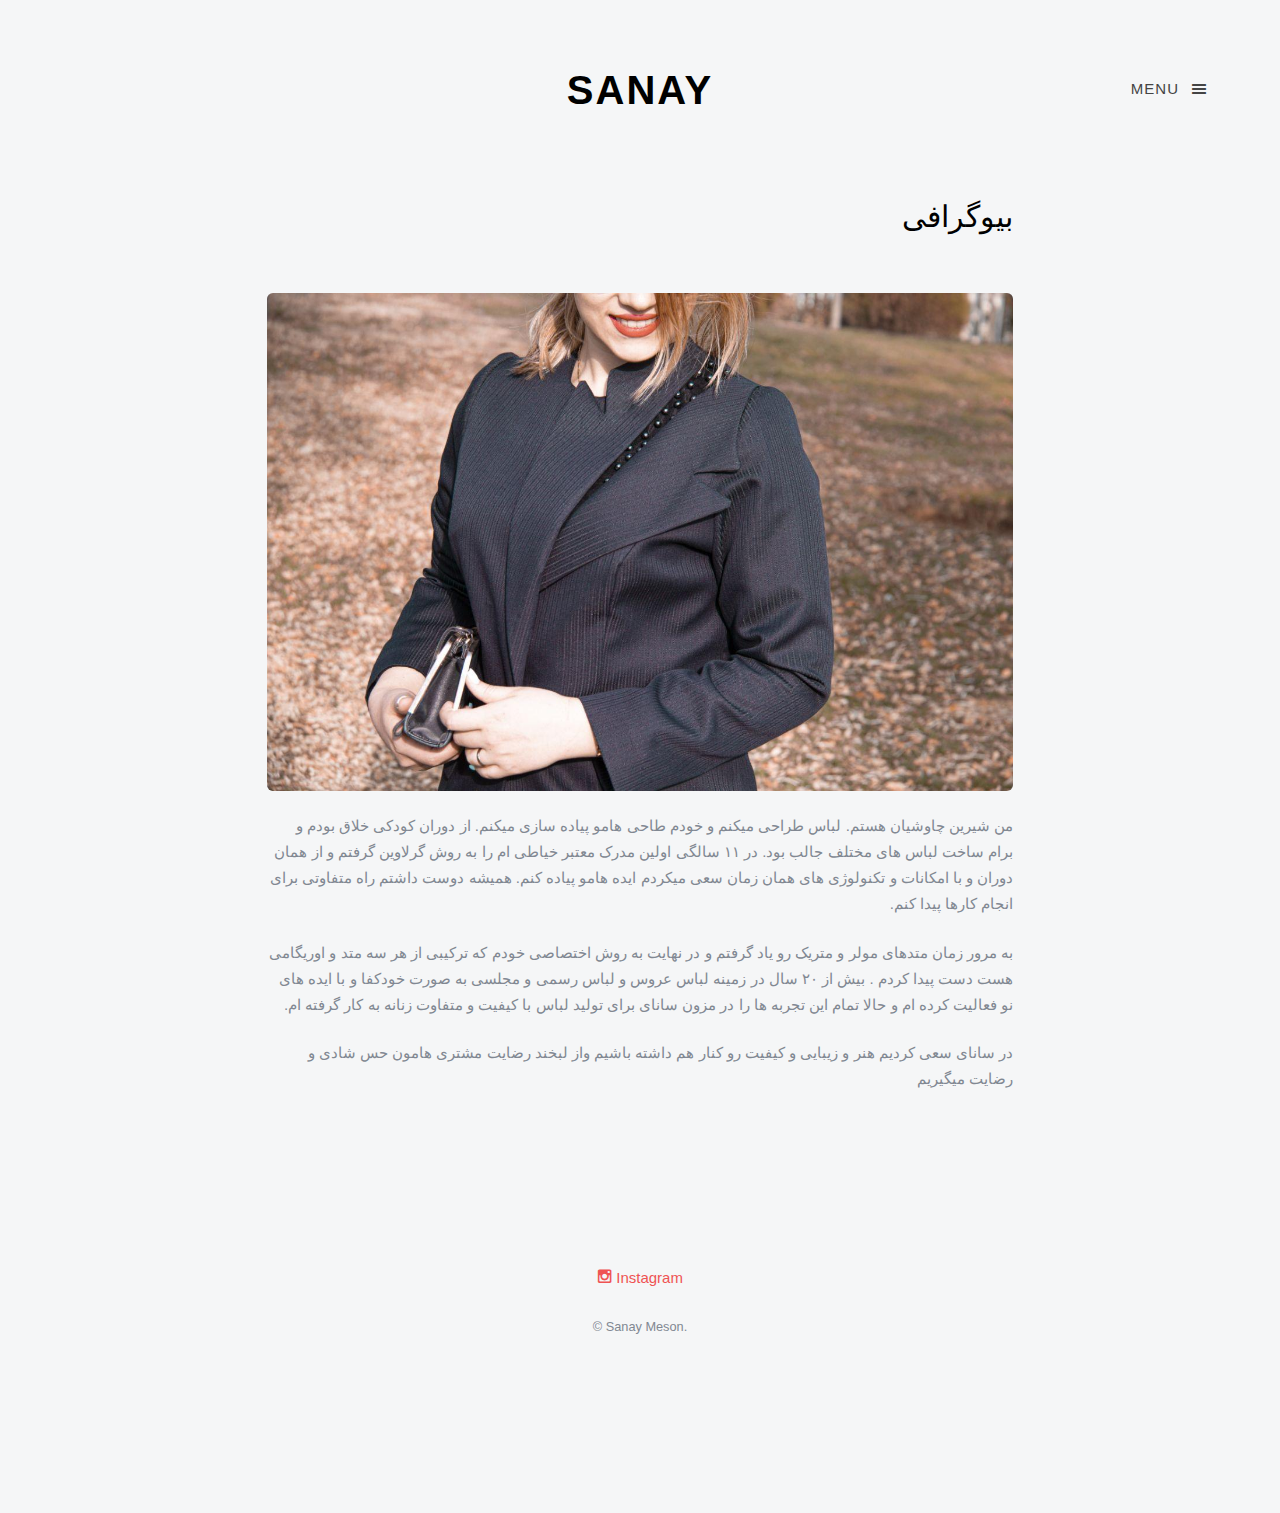
==== commit e7775f88: "Update bio" ====
--- a/about.html
+++ b/about.html
@@ -73,9 +73,17 @@
 							<img src="images/img_7.jpg" alt="" class="img-rounded img-responsive">
 						</p>
 
-						<p class="rightToLeft">مژگان نوریان چهره پنهان، موسس و طراح لباس در پس خیاطی عروسِ مژگان در انگستان است. او زاده تهران است ولی در دوران دبیرستان به انگلستان مهاجرت کرد. تحصیلاتش در حوزه طراحی لباس است و با وارد شدن به بازار کار تجربه های ارزشمندی کسب می کند تا جایی که کم کم به سبک خاص خود در طراحی را دست می یابد و به این نتیجه می رسد که دوست ندارد برای کسی کار کند و با تلاش فراوان برند خود را گسترش می دهد. مژگان نمونه ای از تصمیمِ یک زن برای موفقیت و شهرت در صنعتی چالش بر انگیز است. زمینه کاری برند او تنها لباس عروس است و تا اکنون برای افراد معروفی همچون چمی الکات، اسکی باز المپیک  لباس داشته است.</p>
+						<p class="rightToLeft">
+						من شیرین چاوشیان هستم. لباس طراحی میکنم و خودم طاحی هامو پیاده سازی میکنم. از دوران کودکی خلاق بودم و برام ساخت لباس های مختلف جالب بود. در ۱۱ سالگی اولین مدرک معتبر خیاطی ام را به روش گرلاوین گرفتم و از همان دوران و با امکانات و تکنولوژی های همان زمان سعی میکردم ایده هامو پیاده کنم. همیشه دوست داشتم راه متفاوتی برای انجام کارها پیدا کنم.
+						</p>
 					
-						<p class="rightToLeft">مژگان نوریان چهره پنهان، موسس و طراح لباس در پس خیاطی عروسِ مژگان در انگستان است. او زاده تهران است ولی در دوران دبیرستان به انگلستان مهاجرت کرد. تحصیلاتش در حوزه طراحی لباس است و با وارد شدن به بازار کار تجربه های ارزشمندی کسب می کند تا جایی که کم کم به سبک خاص خود در طراحی را دست می یابد و به این نتیجه می رسد که دوست ندارد برای کسی کار کند و با تلاش فراوان برند خود را گسترش می دهد. مژگان نمونه ای از تصمیمِ یک زن برای موفقیت و شهرت در صنعتی چالش بر انگیز است. زمینه کاری برند او تنها لباس عروس است و تا اکنون برای افراد معروفی همچون چمی الکات، اسکی باز المپیک  لباس داشته است.</p>
+						<p class="rightToLeft">
+						 به مرور زمان متدهای مولر و متریک رو یاد گرفتم و در نهایت به روش اختصاصی خودم که ترکیبی از هر سه متد و اوریگامی هست دست پیدا کردم . بیش از ۲۰ سال در زمینه لباس عروس و لباس رسمی و مجلسی به صورت خودکفا و با ایده های نو فعالیت کرده ام و حالا تمام این تجربه ها را در مزون سانای برای تولید لباس با کیفیت و متفاوت زنانه به کار گرفته ام.
+						</p>
+
+						<p class="rightToLeft">
+						در سانای سعی کردیم هنر و زیبایی و کیفیت رو کنار هم داشته باشیم واز لبخند رضایت مشتری هامون حس شادی و رضایت میگیریم
+						</p>
 					</div>								
 				</div>
 			</div>
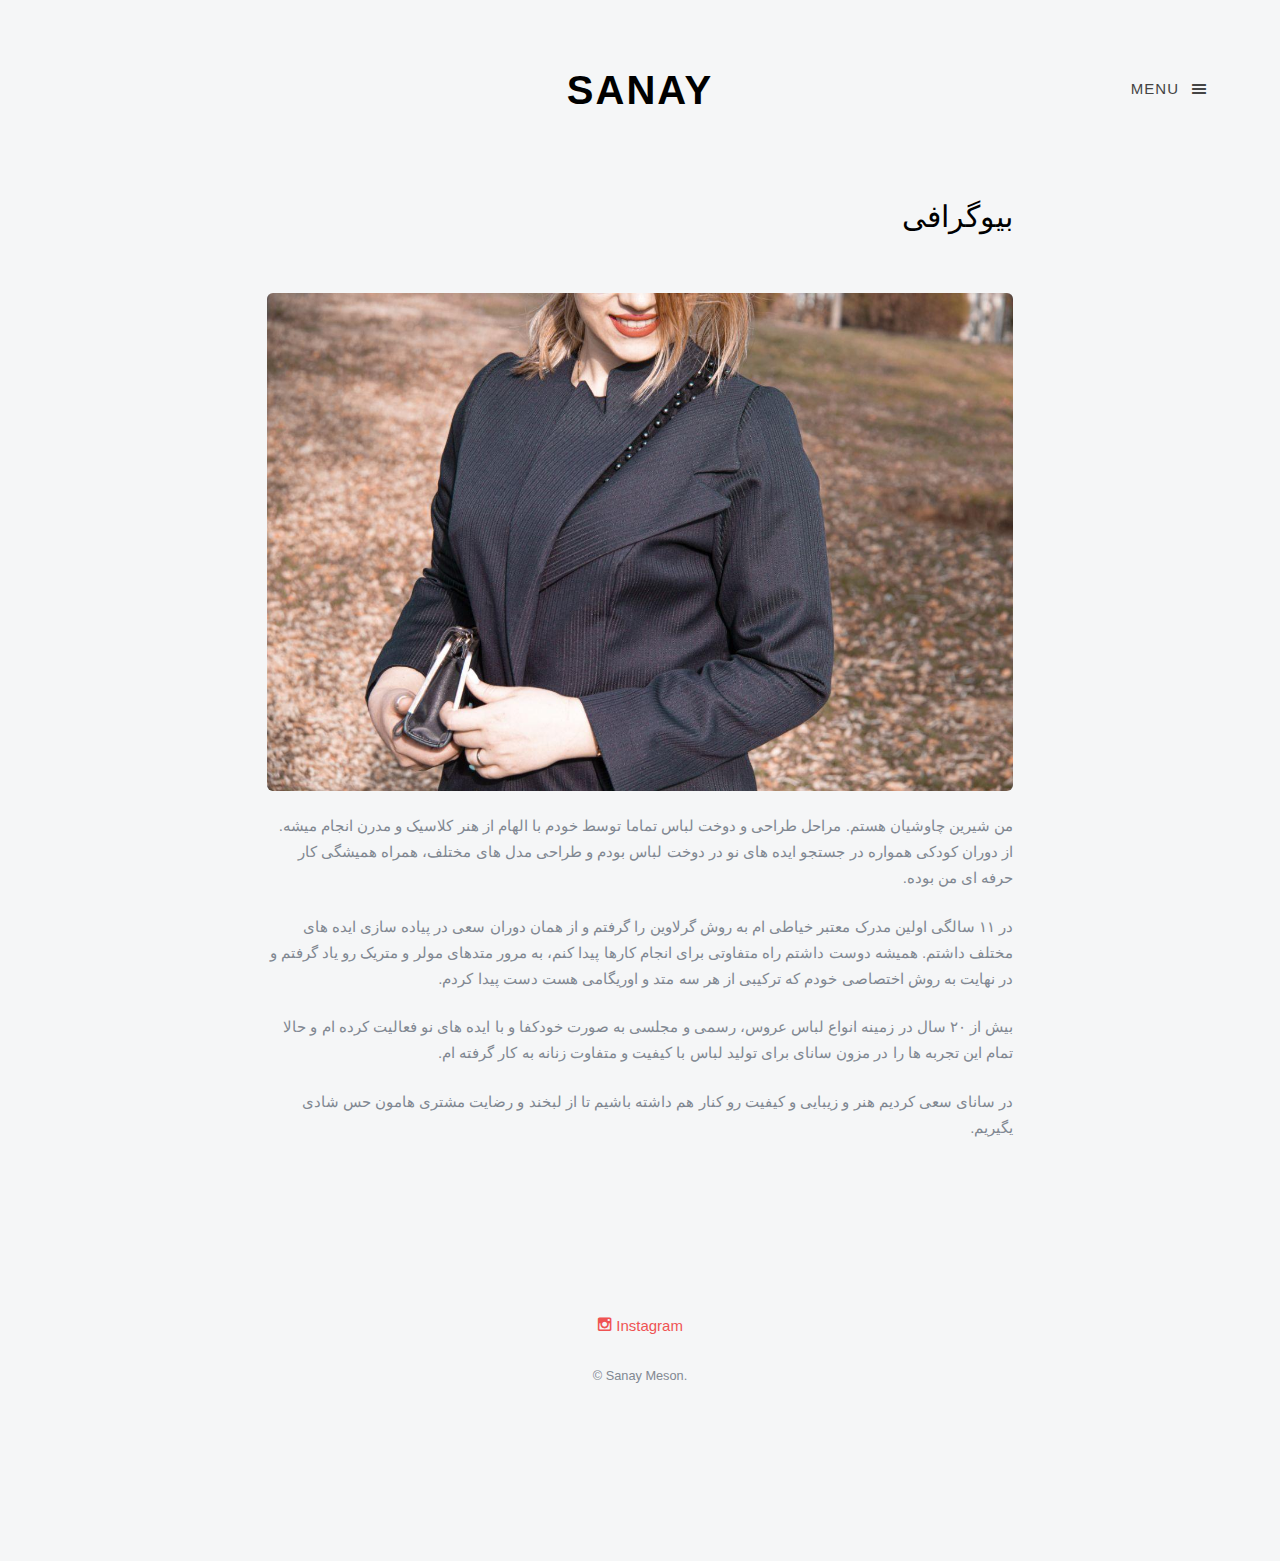
==== commit 8e4410d5: "Update bio" ====
--- a/about.html
+++ b/about.html
@@ -1,121 +1,125 @@
 <!DOCTYPE html>
-	<!--[if lt IE 7]>      <html class="no-js lt-ie9 lt-ie8 lt-ie7"> <![endif]-->
-	<!--[if IE 7]>         <html class="no-js lt-ie9 lt-ie8"> <![endif]-->
-	<!--[if IE 8]>         <html class="no-js lt-ie9"> <![endif]-->
-	<!--[if gt IE 8]><!--> <html class="no-js"> <!--<![endif]-->
+  <!--[if lt IE 7]>      <html class="no-js lt-ie9 lt-ie8 lt-ie7"> <![endif]-->
+  <!--[if IE 7]>         <html class="no-js lt-ie9 lt-ie8"> <![endif]-->
+  <!--[if IE 8]>         <html class="no-js lt-ie9"> <![endif]-->
+  <!--[if gt IE 8]><!--> <html class="no-js"> <!--<![endif]-->
 
-	<head>
-		<meta charset="utf-8">
-		<meta http-equiv="X-UA-Compatible" content="IE=edge">
-		<title>SANAY MESON</title>
-		<meta name="viewport" content="width=device-width, initial-scale=1">
-		<meta name="description" content="" />
-		<meta name="keywords" content="" />
-		<meta name="author" content="FREEHTML5.CO" />
+  <head>
+    <meta charset="utf-8">
+    <meta http-equiv="X-UA-Compatible" content="IE=edge">
+    <title>SANAY MESON</title>
+    <meta name="viewport" content="width=device-width, initial-scale=1">
+    <meta name="description" content="" />
+    <meta name="keywords" content="" />
+    <meta name="author" content="FREEHTML5.CO" />
 
-		<!-- Place favicon.ico and apple-touch-icon.png in the root directory -->
-		<link rel="shortcut icon" href="favicon.ico">
+    <!-- Place favicon.ico and apple-touch-icon.png in the root directory -->
+    <link rel="shortcut icon" href="favicon.ico">
 
-		
-		<!-- Animate.css -->
-		<link rel="stylesheet" href="css/animate.css">
-		<!-- Icomoon Icon Fonts-->
-		<link rel="stylesheet" href="css/icomoon.css">
-		<!-- Magnific Popup -->
-		<link rel="stylesheet" href="css/magnific-popup.css">
-		<!-- Salvattore -->
-		<link rel="stylesheet" href="css/salvattore.css">
-		<!-- Theme Style -->
-		<link rel="stylesheet" href="css/style.css">
-		<!-- Modernizr JS -->
-		<script src="js/modernizr-2.6.2.min.js"></script>
-		<!-- FOR IE9 below -->
-		<!--[if lt IE 9]>
-		<script src="js/respond.min.js"></script>
-		<![endif]-->
+    
+    <!-- Animate.css -->
+    <link rel="stylesheet" href="css/animate.css">
+    <!-- Icomoon Icon Fonts-->
+    <link rel="stylesheet" href="css/icomoon.css">
+    <!-- Magnific Popup -->
+    <link rel="stylesheet" href="css/magnific-popup.css">
+    <!-- Salvattore -->
+    <link rel="stylesheet" href="css/salvattore.css">
+    <!-- Theme Style -->
+    <link rel="stylesheet" href="css/style.css">
+    <!-- Modernizr JS -->
+    <script src="js/modernizr-2.6.2.min.js"></script>
+    <!-- FOR IE9 below -->
+    <!--[if lt IE 9]>
+    <script src="js/respond.min.js"></script>
+    <![endif]-->
 
-		</head>
-	<body>
-		
-		<div id="fh5co-offcanvass">
-			<a href="#" class="fh5co-offcanvass-close js-fh5co-offcanvass-close">Menu <i class="icon-cross"></i> </a>
+    </head>
+  <body>
+    
+    <div id="fh5co-offcanvass">
+      <a href="#" class="fh5co-offcanvass-close js-fh5co-offcanvass-close">Menu <i class="icon-cross"></i> </a>
 
-			<h1 class="fh5co-logo"><a class="navbar-brand" href="index.html">سانای</a></h1>
-			<ul>
-				<li class="active"><a href="index.html">صفحه اصلی</a></li>
-				<li><a href="about.html">درباره</a></li>
-				<li><a href = "mailto: fashion@chavoshian.ir">تماس</a></li>
-			</ul>
+      <h1 class="fh5co-logo"><a class="navbar-brand" href="index.html">سانای</a></h1>
+      <ul>
+        <li class="active"><a href="index.html">صفحه اصلی</a></li>
+        <li><a href="about.html">درباره</a></li>
+        <li><a href = "mailto: fashion@chavoshian.ir">تماس</a></li>
+      </ul>
 
-			<p class="fh5co-social-icons">
-				<a href="#"><i class="icon-instagram"></i></a>
-			</p>
-		</div>
+      <p class="fh5co-social-icons">
+        <a href="#"><i class="icon-instagram"></i></a>
+      </p>
+    </div>
 
-		<header id="fh5co-header" role="banner">
-			<div class="container">
-				<div class="row">
-					<div class="col-md-12">
-						<a href="#" class="fh5co-menu-btn js-fh5co-menu-btn">Menu <i class="icon-menu"></i></a>
-						<a class="navbar-brand" href="index.html">Sanay</a>		
-					</div>
-				</div>
-			</div>
-		</header>
-		
-		<div id="fh5co-main">
-			<div class="container">
-				<div class="row">
-					<div class="col-md-8 col-md-offset-2">
-						<h2 class="rightToLeft">بیوگرافی</h2>
-						<div class="fh5co-spacer fh5co-spacer-sm"></div>
-						<p>
-							<img src="images/img_7.jpg" alt="" class="img-rounded img-responsive">
-						</p>
+    <header id="fh5co-header" role="banner">
+      <div class="container">
+        <div class="row">
+          <div class="col-md-12">
+            <a href="#" class="fh5co-menu-btn js-fh5co-menu-btn">Menu <i class="icon-menu"></i></a>
+            <a class="navbar-brand" href="index.html">Sanay</a>    
+          </div>
+        </div>
+      </div>
+    </header>
+    
+    <div id="fh5co-main">
+      <div class="container">
+        <div class="row">
+          <div class="col-md-8 col-md-offset-2">
+            <h2 class="rightToLeft">بیوگرافی</h2>
+            <div class="fh5co-spacer fh5co-spacer-sm"></div>
+            <p>
+              <img src="images/img_7.jpg" alt="" class="img-rounded img-responsive">
+            </p>
 
-						<p class="rightToLeft">
-						من شیرین چاوشیان هستم. لباس طراحی میکنم و خودم طاحی هامو پیاده سازی میکنم. از دوران کودکی خلاق بودم و برام ساخت لباس های مختلف جالب بود. در ۱۱ سالگی اولین مدرک معتبر خیاطی ام را به روش گرلاوین گرفتم و از همان دوران و با امکانات و تکنولوژی های همان زمان سعی میکردم ایده هامو پیاده کنم. همیشه دوست داشتم راه متفاوتی برای انجام کارها پیدا کنم.
-						</p>
-					
-						<p class="rightToLeft">
-						 به مرور زمان متدهای مولر و متریک رو یاد گرفتم و در نهایت به روش اختصاصی خودم که ترکیبی از هر سه متد و اوریگامی هست دست پیدا کردم . بیش از ۲۰ سال در زمینه لباس عروس و لباس رسمی و مجلسی به صورت خودکفا و با ایده های نو فعالیت کرده ام و حالا تمام این تجربه ها را در مزون سانای برای تولید لباس با کیفیت و متفاوت زنانه به کار گرفته ام.
-						</p>
+            <p class="rightToLeft">
+              من شیرین چاوشیان هستم. مراحل طراحی و دوخت لباس تماما توسط خودم با الهام از هنر کلاسیک و مدرن انجام میشه. از دوران کودکی همواره در جستجو ایده های نو در دوخت لباس بودم و طراحی مدل های مختلف، همراه همیشگی کار حرفه ای من بوده.
+            </p>
+          
+            <p class="rightToLeft">
+              در ۱۱ سالگی اولین مدرک معتبر خیاطی ام به روش گرلاوین را گرفتم و از همان دوران سعی در پیاده سازی ایده های مختلف داشتم. همیشه دوست داشتم راه متفاوتی برای انجام کارها پیدا کنم، به مرور متدهای مولر و متریک رو یاد گرفتم و در نهایت به روش اختصاصی خودم که ترکیبی از هر سه متد و اوریگامی هست دست پیدا کردم. 
+            </p>
 
-						<p class="rightToLeft">
-						در سانای سعی کردیم هنر و زیبایی و کیفیت رو کنار هم داشته باشیم واز لبخند رضایت مشتری هامون حس شادی و رضایت میگیریم
-						</p>
-					</div>								
-				</div>
-			</div>
-		</div>
+            <p class="rightToLeft">
+              بیش از ۲۰ سال در زمینه انواع لباس عروس، رسمی و مجلسی به صورت خودکفا و با ایده های نو فعالیت کرده ام و حالا تمام این تجربه ها را در مزون سانای برای تولید لباس با کیفیت و متفاوت زنانه به کار گرفته ام. 
+            </p>
 
-		<footer id="fh5co-footer">
-			<div class="container">
-				<div class="row row-padded">
-					<div class="col-md-12 text-center">
-						<p class="fh5co-social-icons">
-							<a href="#"><i class="icon-instagram"></i> Instagram</a>
-						</p>
-						<p><small>&copy; Sanay Meson.</small></p>
-					</div>
-				</div>
-			</div>
-		</footer>
+            <p class="rightToLeft">
+              در سانای سعی کردیم هنر و زیبایی و کیفیت رو کنار هم داشته باشیم تا از لبخند و رضایت مشتری هامون حس شادی یگیریم.
+            </p>
+          </div>                
+        </div>
+      </div>
+    </div>
 
-		<!-- jQuery -->
-		<script src="js/jquery.min.js"></script>
-		<!-- jQuery Easing -->
-		<script src="js/jquery.easing.1.3.js"></script>
-		<!-- Bootstrap -->
-		<script src="js/bootstrap.min.js"></script>
-		<!-- Waypoints -->
-		<script src="js/jquery.waypoints.min.js"></script>
-		<!-- Magnific Popup -->
-		<script src="js/jquery.magnific-popup.min.js"></script>
-		<!-- Salvattore -->
-		<script src="js/salvattore.min.js"></script>
-		<!-- Main JS -->
-		<script src="js/main.js"></script>
+    <footer id="fh5co-footer">
+      <div class="container">
+        <div class="row row-padded">
+          <div class="col-md-12 text-center">
+            <p class="fh5co-social-icons">
+              <a href="#"><i class="icon-instagram"></i> Instagram</a>
+            </p>
+            <p><small>&copy; Sanay Meson.</small></p>
+          </div>
+        </div>
+      </div>
+    </footer>
 
-	</body>
+    <!-- jQuery -->
+    <script src="js/jquery.min.js"></script>
+    <!-- jQuery Easing -->
+    <script src="js/jquery.easing.1.3.js"></script>
+    <!-- Bootstrap -->
+    <script src="js/bootstrap.min.js"></script>
+    <!-- Waypoints -->
+    <script src="js/jquery.waypoints.min.js"></script>
+    <!-- Magnific Popup -->
+    <script src="js/jquery.magnific-popup.min.js"></script>
+    <!-- Salvattore -->
+    <script src="js/salvattore.min.js"></script>
+    <!-- Main JS -->
+    <script src="js/main.js"></script>
+
+  </body>
 </html>
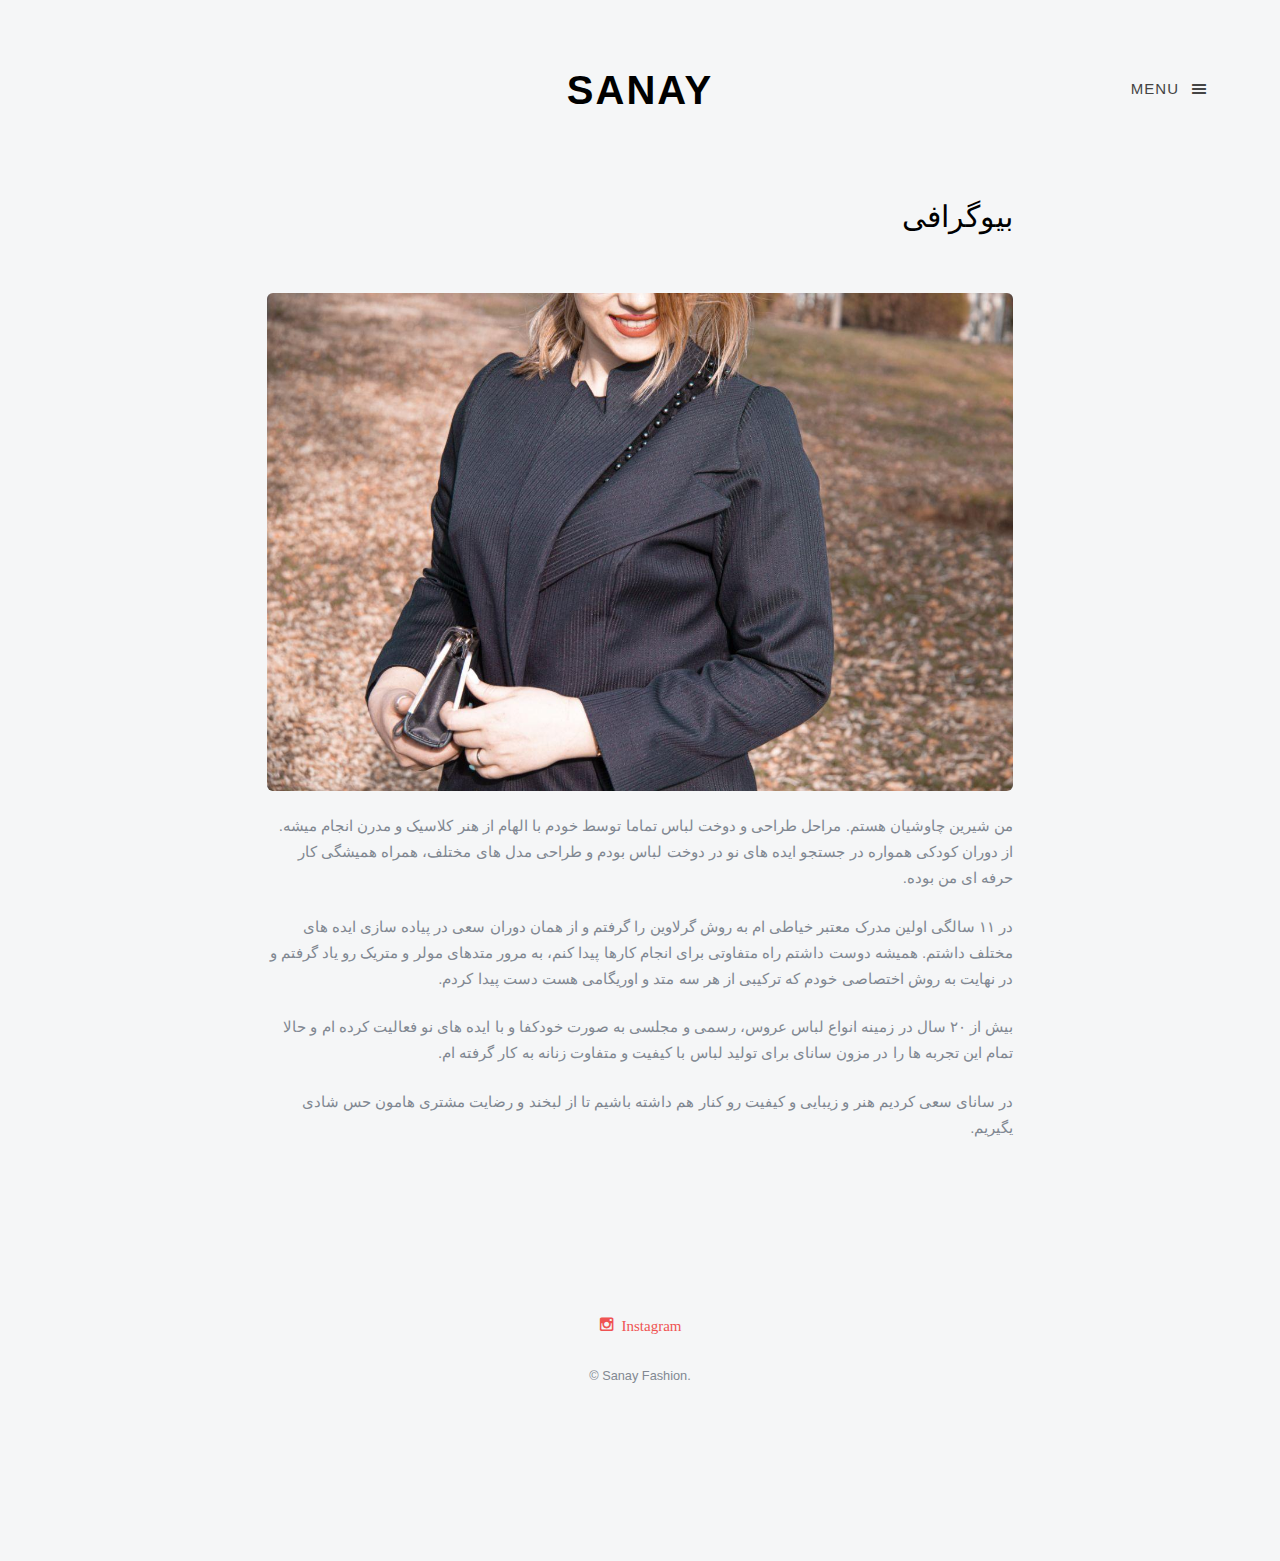
==== commit f598f3f5: "Update footer" ====
--- a/about.html
+++ b/about.html
@@ -48,7 +48,7 @@
       </ul>
 
       <p class="fh5co-social-icons">
-        <a href="#"><i class="icon-instagram"></i></a>
+        <a href="https://instagram.com/sanay.mezon?igshid=yfy5n5e685do" target="_blank"><i class="icon-instagram"> Instagram</i></a>
       </p>
     </div>
 
@@ -98,9 +98,9 @@
         <div class="row row-padded">
           <div class="col-md-12 text-center">
             <p class="fh5co-social-icons">
-              <a href="#"><i class="icon-instagram"></i> Instagram</a>
+              <a href="https://instagram.com/sanay.mezon?igshid=yfy5n5e685do" target="_blank"><i class="icon-instagram"> Instagram</i></a>
             </p>
-            <p><small>&copy; Sanay Meson.</small></p>
+            <p><small>&copy; Sanay Fashion.</small></p>
           </div>
         </div>
       </div>
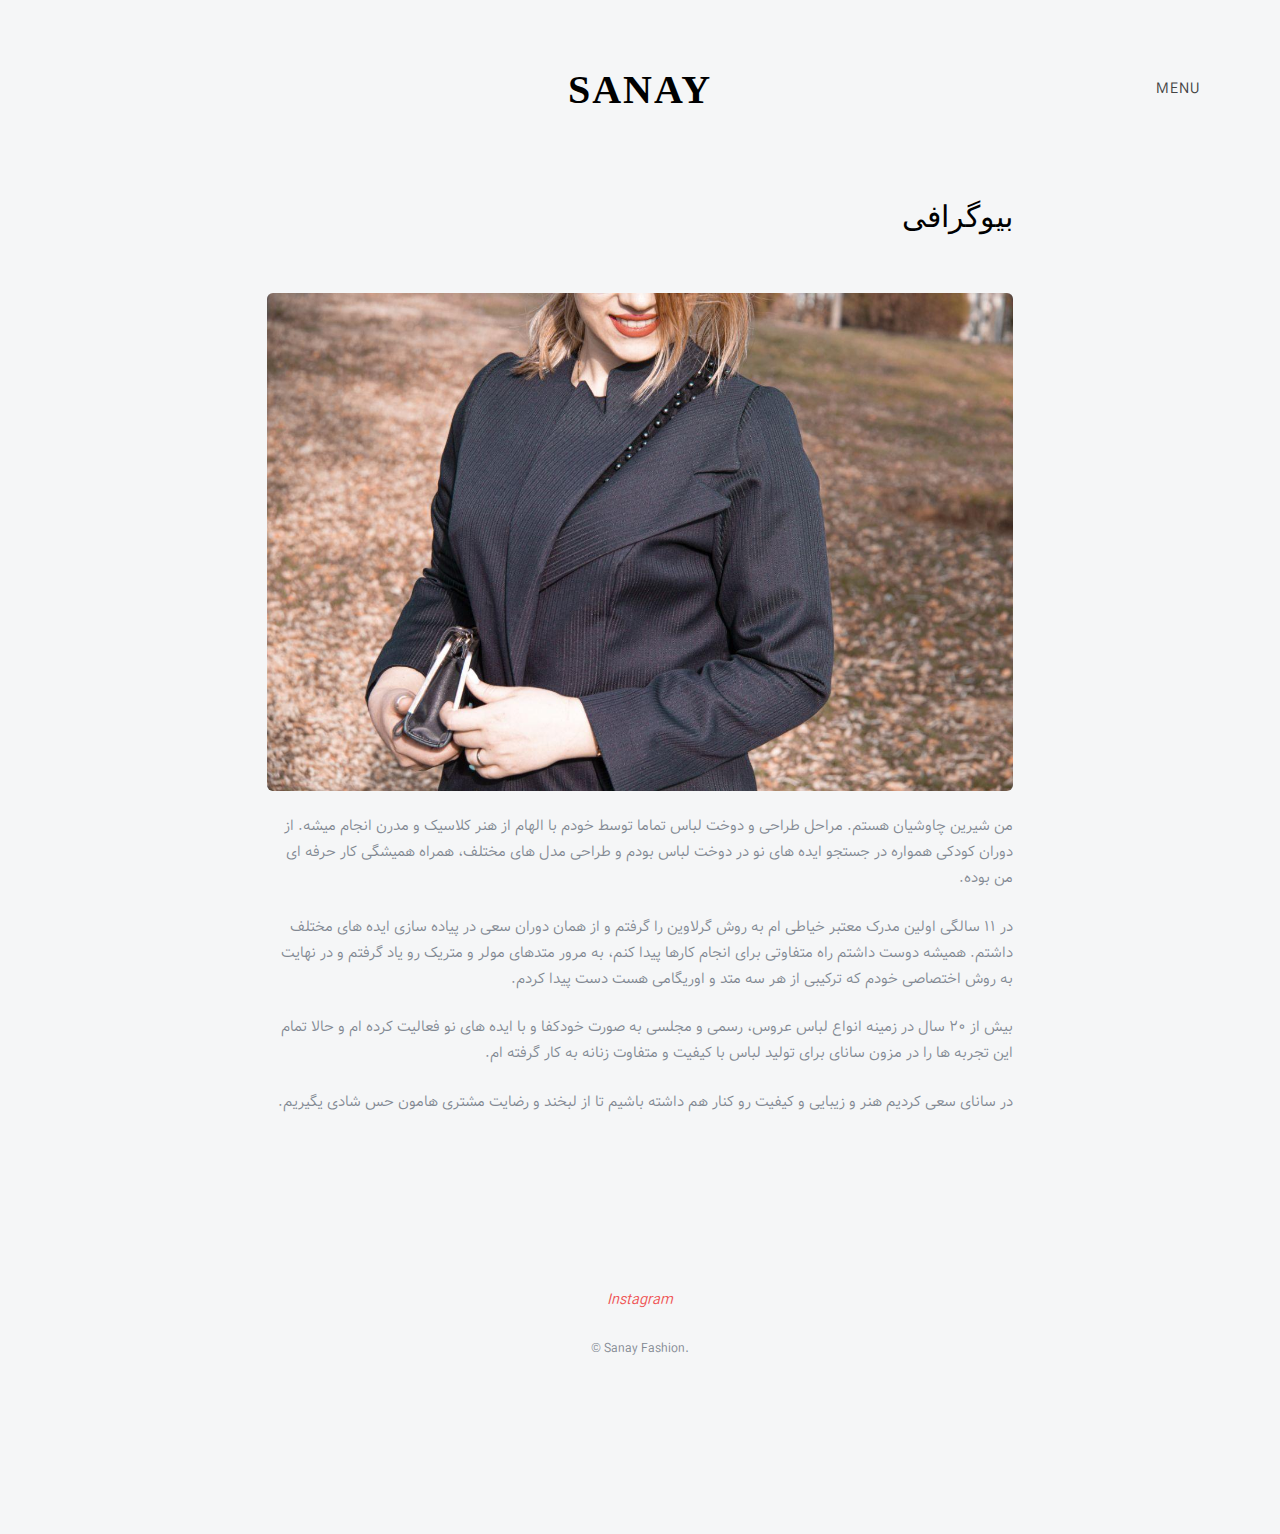
==== commit ed98befc: "Updating information" ====
--- a/about.html
+++ b/about.html
@@ -1,13 +1,8 @@
-<!DOCTYPE html>
-  <!--[if lt IE 7]>      <html class="no-js lt-ie9 lt-ie8 lt-ie7"> <![endif]-->
-  <!--[if IE 7]>         <html class="no-js lt-ie9 lt-ie8"> <![endif]-->
-  <!--[if IE 8]>         <html class="no-js lt-ie9"> <![endif]-->
-  <!--[if gt IE 8]><!--> <html class="no-js"> <!--<![endif]-->
-
+<html>
   <head>
     <meta charset="utf-8">
     <meta http-equiv="X-UA-Compatible" content="IE=edge">
-    <title>SANAY MESON</title>
+    <title>SANAY FASHION</title>
     <meta name="viewport" content="width=device-width, initial-scale=1">
     <meta name="description" content="" />
     <meta name="keywords" content="" />
@@ -16,23 +11,8 @@
     <!-- Place favicon.ico and apple-touch-icon.png in the root directory -->
     <link rel="shortcut icon" href="favicon.ico">
 
-    
-    <!-- Animate.css -->
-    <link rel="stylesheet" href="css/animate.css">
-    <!-- Icomoon Icon Fonts-->
-    <link rel="stylesheet" href="css/icomoon.css">
-    <!-- Magnific Popup -->
-    <link rel="stylesheet" href="css/magnific-popup.css">
-    <!-- Salvattore -->
-    <link rel="stylesheet" href="css/salvattore.css">
-    <!-- Theme Style -->
+
     <link rel="stylesheet" href="css/style.css">
-    <!-- Modernizr JS -->
-    <script src="js/modernizr-2.6.2.min.js"></script>
-    <!-- FOR IE9 below -->
-    <!--[if lt IE 9]>
-    <script src="js/respond.min.js"></script>
-    <![endif]-->
 
     </head>
   <body>
--- a/css/style.css
+++ b/css/style.css
@@ -6,6 +6,43 @@
   font-weight: normal;
   font-style: normal;
 }
+@font-face {
+  font-family: 'vazir';
+  font-style: normal;
+  font-weight: 100;
+  src: url("../fonts/fonts/Vazir-Thin.eot");
+  src: url("../fonts/fonts/Vazir-Thin.woff") format("woff"),
+    url("../fonts/fonts/Vazir-Thin.ttf") format("ttf"),
+    url("../fonts/fonts/Vazir-Thin.woff2") format("woff2");
+}
+@font-face {
+  font-family: 'vazir';
+  font-style: normal;
+  font-weight: 300;
+  src: url("../fonts/fonts/Vazir-Light.eot");
+  src: url("../fonts/fonts/Vazir-Light.woff") format("woff"),
+    url("../fonts/fonts/Vazir-Light.ttf") format("ttf"),
+    url("../fonts/fonts/Vazir-Light.woff2") format("woff2");
+}
+
+@font-face {
+  font-family: 'vazir';
+  font-style: normal;
+  font-weight: 400;
+  src: url("../fonts/fonts/Vazir-Regular.eot");
+  src: url("../fonts/fonts/Vazir-Regular.woff") format("woff"),
+    url("../fonts/fonts/Vazir-Regular.ttf") format("ttf"),
+    url("../fonts/fonts/Vazir-Regular.woff2") format("woff2");
+}
+@font-face {
+  font-family: 'vazir';
+  font-style: normal;
+  font-weight: 950;
+  src: url("../fonts/fonts/Vazir-Black.eot");
+  src: url("../fonts/fonts/Vazir-Black.woff") format("woff"),
+    url("../fonts/fonts/Vazir-Black.ttf") format("ttf"),
+    url("../fonts/fonts/Vazir-Black.woff2") format("woff2");
+}
 /*!
  * Bootstrap v3.3.5 (http://getbootstrap.com)
  * Copyright 2011-2015 Twitter, Inc.
@@ -13,7 +50,7 @@
  */
 /*! normalize.css v3.0.3 | MIT License | github.com/necolas/normalize.css */
 html {
-  font-family: sans-serif;
+  font-family: 'vazir';
   -ms-text-size-adjust: 100%;
   -webkit-text-size-adjust: 100%;
 }
@@ -133,7 +170,7 @@
 kbd,
 pre,
 samp {
-  font-family: monospace, monospace;
+  font-family: 'vazir';
   font-size: 1em;
 }
 
@@ -327,7 +364,7 @@
 }
 
 .nazanin {
-  font-family: nazanin;
+  font-family: 'vazir';
 }
 
 
@@ -1411,7 +1448,7 @@
 }
 
 body {
-  font-family: "Helvetica Neue", Helvetica, Arial, sans-serif;
+  font-family: 'vazir';
   font-size: 14px;
   line-height: 1.42857;
   color: #333333;
@@ -1422,7 +1459,7 @@
 button,
 select,
 textarea {
-  font-family: inherit;
+  font-family: 'vazir';
   font-size: inherit;
   line-height: inherit;
 }
@@ -1510,7 +1547,7 @@
 
 h1, h2, h3, h4, h5, h6,
 .h1, .h2, .h3, .h4, .h5, .h6 {
-  font-family: inherit;
+  font-family: 'vazir';
   font-weight: 500;
   line-height: 1.1;
   color: inherit;
@@ -1895,7 +1932,7 @@
 kbd,
 pre,
 samp {
-  font-family: Menlo, Monaco, Consolas, "Courier New", monospace;
+  font-family: 'vazir';
 }
 
 code {
@@ -6556,7 +6593,7 @@
   position: absolute;
   z-index: 1070;
   display: block;
-  font-family: "Helvetica Neue", Helvetica, Arial, sans-serif;
+  font-family: 'vazir';
   font-style: normal;
   font-weight: normal;
   letter-spacing: normal;
@@ -6678,7 +6715,7 @@
   display: none;
   max-width: 276px;
   padding: 1px;
-  font-family: "Helvetica Neue", Helvetica, Arial, sans-serif;
+  font-family: 'vazir';
   font-style: normal;
   font-weight: normal;
   letter-spacing: normal;
@@ -6951,7 +6988,7 @@
   width: 20px;
   height: 20px;
   line-height: 1;
-  font-family: serif;
+  font-family: 'vazir';
 }
 .carousel-control .icon-prev:before {
   content: '\2039';
@@ -7339,7 +7376,7 @@
 }
 /* Template Style =========== */
 body {
-  font-family: "Roboto", arial, sans-serif;
+  font-family: 'vazir';
   font-weight: 300;
   font-size: 15px;
   line-height: 26px;
@@ -7362,7 +7399,7 @@
 
 h1, h2, h3, h4, h5, h6 {
   color: #000;
-  font-family: "Montserrat", arial, sans-serif;
+  font-family: 'vazir';
 }
 
 ::-webkit-selection {
@@ -7447,7 +7484,7 @@
   text-transform: uppercase;
   font-size: 15px;
   letter-spacing: 2px;
-  font-family: "Montserrat", arial, sans-serif;
+  font-family: 'vazir';
   z-index: 99;
   float: left;
   color: #444;
@@ -7486,7 +7523,7 @@
   text-transform: uppercase;
   float: right;
   margin-top: 16px;
-  font-family: "Montserrat", arial, sans-serif;
+  font-family: 'vazir';
   color: #444;
 }
 .fh5co-menu-btn i {
@@ -7539,7 +7576,7 @@
   text-transform: uppercase;
   color: #000;
   font-weight: normal;
-  font-family: "Montserrat", arial, sans-serif;
+  font-family: 'vazir';
 }
 #fh5co-header > .navbar li a > span .border {
   display: block;
@@ -7603,7 +7640,7 @@
   text-transform: uppercase;
   letter-spacing: 2px;
   font-size: 40px;
-  font-family: "Montserrat", arial, sans-serif;
+  font-family: 'vazir';
   color: #000;
 }
 #fh5co-header .navbar-brand:hover {
@@ -7709,14 +7746,14 @@
 }
 #fh5co-board .item .fh5co-desc {
   padding: 20px;
-  float: left;
+  float: right;
   line-height: 24px;
 
   text-align: right;
   direction: rtl;
 }
 #fh5co-board .item .fh5co-item-title {
-  font-family: "Montserrat", arial, sans-serif;
+  font-family: 'vazir';
   font-size: 17px;
   line-height: 24px;
   margin: 0;
@@ -7841,7 +7878,7 @@
   box-shadow: none !important;
   border: 2px solid #444;
   background: transparent;
-  font-family: "Montserrat", arial, sans-serif;
+  font-family: 'vazir';
 }
 .form-control:hover, .form-control:focus, .form-control:active {
   outline: none;
@@ -7895,7 +7932,7 @@
   margin-bottom: 20px;
 }
 #fh5co-footer .fh5co-footer-logo {
-  font-family: "Montserrat", arial, sans-serif;
+  font-family: 'vazir';
   font-size: 30px;
   color: #ccc;
   margin-bottom: 30px;
@@ -7925,7 +7962,7 @@
   line-height: 20px;
 }
 .fh5co-list-check li:before {
-  font-family: 'icomoon';
+  font-family: 'icomoon', vazir;
   speak: none;
   font-style: normal;
   font-weight: normal;
@@ -8244,7 +8281,7 @@
   font-size: 30px;
   line-height: 42px;
   font-weight: 100;
-  font-family: "Roboto", arial, sans-serif;
+  font-family: 'vazir';
 }
 
 .js .to-animate {
